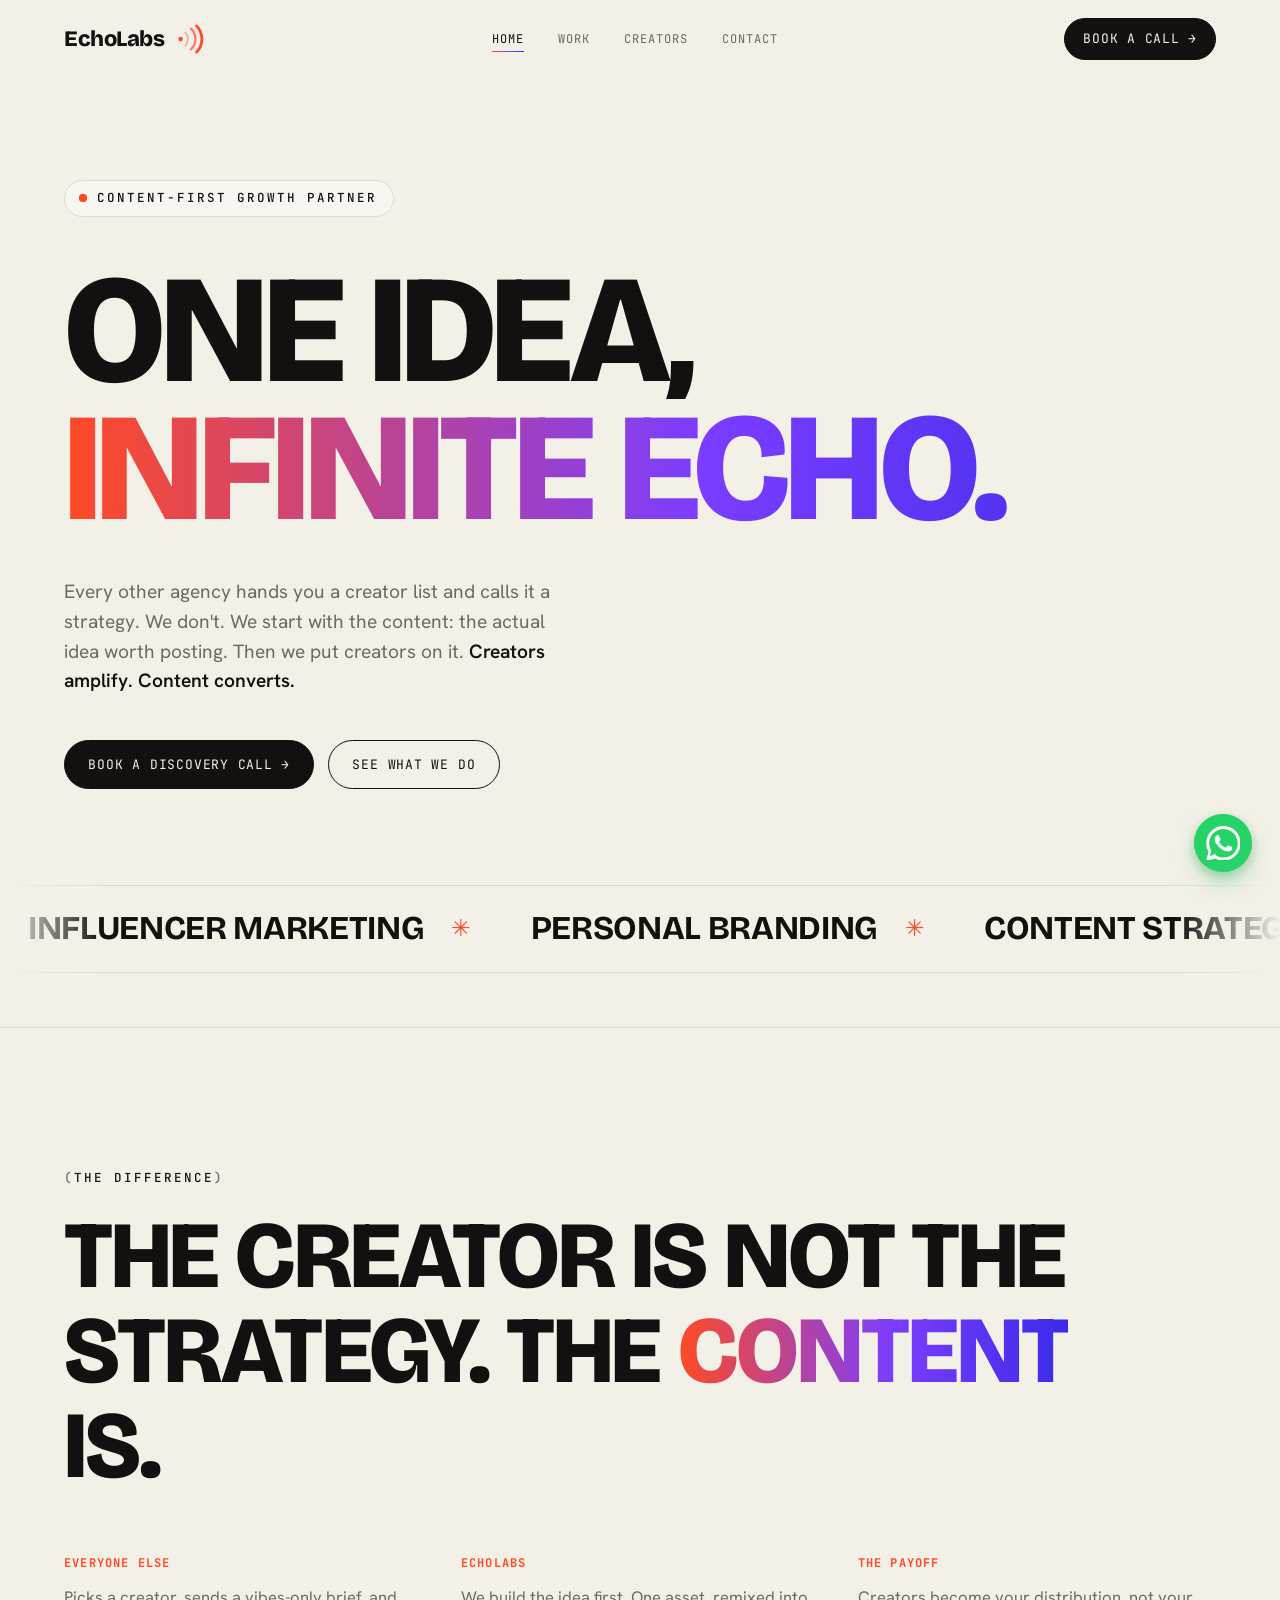
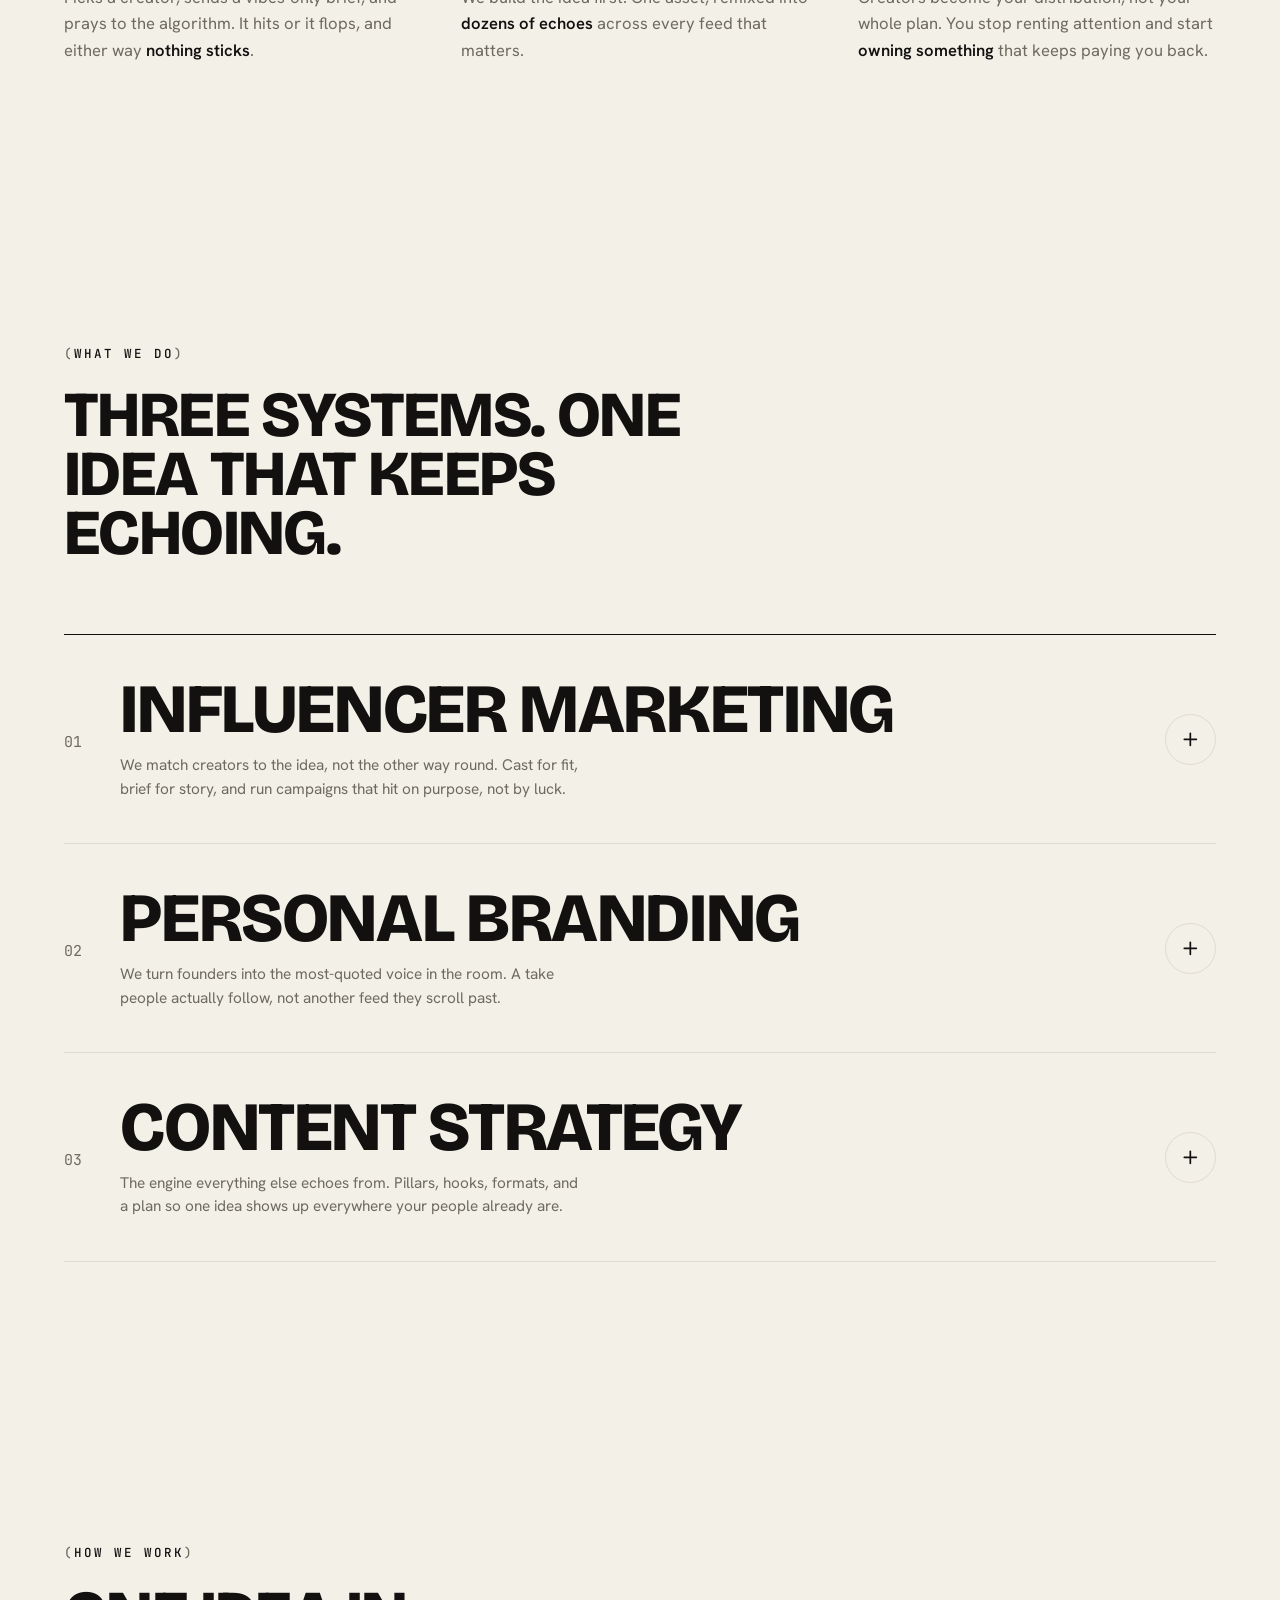
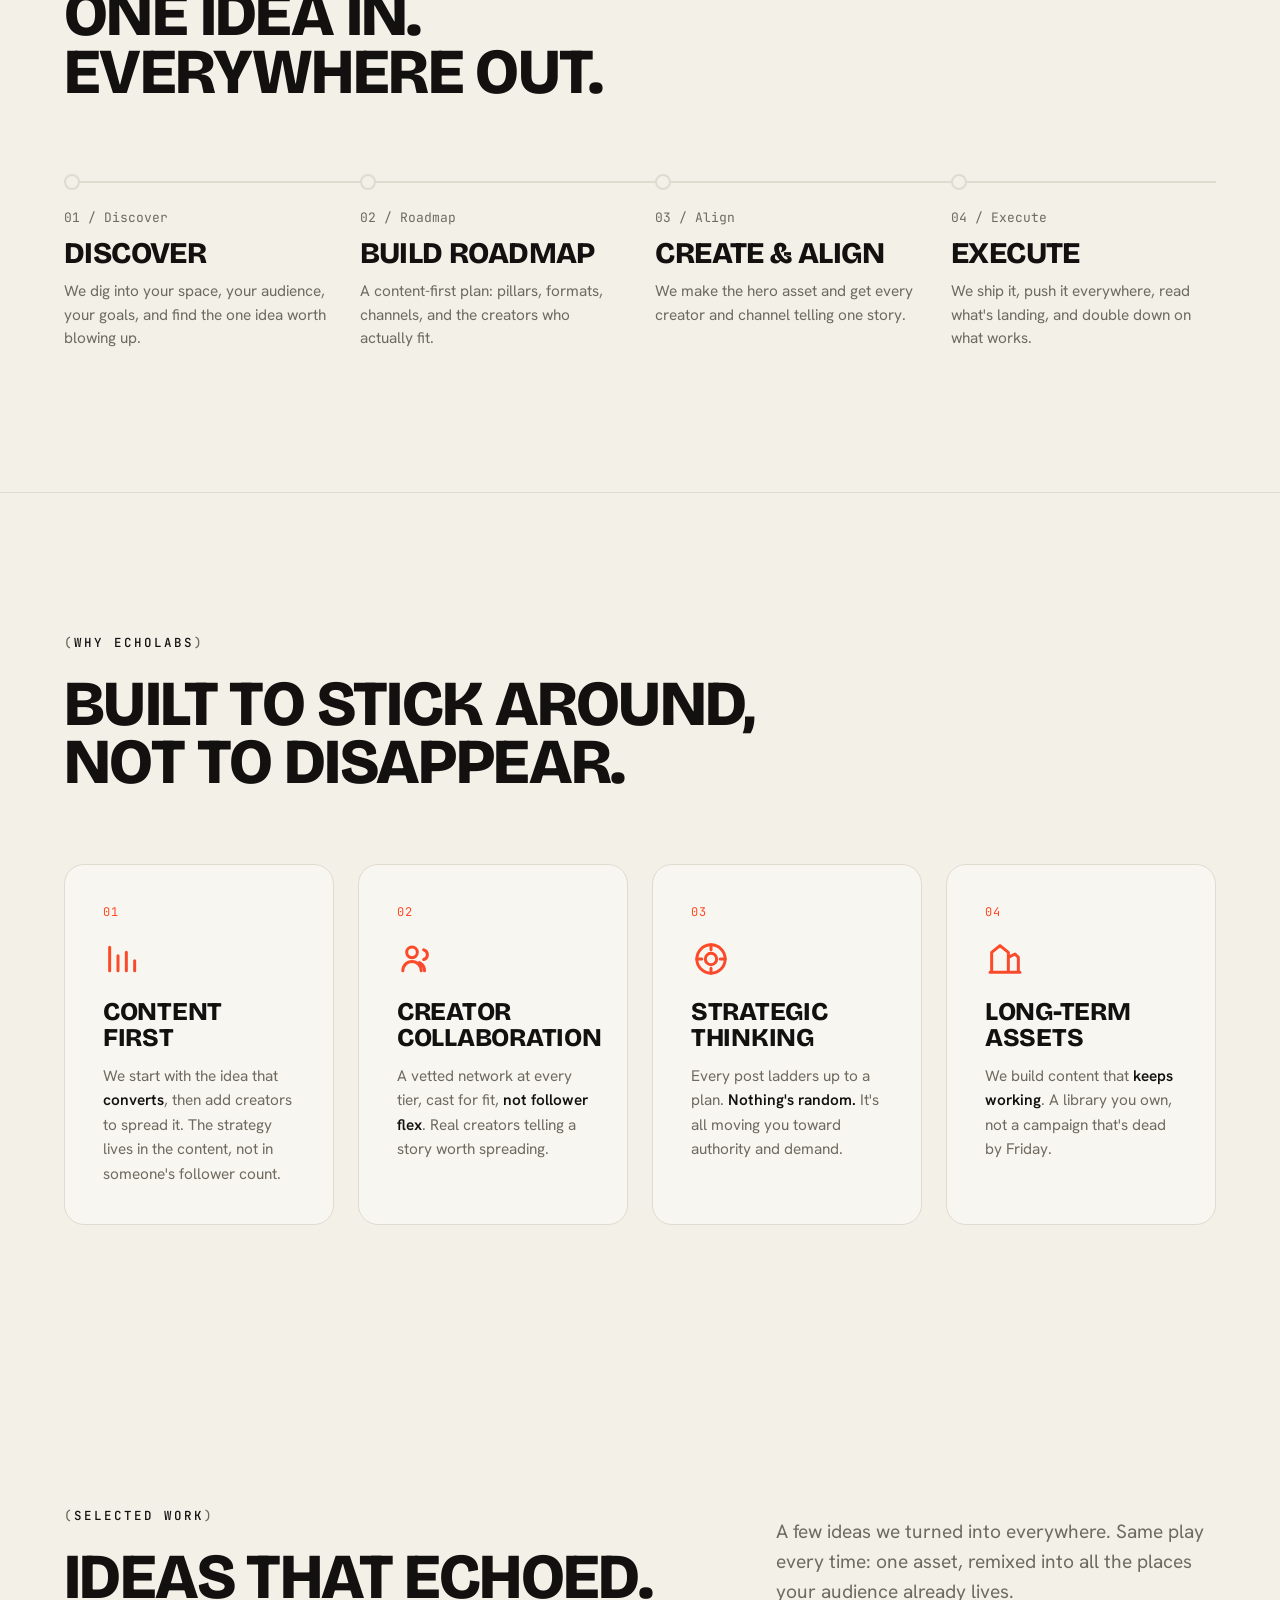
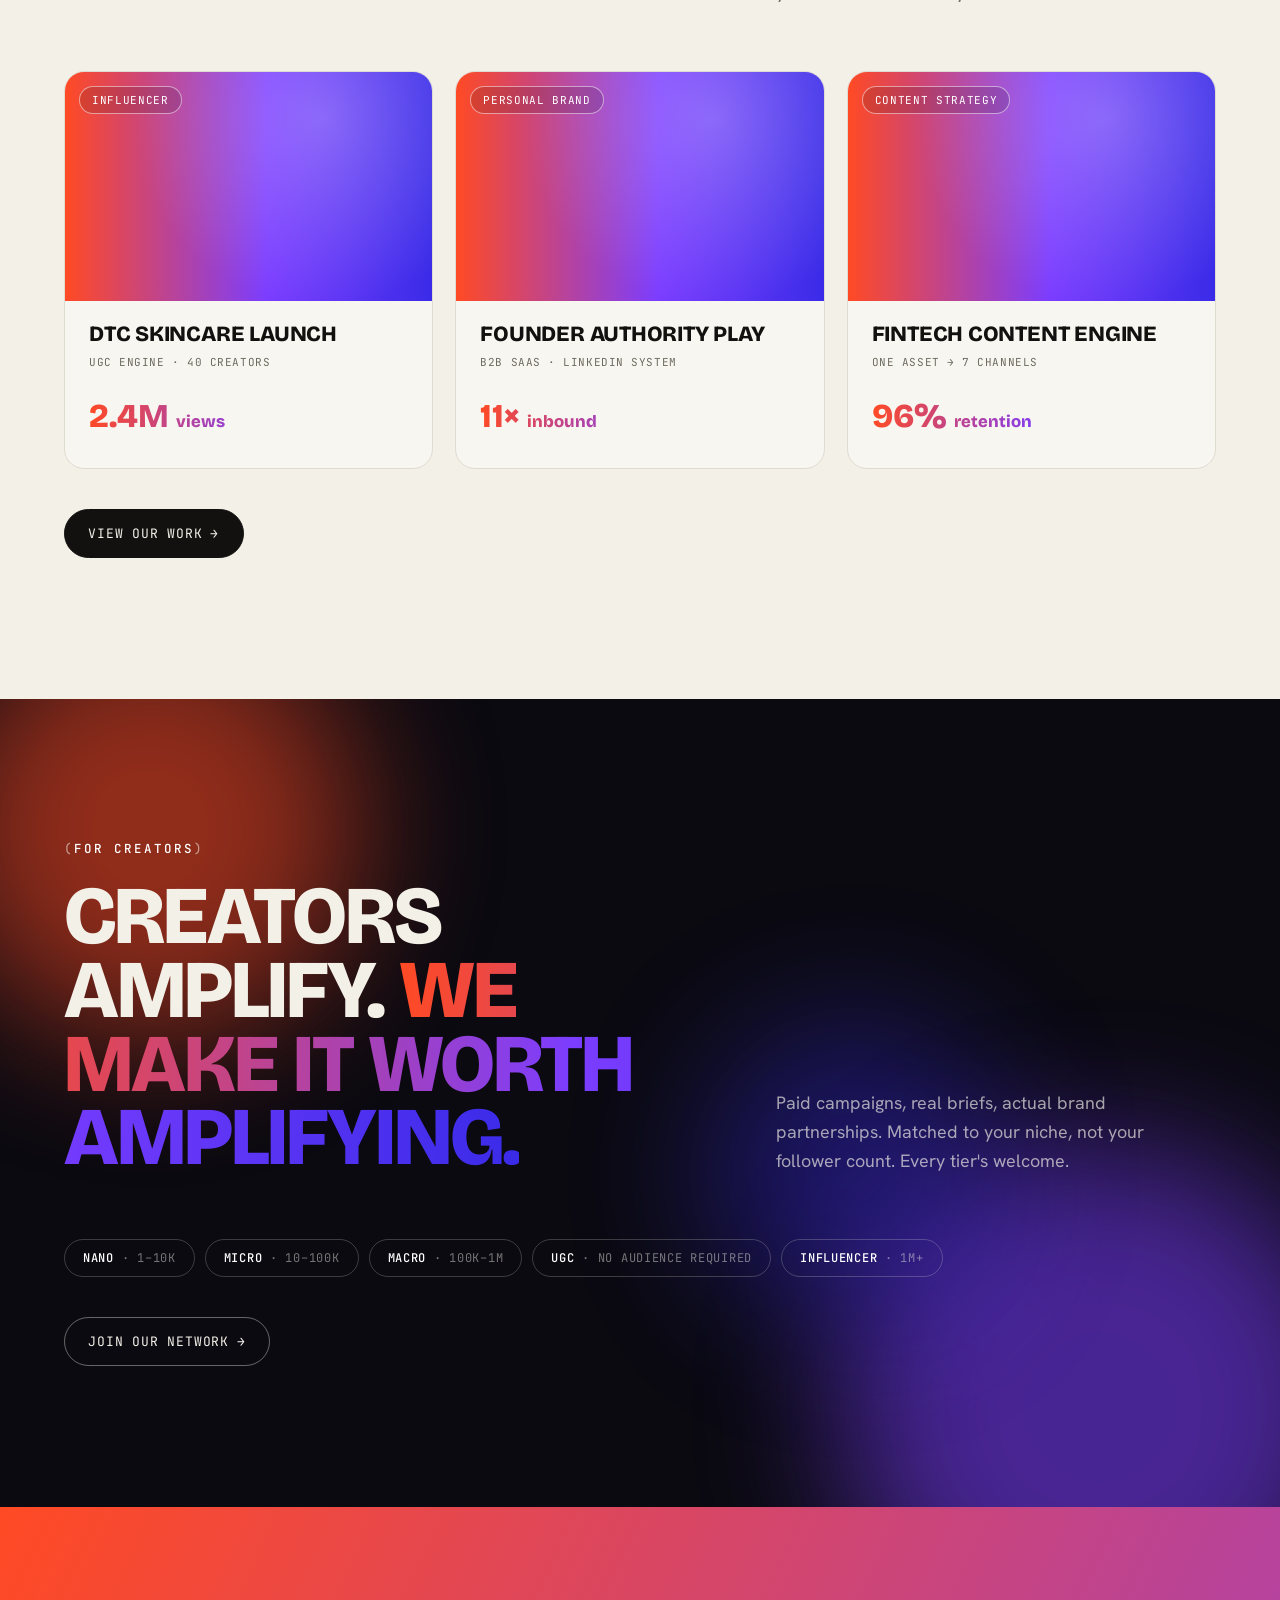
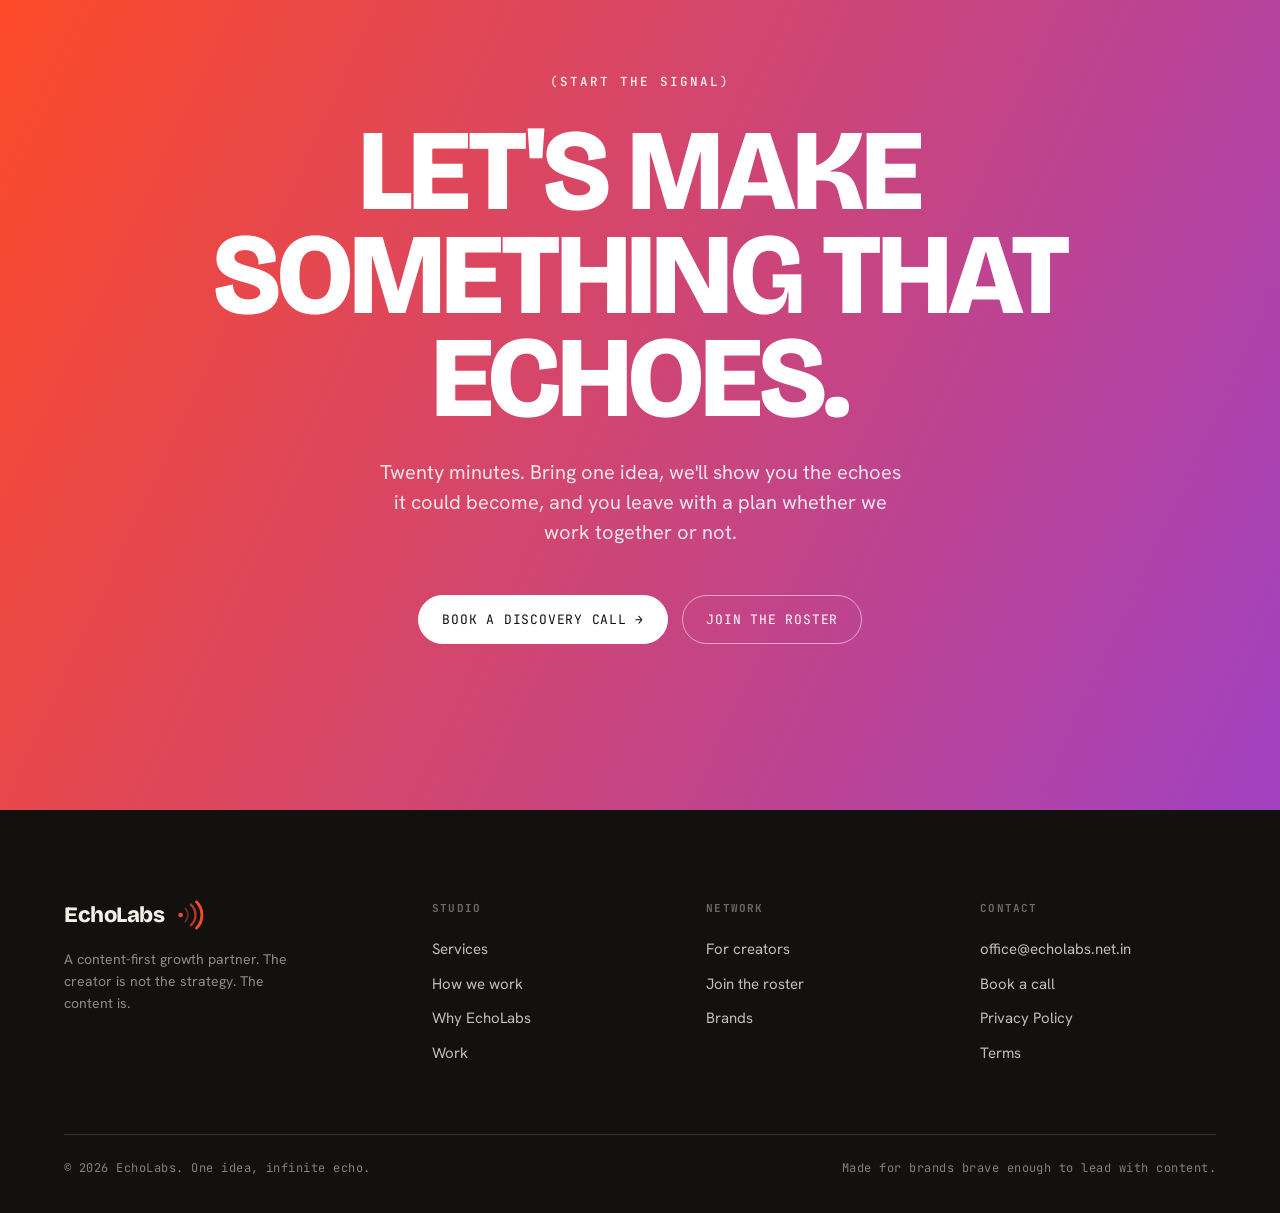
==== index.html @ 8ea0d342 "Add files via upload" ====
<!DOCTYPE html>
<html lang="en">
<head>
<meta charset="UTF-8" />
<meta name="viewport" content="width=device-width, initial-scale=1.0" />
<title>EchoLabs — Content-first growth partner</title>
<meta name="description" content="EchoLabs is a content-first growth partner. Every other agency starts with creators. We start with content. Creators amplify. Content converts." />
<meta name="theme-color" content="#F3F0E8" />
<meta property="og:type" content="website" />
<meta property="og:title" content="EchoLabs — One idea, infinite echo." />
<meta property="og:description" content="The creator is not the strategy. The content is. A content-first growth partner." />
<link rel="preconnect" href="https://fonts.googleapis.com" />
<link rel="preconnect" href="https://fonts.gstatic.com" crossorigin />
<link href="https://fonts.googleapis.com/css2?family=Bricolage+Grotesque:opsz,wght@12..96,700;12..96,800&family=Hanken+Grotesk:wght@400;500;600&family=JetBrains+Mono:wght@400;500&display=swap" rel="stylesheet" />
<link rel="stylesheet" href="styles.css" />
</head>
<body>
<a class="skip" href="#main">Skip to content</a>

<!-- ECHO CURSOR -->
<div class="cursor" aria-hidden="true">
  <div class="cursor__el cursor__r3"></div>
  <div class="cursor__el cursor__r2"></div>
  <div class="cursor__el cursor__r1"></div>
  <div class="cursor__el cursor__dot"></div>
</div>

<!-- NAV -->
<header class="nav" id="nav">
  <div class="wrap nav__inner">
    <a class="logo" href="index.html" aria-label="EchoLabs home">
      <span class="logo__word">EchoLabs</span>
      <svg class="logo__mark" viewBox="0 0 32 32" fill="none" aria-hidden="true">
        <defs><linearGradient id="logoGrad" x1="0" y1="0" x2="32" y2="32">
          <stop offset="0" stop-color="#FF4A24"/><stop offset="0.55" stop-color="#7B3DFF"/><stop offset="1" stop-color="#3A2BE8"/>
        </linearGradient></defs>
        <circle cx="6" cy="16" r="2.4" fill="url(#logoGrad)"/>
        <path d="M11 9 A 10 10 0 0 1 11 23" stroke="url(#logoGrad)" stroke-width="2" stroke-linecap="round" opacity="0.4"/>
        <path d="M17 5 A 15 15 0 0 1 17 27" stroke="url(#logoGrad)" stroke-width="2.5" stroke-linecap="round" opacity="0.7"/>
        <path d="M23 2 A 20 20 0 0 1 23 30" stroke="url(#logoGrad)" stroke-width="3" stroke-linecap="round" opacity="1"/>
      </svg>
    </a>
    <nav class="nav__links" aria-label="Primary">
      <a href="index.html" aria-current="page">Home</a>
      <a href="work.html">Work</a>
      <a href="creators.html">Creators</a>
      <a href="contact.html">Contact</a>
    </nav>
    <div class="nav__cta">
      <a class="btn btn--primary btn--sm" data-book href="contact.html"><span class="btn-label">Book a call</span><span class="btn-arrow" aria-hidden="true">→</span></a>
    </div>
    <button class="nav__toggle" aria-label="Open menu" aria-expanded="false" aria-controls="menu"><span></span></button>
  </div>
</header>

<!-- MOBILE MENU -->
<nav class="menu" id="menu" aria-hidden="true" aria-label="Mobile">
  <a href="index.html"><small>00 /</small> Home</a>
  <a href="work.html"><small>01 /</small> Work</a>
  <a href="creators.html"><small>02 /</small> Creators</a>
  <a href="contact.html"><small>03 /</small> Contact</a>
  <a class="btn btn--primary" data-book href="contact.html"><span class="btn-label">Book a discovery call</span><span class="btn-arrow" aria-hidden="true">→</span></a>
</nav>

<main id="main">

<!-- HERO -->
<section class="hero" aria-label="Introduction">
  <div class="wrap">
    <div class="hero__tag">
      <span class="hero__dot" aria-hidden="true"></span>
      <span class="eyebrow" data-scramble>Content-first growth partner</span>
    </div>
    <h1>
      <span class="line-mask"><span>One idea,</span></span>
      <span class="line-mask"><span class="gradient-text">infinite echo.</span></span>
    </h1>
    <p class="hero__sub">
      Every other agency hands you a creator list and calls it a strategy. We don't.
      We start with the content: the actual idea worth posting. Then we put creators on it.
      <strong>Creators amplify. Content converts.</strong>
    </p>
    <div class="hero__cta">
      <a class="btn btn--primary" data-magnetic data-book href="contact.html"><span class="btn-label">Book a discovery call</span><span class="btn-arrow" aria-hidden="true">→</span></a>
      <a class="btn btn--ghost" data-magnetic href="#services"><span class="btn-label">See what we do</span></a>
    </div>
  </div>
  <div class="marquee" aria-hidden="true">
    <div class="marquee__track" data-marquee>
      <div class="marquee__group">
        <span class="marquee__item">Influencer Marketing<span>✳</span></span>
        <span class="marquee__item">Personal Branding<span>✳</span></span>
        <span class="marquee__item">Content Strategy<span>✳</span></span>
        <span class="marquee__item">Creator Campaigns<span>✳</span></span>
        <span class="marquee__item">Founder Authority<span>✳</span></span>
        <span class="marquee__item">Distribution Systems<span>✳</span></span>
      </div>
    </div>
  </div>
</section>

<!-- BELIEF -->
<section class="section belief" id="belief" aria-labelledby="belief-h">
  <div class="wrap belief__grid">
    <div>
      <span class="eyebrow section__eyebrow">(<b>The difference</b>)</span>
      <h2 class="belief__statement" id="belief-h" data-words>
        The creator is not the strategy. The <span class="accent">content</span> is.
      </h2>
    </div>
    <div class="belief__cols">
      <div class="belief__col reveal"><h3>Everyone else</h3><p>Picks a creator, sends a vibes-only brief, and prays to the algorithm. It hits or it flops, and either way <strong>nothing sticks</strong>.</p></div>
      <div class="belief__col reveal" data-d="1"><h3>EchoLabs</h3><p>We build the idea first. One asset, remixed into <strong>dozens of echoes</strong> across every feed that matters.</p></div>
      <div class="belief__col reveal" data-d="2"><h3>The payoff</h3><p>Creators become your distribution, not your whole plan. You stop renting attention and start <strong>owning something</strong> that keeps paying you back.</p></div>
    </div>
  </div>
</section>

<!-- SERVICES -->
<section class="section services" id="services" aria-labelledby="services-h">
  <div class="wrap">
    <div class="section__head">
      <span class="eyebrow section__eyebrow">(<b>What we do</b>)</span>
      <h2 id="services-h" class="section__title">Three systems. One idea that keeps echoing.</h2>
    </div>
  </div>
  <div class="wrap">
    <div class="services__list">

      <div class="srow" tabindex="0" role="group" aria-label="Influencer Marketing">
        <span class="srow__flood" aria-hidden="true"></span>
        <div class="srow__inner">
          <span class="srow__no">01</span>
          <div class="srow__main">
            <h3 class="srow__title">Influencer Marketing</h3>
            <p class="srow__desc">We match creators to the idea, not the other way round. Cast for fit, brief for story, and run campaigns that hit on purpose, not by luck.</p>
            <div class="srow__tags"><span class="srow__tag">Talent matching</span><span class="srow__tag">Campaign management</span><span class="srow__tag">Whitelisting</span><span class="srow__tag">Performance tracking</span></div>
          </div>
          <span class="srow__plus" aria-hidden="true"><svg viewBox="0 0 24 24" fill="none" stroke="#121110" stroke-width="2" stroke-linecap="round"><path d="M12 5v14M5 12h14"/></svg></span>
        </div>
      </div>

      <div class="srow" tabindex="0" role="group" aria-label="Personal Branding">
        <span class="srow__flood" aria-hidden="true"></span>
        <div class="srow__inner">
          <span class="srow__no">02</span>
          <div class="srow__main">
            <h3 class="srow__title">Personal Branding</h3>
            <p class="srow__desc">We turn founders into the most-quoted voice in the room. A take people actually follow, not another feed they scroll past.</p>
            <div class="srow__tags"><span class="srow__tag">Ghostwriting</span><span class="srow__tag">LinkedIn systems</span><span class="srow__tag">Thought leadership</span><span class="srow__tag">POV development</span></div>
          </div>
          <span class="srow__plus" aria-hidden="true"><svg viewBox="0 0 24 24" fill="none" stroke="#121110" stroke-width="2" stroke-linecap="round"><path d="M12 5v14M5 12h14"/></svg></span>
        </div>
      </div>

      <div class="srow" tabindex="0" role="group" aria-label="Content Strategy">
        <span class="srow__flood" aria-hidden="true"></span>
        <div class="srow__inner">
          <span class="srow__no">03</span>
          <div class="srow__main">
            <h3 class="srow__title">Content Strategy</h3>
            <p class="srow__desc">The engine everything else echoes from. Pillars, hooks, formats, and a plan so one idea shows up everywhere your people already are.</p>
            <div class="srow__tags"><span class="srow__tag">Content pillars</span><span class="srow__tag">Hooks &amp; scripts</span><span class="srow__tag">Editorial systems</span><span class="srow__tag">Distribution</span></div>
          </div>
          <span class="srow__plus" aria-hidden="true"><svg viewBox="0 0 24 24" fill="none" stroke="#121110" stroke-width="2" stroke-linecap="round"><path d="M12 5v14M5 12h14"/></svg></span>
        </div>
      </div>

    </div>
  </div>
</section>

<!-- HOW WE WORK -->
<section class="section process" id="how" aria-labelledby="how-h">
  <div class="wrap">
    <div class="section__head">
      <span class="eyebrow section__eyebrow">(<b>How we work</b>)</span>
      <h2 id="how-h" class="section__title">One idea in. Everywhere out.</h2>
    </div>
    <div class="process__grid" data-process>
      <div class="process__track" aria-hidden="true"></div>
      <div class="process__fill" data-process-fill aria-hidden="true"></div>
      <div class="pstep" data-step><span class="pstep__node" aria-hidden="true"></span><div class="pstep__no">01 / Discover</div><h3 class="pstep__title">Discover</h3><p class="pstep__desc">We dig into your space, your audience, your goals, and find the one idea worth blowing up.</p></div>
      <div class="pstep" data-step><span class="pstep__node" aria-hidden="true"></span><div class="pstep__no">02 / Roadmap</div><h3 class="pstep__title">Build Roadmap</h3><p class="pstep__desc">A content-first plan: pillars, formats, channels, and the creators who actually fit.</p></div>
      <div class="pstep" data-step><span class="pstep__node" aria-hidden="true"></span><div class="pstep__no">03 / Align</div><h3 class="pstep__title">Create &amp; Align</h3><p class="pstep__desc">We make the hero asset and get every creator and channel telling one story.</p></div>
      <div class="pstep" data-step><span class="pstep__node" aria-hidden="true"></span><div class="pstep__no">04 / Execute</div><h3 class="pstep__title">Execute</h3><p class="pstep__desc">We ship it, push it everywhere, read what's landing, and double down on what works.</p></div>
    </div>
  </div>
</section>

<!-- WHY ECHOLABS -->
<section class="section belief" id="why" aria-labelledby="why-h">
  <div class="wrap">
    <div class="section__head">
      <span class="eyebrow section__eyebrow">(<b>Why EchoLabs</b>)</span>
      <h2 id="why-h" class="section__title">Built to stick around, not to disappear.</h2>
    </div>
    <div class="cards">
      <div class="card reveal">
        <span class="card__no">01</span>
        <svg class="card__icon" viewBox="0 0 24 24" fill="none" stroke="url(#logoGrad)" stroke-width="1.8" stroke-linecap="round" stroke-linejoin="round"><path d="M4 19V5M9 19v-9M14 19V8M19 19v-6"/></svg>
        <h3 class="card__title">Content First</h3>
        <p class="card__text">We start with the idea that <strong>converts</strong>, then add creators to spread it. The strategy lives in the content, not in someone's follower count.</p>
      </div>
      <div class="card reveal" data-d="1">
        <span class="card__no">02</span>
        <svg class="card__icon" viewBox="0 0 24 24" fill="none" stroke="url(#logoGrad)" stroke-width="1.8" stroke-linecap="round" stroke-linejoin="round"><circle cx="9" cy="8" r="3.2"/><path d="M3.5 19a5.5 5.5 0 0 1 11 0M16 6.5a3 3 0 0 1 0 5.8M16.5 19a5.5 5.5 0 0 0-3-4.9"/></svg>
        <h3 class="card__title">Creator Collaboration</h3>
        <p class="card__text">A vetted network at every tier, cast for fit, <strong>not follower flex</strong>. Real creators telling a story worth spreading.</p>
      </div>
      <div class="card reveal" data-d="2">
        <span class="card__no">03</span>
        <svg class="card__icon" viewBox="0 0 24 24" fill="none" stroke="url(#logoGrad)" stroke-width="1.8" stroke-linecap="round" stroke-linejoin="round"><circle cx="12" cy="12" r="8.5"/><circle cx="12" cy="12" r="3.4"/><path d="M12 3.5v3M12 17.5v3M3.5 12h3M17.5 12h3"/></svg>
        <h3 class="card__title">Strategic Thinking</h3>
        <p class="card__text">Every post ladders up to a plan. <strong>Nothing's random.</strong> It's all moving you toward authority and demand.</p>
      </div>
      <div class="card reveal" data-d="3">
        <span class="card__no">04</span>
        <svg class="card__icon" viewBox="0 0 24 24" fill="none" stroke="url(#logoGrad)" stroke-width="1.8" stroke-linecap="round" stroke-linejoin="round"><path d="M4 20V8l5-4 5 4v12M14 20V11l4-2 2 2v9M3 20h18"/></svg>
        <h3 class="card__title">Long-Term Assets</h3>
        <p class="card__text">We build content that <strong>keeps working</strong>. A library you own, not a campaign that's dead by Friday.</p>
      </div>
    </div>
  </div>
</section>

<!-- ECHOES PREVIEW -->
<section class="section" id="work-preview" aria-labelledby="wp-h">
  <div class="wrap">
    <div class="split-head" style="align-items:end">
      <div>
        <span class="eyebrow section__eyebrow">(<b>Selected work</b>)</span>
        <h2 id="wp-h" class="section__title" style="color:var(--ink)">Ideas that echoed.</h2>
      </div>
      <p class="lead">A few ideas we turned into everywhere. Same play every time: one asset, remixed into all the places your audience already lives.</p>
    </div>
    <div class="workgrid mt-s">
      <article class="wcard reveal">
        <div class="wcard__media"><span class="wcard__tag">Influencer</span></div>
        <div class="wcard__body"><h3 class="wcard__title">DTC skincare launch</h3><p class="wcard__meta">UGC engine · 40 creators</p><p class="wcard__stat gradient-text">2.4M <span>views</span></p></div>
      </article>
      <article class="wcard reveal" data-d="1">
        <div class="wcard__media"><span class="wcard__tag">Personal Brand</span></div>
        <div class="wcard__body"><h3 class="wcard__title">Founder authority play</h3><p class="wcard__meta">B2B SaaS · LinkedIn system</p><p class="wcard__stat gradient-text">11× <span>inbound</span></p></div>
      </article>
      <article class="wcard reveal" data-d="2">
        <div class="wcard__media"><span class="wcard__tag">Content Strategy</span></div>
        <div class="wcard__body"><h3 class="wcard__title">Fintech content engine</h3><p class="wcard__meta">One asset → 7 channels</p><p class="wcard__stat gradient-text">96% <span>retention</span></p></div>
      </article>
    </div>
    <div class="mt-m"><a class="btn btn--primary" data-magnetic href="work.html"><span class="btn-label">View our work</span><span class="btn-arrow" aria-hidden="true">→</span></a></div>
  </div>
</section>

<!-- FOR CREATORS -->
<section class="darkband on-dark" id="for-creators" aria-labelledby="fc-h">
  <div class="orb orb--1" aria-hidden="true"></div>
  <div class="orb orb--2" aria-hidden="true"></div>
  <div class="orb orb--3" aria-hidden="true"></div>
  <div class="wrap darkband__inner">
    <div class="split-head">
      <div>
        <span class="eyebrow section__eyebrow" style="color:rgba(243,240,232,.55)">(<b style="color:#fff">For creators</b>)</span>
        <h2 id="fc-h">Creators amplify. <span class="accent">We make it worth amplifying.</span></h2>
      </div>
      <p class="darkband__lead">Paid campaigns, real briefs, actual brand partnerships. Matched to your niche, not your follower count. Every tier's welcome.</p>
    </div>
    <div class="tiers mt-s">
      <span class="tier"><b>Nano</b> <span>· 1–10K</span></span>
      <span class="tier"><b>Micro</b> <span>· 10–100K</span></span>
      <span class="tier"><b>Macro</b> <span>· 100K–1M</span></span>
      <span class="tier"><b>UGC</b> <span>· no audience required</span></span>
      <span class="tier"><b>Influencer</b> <span>· 1M+</span></span>
    </div>
    <div class="mt-m"><a class="btn btn--ghost" data-magnetic href="creators.html"><span class="btn-label">Join our network</span><span class="btn-arrow" aria-hidden="true">→</span></a></div>
  </div>
</section>

<!-- FINAL CTA -->
<section class="final" aria-labelledby="final-h">
  <div class="wrap">
    <span class="eyebrow final__eyebrow">(<span style="color:#fff">Start the signal</span>)</span>
    <h2 id="final-h">Let's make something that echoes.</h2>
    <p class="final__sub">Twenty minutes. Bring one idea, we'll show you the echoes it could become, and you leave with a plan whether we work together or not.</p>
    <div class="final__cta">
      <a class="btn btn--primary" data-magnetic data-book href="contact.html"><span class="btn-label">Book a discovery call</span><span class="btn-arrow" aria-hidden="true">→</span></a>
      <a class="btn btn--ghost" data-magnetic href="creators.html"><span class="btn-label">Join the roster</span></a>
    </div>
  </div>
</section>

</main>

<!-- FOOTER -->
<footer class="footer">
  <div class="wrap">
    <div class="footer__top">
      <div class="footer__brand">
        <a class="logo" href="index.html" aria-label="EchoLabs home">
          <span class="logo__word">EchoLabs</span>
          <svg class="logo__mark" viewBox="0 0 32 32" fill="none" aria-hidden="true">
            <circle cx="6" cy="16" r="2.4" fill="url(#logoGrad)"/>
            <path d="M11 9 A 10 10 0 0 1 11 23" stroke="url(#logoGrad)" stroke-width="2" stroke-linecap="round" opacity="0.4"/>
            <path d="M17 5 A 15 15 0 0 1 17 27" stroke="url(#logoGrad)" stroke-width="2.5" stroke-linecap="round" opacity="0.7"/>
            <path d="M23 2 A 20 20 0 0 1 23 30" stroke="url(#logoGrad)" stroke-width="3" stroke-linecap="round" opacity="1"/>
          </svg>
        </a>
        <p class="footer__tag">A content-first growth partner. The creator is not the strategy. The content is.</p>
      </div>
      <div class="footer__col">
        <h4>Studio</h4>
        <a href="index.html#services">Services</a>
        <a href="index.html#how">How we work</a>
        <a href="index.html#why">Why EchoLabs</a>
        <a href="work.html">Work</a>
      </div>
      <div class="footer__col">
        <h4>Network</h4>
        <a href="creators.html">For creators</a>
        <a href="creators.html#join">Join the roster</a>
        <a href="contact.html">Brands</a>
      </div>
      <div class="footer__col">
        <h4>Contact</h4>
        <a data-email href="#"><span data-email-text>office@echolabs.net.in</span></a>
        <a data-book href="contact.html">Book a call</a>
        <a href="privacy.html">Privacy Policy</a>
        <a href="terms.html">Terms</a>
      </div>
    </div>
    <div class="footer__bottom">
      <span>© <span data-year>2026</span> EchoLabs. One idea, infinite echo.</span>
      <span>Made for brands brave enough to lead with content.</span>
    </div>
  </div>
</footer>

<script src="config.js"></script>
<script src="app.js"></script>
</body>
</html>
---- styles.css ----
/* ============================================================
   ECHOLABS — SHARED STYLES
   ============================================================ */

/* ---------- DESIGN TOKENS ---------- */
:root{
  --paper:#F3F0E8;
  --ink:#121110;
  --muted:#6E6A60;
  --border:#E0DBCF;
  --coral:#FF4A24;
  --violet:#7B3DFF;
  --indigo:#3A2BE8;
  --night:#0B0A11;

  --grad: linear-gradient(90deg,#FF4A24,#7B3DFF 55%,#3A2BE8);
  --grad-soft: linear-gradient(90deg, rgba(255,74,36,.14), rgba(123,61,255,.14) 55%, rgba(58,43,232,.14));

  --font-display:'Bricolage Grotesque', system-ui, sans-serif;
  --font-body:'Hanken Grotesk', system-ui, sans-serif;
  --font-mono:'JetBrains Mono', ui-monospace, monospace;

  --maxw: 1320px;
  --gutter: clamp(20px, 5vw, 80px);
  --radius: 100px;
  --ease: cubic-bezier(.22,1,.36,1);
}

/* ---------- RESET / BASE ---------- */
*,*::before,*::after{ box-sizing:border-box; margin:0; padding:0; }
html{ scroll-behavior:smooth; -webkit-text-size-adjust:100%; }
body{
  font-family:var(--font-body);
  background:var(--paper);
  color:var(--ink);
  line-height:1.5;
  font-size:clamp(16px,1.1vw,18px);
  overflow-x:hidden;
  -webkit-font-smoothing:antialiased;
  text-rendering:optimizeLegibility;
}
img,svg{ display:block; max-width:100%; }
a{ color:inherit; text-decoration:none; }
button{ font-family:inherit; cursor:pointer; border:none; background:none; color:inherit; }
ul{ list-style:none; }

:focus-visible{ outline:2px solid var(--indigo); outline-offset:3px; border-radius:4px; }

.skip{
  position:absolute; left:-9999px; top:0; z-index:200;
  background:var(--ink); color:var(--paper);
  padding:12px 20px; border-radius:0 0 12px 0;
  font-family:var(--font-mono); font-size:12px; letter-spacing:.05em;
}
.skip:focus{ left:0; }

.wrap{ max-width:var(--maxw); margin:0 auto; padding-inline:var(--gutter); }
.visually-hidden{
  position:absolute!important; width:1px; height:1px; padding:0; margin:-1px;
  overflow:hidden; clip:rect(0 0 0 0); white-space:nowrap; border:0;
}

/* ---------- TYPOGRAPHY HELPERS ---------- */
.eyebrow{
  font-family:var(--font-mono); text-transform:uppercase;
  font-size:clamp(11px,1vw,12.5px); letter-spacing:.16em;
  color:var(--muted); font-weight:500;
}
.display{
  font-family:var(--font-display); font-weight:800;
  text-transform:uppercase; letter-spacing:-.02em; line-height:.92;
}
.gradient-text, .accent{
  background:var(--grad); -webkit-background-clip:text; background-clip:text;
  -webkit-text-fill-color:transparent; color:transparent;
}

/* ---------- BUTTONS ---------- */
.btn{
  position:relative; display:inline-flex; align-items:center; gap:.6em;
  font-family:var(--font-mono); text-transform:uppercase;
  font-size:13px; letter-spacing:.06em;
  padding:1.05em 1.8em; border-radius:var(--radius);
  border:1.5px solid var(--ink);
  transition:color .4s var(--ease), border-color .4s var(--ease), transform .2s var(--ease);
  will-change:transform; overflow:hidden; isolation:isolate;
  text-align:center;
}
.btn .btn-label{ position:relative; z-index:2; }
.btn .btn-arrow{ position:relative; z-index:2; transition:transform .4s var(--ease); }
.btn:hover .btn-arrow{ transform:translateX(4px); }

.btn--primary{ background:var(--ink); color:var(--paper); border-color:var(--ink); }
.btn--primary::before{ content:""; position:absolute; inset:0; z-index:1; background:var(--grad); opacity:0; transition:opacity .45s var(--ease); }
.btn--primary:hover{ color:#fff; }
.btn--primary:hover::before{ opacity:1; }

.btn--ghost{ background:transparent; color:var(--ink); }
.btn--ghost::before{ content:""; position:absolute; inset:0; z-index:1; background:var(--grad); opacity:0; transition:opacity .45s var(--ease); }
.btn--ghost:hover{ color:#fff; border-color:transparent; }
.btn--ghost:hover::before{ opacity:1; }

.on-dark .btn--ghost{ color:var(--paper); border-color:rgba(243,240,232,.4); }
.on-dark .btn--ghost:hover{ color:#fff; border-color:transparent; }

.btn--sm{ padding:.8em 1.4em; }

/* ---------- NAV ---------- */
.nav{
  position:fixed; inset:0 0 auto 0; z-index:100; padding-block:18px;
  transition:background .4s var(--ease), border-color .4s var(--ease), padding .4s var(--ease);
  border-bottom:1px solid transparent;
}
.nav.scrolled{
  background:rgba(243,240,232,.78);
  backdrop-filter:blur(14px) saturate(1.2);
  -webkit-backdrop-filter:blur(14px) saturate(1.2);
  border-bottom:1px solid var(--border); padding-block:12px;
}
.nav__inner{ display:flex; align-items:center; justify-content:space-between; gap:24px; }
.logo{ display:inline-flex; align-items:center; gap:11px; }
.logo__mark{ width:30px; height:30px; flex:none; }
.logo__word{ font-family:var(--font-display); font-weight:800; letter-spacing:-.02em; font-size:22px; line-height:1; }
.nav__links{ display:flex; align-items:center; gap:34px; }
.nav__links a{
  font-family:var(--font-mono); text-transform:uppercase; font-size:12px;
  letter-spacing:.08em; color:var(--muted); position:relative; padding-block:4px;
  transition:color .3s var(--ease);
}
.nav__links a::after{ content:""; position:absolute; left:0; bottom:0; height:1.5px; width:0; background:var(--grad); transition:width .35s var(--ease); }
.nav__links a:hover, .nav__links a[aria-current="page"]{ color:var(--ink); }
.nav__links a:hover::after, .nav__links a[aria-current="page"]::after{ width:100%; }
.nav__cta{ display:inline-flex; }

/* Mobile menu toggle */
.nav__toggle{
  display:none; width:44px; height:44px; border:1px solid var(--border);
  border-radius:50%; place-items:center; background:rgba(255,255,255,.4);
}
.nav__toggle span{ display:block; width:18px; height:2px; background:var(--ink); position:relative; transition:transform .3s var(--ease), opacity .2s; }
.nav__toggle span::before, .nav__toggle span::after{ content:""; position:absolute; left:0; width:18px; height:2px; background:var(--ink); transition:transform .3s var(--ease); }
.nav__toggle span::before{ top:-6px; } .nav__toggle span::after{ top:6px; }
body.menu-open .nav__toggle span{ background:transparent; }
body.menu-open .nav__toggle span::before{ transform:translateY(6px) rotate(45deg); }
body.menu-open .nav__toggle span::after{ transform:translateY(-6px) rotate(-45deg); }

/* Mobile menu panel */
.menu{
  position:fixed; inset:0; z-index:90; background:var(--paper);
  display:flex; flex-direction:column; justify-content:center; gap:6px;
  padding:var(--gutter);
  transform:translateY(-100%); transition:transform .5s var(--ease);
  visibility:hidden;
}
body.menu-open .menu{ transform:translateY(0); visibility:visible; }
.menu a{
  font-family:var(--font-display); font-weight:800; text-transform:uppercase;
  letter-spacing:-.02em; font-size:clamp(40px,11vw,72px); line-height:1.02; color:var(--ink);
}
.menu a small{ font-family:var(--font-mono); font-size:13px; letter-spacing:.1em; color:var(--muted); -webkit-text-fill-color:initial; }
.menu .btn{ align-self:flex-start; margin-top:24px; font-size:13px; line-height:1; letter-spacing:.06em; color:var(--paper); }
.menu .btn:hover{ color:#fff; }
.menu .btn .btn-label{ font-size:13px; }

@media (max-width: 920px){
  .nav__links{ display:none; }
  .nav__cta{ display:none; }
  .nav__toggle{ display:grid; }
}
@media (max-width: 400px){
  .menu a{ font-size:clamp(32px, 10vw, 44px); }
}

/* ---------- ECHO CURSOR ---------- */
.cursor{ position:fixed; top:0; left:0; z-index:9999; pointer-events:none; mix-blend-mode:difference; opacity:0; transition:opacity .3s ease; }
body.cursor-on .cursor{ opacity:1; }
.cursor__el{ position:absolute; top:0; left:0; border-radius:50%; transform:translate(-50%,-50%); border:1.5px solid #fff; will-change:transform,width,height; }
.cursor__dot{ width:6px; height:6px; background:#fff; border:none; }
.cursor__r1{ width:16px; height:16px; border-width:1px; }
.cursor__r2{ width:24px; height:24px; opacity:.5; border-width:1px; }
.cursor__r3{ display:none; }
body.cursor-on, body.cursor-on *{ cursor:none !important; }

/* ---------- SECTION SCAFFOLD ---------- */
.section{ padding-block:clamp(80px,11vw,160px); position:relative; }
.section--tight{ padding-block:clamp(60px,8vw,110px); }
.section__head{ margin-bottom:clamp(40px,6vw,72px); }
.section__eyebrow{ display:block; margin-bottom:22px; }
.section__eyebrow b{ color:var(--ink); font-weight:500; }
.section__title{ font-family:var(--font-display); font-weight:800; text-transform:uppercase; letter-spacing:-.025em; line-height:.92; font-size:clamp(34px,5vw,68px); max-width:18ch; }
.lead{ color:var(--muted); font-size:clamp(17px,1.5vw,21px); line-height:1.55; max-width:54ch; }
.lead strong{ color:var(--ink); font-weight:600; }

/* Scroll reveal */
.reveal{ opacity:0; transform:translateY(28px); transition:opacity .9s var(--ease), transform .9s var(--ease); }
.reveal.in{ opacity:1; transform:none; }
.reveal[data-d="1"]{ transition-delay:.1s; }
.reveal[data-d="2"]{ transition-delay:.2s; }
.reveal[data-d="3"]{ transition-delay:.3s; }

/* ---------- HERO ---------- */
.hero{ position:relative; padding-top:clamp(140px,20vh,220px); padding-bottom:clamp(40px,6vh,80px); overflow:hidden; }
.hero__tag{ display:inline-flex; align-items:center; gap:10px; border:1px solid var(--border); background:rgba(255,255,255,.35); border-radius:var(--radius); padding:8px 16px 8px 14px; margin-bottom:clamp(28px,4vw,44px); }
.hero__dot{ width:8px; height:8px; border-radius:50%; background:var(--coral); flex:none; position:relative; }
.hero__dot::after{ content:""; position:absolute; inset:0; border-radius:50%; background:var(--coral); animation:pulse 2s ease-out infinite; }
@keyframes pulse{ 0%{ transform:scale(1); opacity:.7; } 100%{ transform:scale(3.4); opacity:0; } }
.hero__tag .eyebrow{ color:var(--ink); }
.hero h1{ font-family:var(--font-display); font-weight:800; text-transform:uppercase; letter-spacing:-.03em; line-height:.86; font-size:clamp(46px,12vw,188px); }
.line-mask{ overflow:hidden; display:block; padding-block:.02em; }
.line-mask > span{ display:block; transform:translateY(112%); transition:transform 1.05s var(--ease); }
body.loaded .line-mask > span{ transform:translateY(0); }
body.loaded .line-mask:nth-child(2) > span{ transition-delay:.12s; }
.hero__sub{ max-width:46ch; margin-top:clamp(26px,3.4vw,40px); font-size:clamp(17px,1.5vw,21px); color:var(--muted); line-height:1.55; opacity:0; transform:translateY(16px); transition:opacity .9s var(--ease) .5s, transform .9s var(--ease) .5s; }
.hero__sub strong{ color:var(--ink); font-weight:600; }
body.loaded .hero__sub{ opacity:1; transform:none; }
.hero__cta{ display:flex; flex-wrap:wrap; gap:14px; margin-top:clamp(30px,4vw,44px); opacity:0; transform:translateY(16px); transition:opacity .9s var(--ease) .66s, transform .9s var(--ease) .66s; }
body.loaded .hero__cta{ opacity:1; transform:none; }

/* ---------- MARQUEE ---------- */
.marquee{ margin-top:clamp(52px,8vw,96px); border-block:1px solid var(--border); padding-block:18px; overflow:hidden;
  -webkit-mask-image:linear-gradient(90deg,transparent,#000 8%,#000 92%,transparent);
  mask-image:linear-gradient(90deg,transparent,#000 8%,#000 92%,transparent); }
.marquee__track{ display:flex; width:max-content; animation:marquee 34s linear infinite; }
.marquee:hover .marquee__track{ animation-play-state:paused; }
.marquee__item{ display:inline-flex; align-items:center; font-family:var(--font-display); font-weight:700; text-transform:uppercase; letter-spacing:-.01em; font-size:clamp(20px,2.6vw,34px); padding-inline:28px; white-space:nowrap; color:var(--ink); }
.marquee__item span{ color:var(--coral); margin-inline:28px 0; font-size:.7em; }
@keyframes marquee{ to{ transform:translateX(-50%); } }

/* ---------- BELIEF BAND ---------- */
.belief{ border-top:1px solid var(--border); }
.belief__grid{ display:grid; grid-template-columns:1fr; gap:clamp(30px,5vw,60px); }
.belief__statement{ font-family:var(--font-display); font-weight:800; text-transform:uppercase; letter-spacing:-.02em; line-height:1; font-size:clamp(40px,7.4vw,108px); max-width:18ch; }
.belief__statement .kw{ display:inline-block; opacity:0; transform:translateY(.5em) rotate(2deg); transition:opacity .6s var(--ease), transform .6s var(--ease); }
.belief__statement.in .kw{ opacity:1; transform:none; }
.belief__cols{ display:grid; grid-template-columns:repeat(auto-fit,minmax(240px,1fr)); gap:clamp(26px,3vw,48px); }
.belief__col h3{ font-family:var(--font-mono); text-transform:uppercase; font-size:12px; letter-spacing:.1em; color:var(--coral); margin-bottom:12px; }
.belief__col p{ color:var(--muted); font-size:clamp(15px,1.3vw,17px); line-height:1.6; }
.belief__col p strong{ color:var(--ink); font-weight:600; }

/* ---------- KINETIC LINE ---------- */
.kinetic{ padding-block:clamp(90px,13vw,180px); border-top:1px solid var(--border); text-align:center; overflow:hidden; }
.kinetic__line{ font-family:var(--font-display); font-weight:800; text-transform:uppercase; line-height:1; font-size:clamp(26px,5.2vw,76px); letter-spacing:-.6em; transform:scaleX(.4); opacity:0; filter:blur(6px); transition:letter-spacing 1.3s var(--ease), transform 1.3s var(--ease), opacity 1s var(--ease), filter 1.1s var(--ease); display:inline-block; max-width:24ch; }
.kinetic__line.in{ letter-spacing:-.022em; transform:scaleX(1); opacity:1; filter:blur(0); }

/* ---------- SERVICES (flooding rows) ---------- */
.services__list{ border-top:1px solid var(--ink); }
.srow{ position:relative; border-bottom:1px solid var(--border); overflow:hidden; isolation:isolate; }
.srow__flood{ position:absolute; inset:0; z-index:0; background:var(--grad); transform:scaleY(0); transform-origin:bottom; transition:transform .55s var(--ease); }
.srow:hover .srow__flood, .srow:focus-within .srow__flood{ transform:scaleY(1); }
.srow__inner{ position:relative; z-index:1; display:grid; grid-template-columns:auto 1fr auto; align-items:center; gap:clamp(18px,3vw,46px); padding-block:clamp(26px,3.4vw,42px); transition:color .45s var(--ease); }
.srow:hover .srow__inner, .srow:focus-within .srow__inner{ color:#fff; }
.srow__no{ font-family:var(--font-mono); font-size:clamp(13px,1.2vw,15px); color:var(--muted); transition:color .45s var(--ease); padding-top:.4em; }
.srow:hover .srow__no, .srow:focus-within .srow__no{ color:rgba(255,255,255,.8); }
.srow__main{ min-width:0; }
.srow__title{ font-family:var(--font-display); font-weight:800; text-transform:uppercase; letter-spacing:-.02em; line-height:.96; font-size:clamp(30px,5.4vw,72px); transition:transform .55s var(--ease); }
.srow:hover .srow__title, .srow:focus-within .srow__title{ transform:translateX(clamp(8px,1.5vw,22px)); }
.srow__desc{ color:var(--muted); margin-top:10px; max-width:52ch; font-size:clamp(14px,1.2vw,16px); line-height:1.55; transition:color .45s var(--ease); }
.srow:hover .srow__desc, .srow:focus-within .srow__desc{ color:rgba(255,255,255,.85); }
.srow__tags{ display:flex; flex-wrap:wrap; gap:8px 10px; margin-top:0; max-height:0; opacity:0; overflow:hidden; transition:max-height .55s var(--ease), opacity .5s var(--ease), margin-top .55s var(--ease); }
.srow:hover .srow__tags, .srow:focus-within .srow__tags{ max-height:120px; opacity:1; margin-top:18px; }
.srow__tag{ font-family:var(--font-mono); font-size:11px; text-transform:uppercase; letter-spacing:.05em; color:#fff; border:1px solid rgba(255,255,255,.45); border-radius:var(--radius); padding:5px 12px; }
.srow__plus{ width:clamp(34px,4vw,52px); height:clamp(34px,4vw,52px); flex:none; display:grid; place-items:center; border:1.5px solid var(--border); border-radius:50%; transition:transform .55s var(--ease), border-color .45s var(--ease); }
.srow:hover .srow__plus, .srow:focus-within .srow__plus{ transform:rotate(135deg); border-color:rgba(255,255,255,.7); }
.srow__plus svg{ width:42%; transition:stroke .45s var(--ease); }
.srow:hover .srow__plus svg, .srow:focus-within .srow__plus svg{ stroke:#fff; }

/* ---------- PROCESS (filling line) ---------- */
.process__grid{ display:grid; grid-template-columns:repeat(4,1fr); gap:clamp(20px,2.4vw,36px); position:relative; margin-top:64px; }
.process__track{ position:absolute; left:0; right:0; top:7px; height:2px; background:var(--border); }
.process__fill{ position:absolute; left:0; top:7px; height:2px; width:0; background:var(--grad); box-shadow:0 0 14px rgba(123,61,255,.5); }
.pstep{ position:relative; padding-top:34px; }
.pstep__node{ position:absolute; top:0; left:0; width:16px; height:16px; border-radius:50%; background:var(--paper); border:2px solid var(--border); transition:border-color .4s var(--ease), background .4s var(--ease), transform .4s var(--ease); }
.pstep.active .pstep__node{ border-color:transparent; background:var(--grad); transform:scale(1.18); }
.pstep__no{ font-family:var(--font-mono); font-size:13px; color:var(--muted); margin-bottom:10px; }
.pstep__title{ font-family:var(--font-display); font-weight:800; text-transform:uppercase; letter-spacing:-.02em; font-size:clamp(20px,2.4vw,30px); line-height:1; margin-bottom:12px; }
.pstep__desc{ color:var(--muted); font-size:clamp(14px,1.2vw,16px); line-height:1.55; }
@media (max-width:760px){
  .process__grid{ grid-template-columns:1fr; gap:0; }
  .process__track{ left:7px; right:auto; top:0; bottom:0; width:2px; height:auto; }
  .process__fill{ left:7px; top:0; width:2px; height:0; }
  .pstep{ padding-top:0; padding-left:40px; padding-bottom:40px; }
  .pstep:last-child{ padding-bottom:0; }
  .pstep__node{ top:4px; }
}

/* ---------- FEATURE CARDS (Why EchoLabs / Why Join / etc) ---------- */
.cards{ display:grid; grid-template-columns:repeat(auto-fit,minmax(250px,1fr)); gap:clamp(16px,2vw,24px); }
.card{
  position:relative; border:1px solid var(--border); border-radius:20px;
  padding:clamp(26px,3vw,38px); background:rgba(255,255,255,.35);
  overflow:hidden; isolation:isolate;
  transition:transform .5s var(--ease), border-color .5s var(--ease);
}
.card::before{ content:""; position:absolute; inset:0; z-index:-1; background:var(--grad-soft); opacity:0; transition:opacity .5s var(--ease); }
.card:hover{ transform:translateY(-6px); border-color:transparent; }
.card:hover::before{ opacity:1; }
.card__no{ font-family:var(--font-mono); font-size:12px; letter-spacing:.08em; color:var(--coral); margin-bottom:18px; display:block; }
.card__icon{ width:40px; height:40px; margin-bottom:20px; }
.card__title{ font-family:var(--font-display); font-weight:800; text-transform:uppercase; letter-spacing:-.01em; font-size:clamp(20px,2vw,26px); line-height:1.02; margin-bottom:12px; }
.card__text{ color:var(--muted); font-size:clamp(14px,1.2vw,16px); line-height:1.6; }
.card__text strong{ color:var(--ink); font-weight:600; }
.on-dark .card{ background:rgba(255,255,255,.04); border-color:rgba(243,240,232,.14); }
.on-dark .card__text{ color:rgba(243,240,232,.66); }
.on-dark .card__text strong{ color:#fff; }
.on-dark .card:hover{ border-color:rgba(243,240,232,.3); }

/* ---------- WORK PREVIEW / CAMPAIGN CARDS ---------- */
.workgrid{ display:grid; grid-template-columns:repeat(auto-fill,minmax(300px,1fr)); gap:clamp(16px,2vw,22px); }
.wcard{
  position:relative; border:1px solid var(--border); border-radius:20px; overflow:hidden;
  background:rgba(255,255,255,.35); min-height:300px; display:flex; flex-direction:column;
  transition:transform .5s var(--ease), border-color .5s var(--ease);
}
.wcard:hover{ transform:translateY(-6px); border-color:var(--ink); }
.wcard__media{ aspect-ratio:16/10; background:var(--grad); position:relative; overflow:hidden; }
.wcard__media::after{ content:""; position:absolute; inset:0; background:radial-gradient(circle at 70% 20%, rgba(255,255,255,.25), transparent 60%); }
.wcard__tag{ position:absolute; top:14px; left:14px; z-index:2; font-family:var(--font-mono); font-size:11px; text-transform:uppercase; letter-spacing:.06em; color:#fff; border:1px solid rgba(255,255,255,.5); border-radius:var(--radius); padding:5px 12px; background:rgba(0,0,0,.12); }
.wcard__body{ padding:22px 24px 26px; display:flex; flex-direction:column; gap:8px; flex:1; }
.wcard__title{ font-family:var(--font-display); font-weight:800; text-transform:uppercase; letter-spacing:-.01em; font-size:clamp(18px,1.7vw,23px); line-height:1.04; }
.wcard__meta{ font-family:var(--font-mono); font-size:11px; text-transform:uppercase; letter-spacing:.05em; color:var(--muted); }
.wcard__stat{ margin-top:auto; padding-top:14px; font-family:var(--font-display); font-weight:800; font-size:clamp(24px,2.6vw,34px); }
.wcard__stat span{ font-size:.5em; }

/* ---------- DARK BANDS (creators / for-creators) ---------- */
.darkband{ position:relative; overflow:hidden; background:var(--night); color:var(--paper); padding-block:clamp(80px,11vw,160px); }
.darkband .section__eyebrow b{ color:#fff; }
.darkband__inner{ position:relative; z-index:1; }
.orb{ position:absolute; border-radius:50%; filter:blur(70px); opacity:.55; z-index:0; pointer-events:none; will-change:transform; }
.orb--1{ width:420px; height:420px; background:var(--coral); top:-80px; left:-60px; animation:float1 16s ease-in-out infinite; }
.orb--2{ width:520px; height:520px; background:var(--violet); bottom:-160px; right:-80px; animation:float2 19s ease-in-out infinite; }
.orb--3{ width:300px; height:300px; background:var(--indigo); top:40%; left:55%; animation:float3 22s ease-in-out infinite; opacity:.4; }
@keyframes float1{ 0%,100%{ transform:translate(0,0); } 50%{ transform:translate(40px,50px); } }
@keyframes float2{ 0%,100%{ transform:translate(0,0); } 50%{ transform:translate(-50px,-40px); } }
@keyframes float3{ 0%,100%{ transform:translate(0,0) scale(1); } 50%{ transform:translate(30px,-30px) scale(1.12); } }
.darkband h2{ font-family:var(--font-display); font-weight:800; text-transform:uppercase; letter-spacing:-.025em; line-height:.9; font-size:clamp(40px,6.4vw,92px); }
.darkband__lead{ color:rgba(243,240,232,.66); font-size:clamp(15px,1.4vw,18px); line-height:1.6; max-width:42ch; }
.split-head{ display:grid; grid-template-columns:1.2fr .8fr; gap:clamp(28px,4vw,60px); align-items:end; margin-bottom:clamp(40px,5vw,70px); }
@media (max-width:760px){ .split-head{ grid-template-columns:1fr; } }

/* tiers */
.tiers{ display:flex; flex-wrap:wrap; gap:10px; }
.tier{ font-family:var(--font-mono); text-transform:uppercase; font-size:12px; letter-spacing:.06em; padding:9px 18px; border-radius:var(--radius); border:1px solid rgba(243,240,232,.22); color:rgba(243,240,232,.85); transition:border-color .35s var(--ease), color .35s var(--ease), background .35s var(--ease); }
.tier:hover{ border-color:transparent; color:#fff; background:var(--grad); }
.tier b{ color:#fff; font-weight:500; } .tier span{ opacity:.55; }

/* roster */
.roster{ display:grid; grid-template-columns:repeat(auto-fill,minmax(200px,1fr)); gap:1px; background:rgba(243,240,232,.12); border:1px solid rgba(243,240,232,.12); }
.roster__cell{ background:var(--night); padding:24px 22px; display:flex; flex-direction:column; gap:6px; min-height:128px; transition:background .4s var(--ease); }
.roster__cell:hover{ background:#15131d; }
.roster__handle{ font-family:var(--font-display); font-weight:700; text-transform:uppercase; letter-spacing:-.01em; font-size:18px; }
.roster__niche{ font-family:var(--font-mono); font-size:11px; text-transform:uppercase; letter-spacing:.05em; color:rgba(243,240,232,.5); }
.roster__reach{ margin-top:auto; font-family:var(--font-mono); font-size:12px; }

/* ---------- STATS ---------- */
.stat__num{ font-family:var(--font-display); font-weight:800; font-size:clamp(46px,7vw,104px); line-height:.9; letter-spacing:-.03em; }
.stat__label{ margin-top:14px; color:var(--muted); font-size:clamp(13px,1.1vw,15px); line-height:1.45; max-width:22ch; }

/* ---------- PAGE HERO (sub-pages) ---------- */
.phero{ padding-top:clamp(140px,18vh,200px); padding-bottom:clamp(40px,6vw,72px); border-bottom:1px solid var(--border); }
.phero__eyebrow{ display:block; margin-bottom:24px; }
.phero h1{ font-family:var(--font-display); font-weight:800; text-transform:uppercase; letter-spacing:-.03em; line-height:.88; font-size:clamp(44px,9vw,128px); max-width:16ch; }
.phero h1 .accent{ display:inline; }
.phero__sub{ margin-top:clamp(22px,3vw,34px); }

/* ---------- FINAL CTA ---------- */
.final{ position:relative; overflow:hidden; color:#fff; background:linear-gradient(115deg,#FF4A24,#7B3DFF 50%,#3A2BE8,#7B3DFF 80%,#FF4A24); background-size:280% 280%; animation:shift 14s ease infinite; text-align:center; padding-block:clamp(90px,13vw,180px); }
@keyframes shift{ 0%{ background-position:0% 50%; } 50%{ background-position:100% 50%; } 100%{ background-position:0% 50%; } }
.final__eyebrow{ color:rgba(255,255,255,.8); margin-bottom:28px; display:block; }
.final h2{ font-family:var(--font-display); font-weight:800; text-transform:uppercase; letter-spacing:-.025em; line-height:.9; font-size:clamp(44px,9vw,140px); max-width:16ch; margin-inline:auto; }
.final__sub{ margin-top:26px; font-size:clamp(16px,1.6vw,20px); color:rgba(255,255,255,.85); max-width:48ch; margin-inline:auto; }
.final__cta{ margin-top:clamp(34px,4vw,48px); display:flex; justify-content:center; flex-wrap:wrap; gap:14px; }
.final .btn--primary{ background:#fff; color:var(--ink); border-color:#fff; }
.final .btn--primary::before{ background:var(--ink); }
.final .btn--primary:hover{ color:#fff; }
.final .btn--ghost{ color:#fff; border-color:rgba(255,255,255,.55); }
.final .btn--ghost::before{ background:#fff; }
.final .btn--ghost:hover{ color:var(--ink); border-color:#fff; }

/* ---------- FORMS ---------- */
.formwrap{ display:grid; grid-template-columns:.85fr 1.15fr; gap:clamp(36px,5vw,80px); align-items:start; }
@media (max-width:860px){ .formwrap{ grid-template-columns:1fr; } }
.form{ display:grid; gap:18px; }
.form__row{ display:grid; gap:18px; grid-template-columns:1fr 1fr; }
@media (max-width:560px){ .form__row{ grid-template-columns:1fr; } }
.field{ display:flex; flex-direction:column; gap:8px; }
.field label{ font-family:var(--font-mono); text-transform:uppercase; font-size:11px; letter-spacing:.08em; color:var(--muted); }
.field label .req{ color:var(--coral); }
.field input, .field select, .field textarea{
  font-family:var(--font-body); font-size:16px; color:var(--ink);
  background:rgba(255,255,255,.5); border:1px solid var(--border); border-radius:12px;
  padding:14px 16px; transition:border-color .3s var(--ease), background .3s var(--ease);
  width:100%;
}
.field textarea{ resize:vertical; min-height:120px; }
.field input:focus, .field select:focus, .field textarea:focus{ outline:none; border-color:var(--indigo); background:#fff; }
.field select{ appearance:none; -webkit-appearance:none; background-image:url("data:image/svg+xml,%3Csvg xmlns='http://www.w3.org/2000/svg' width='14' height='14' viewBox='0 0 24 24' fill='none' stroke='%236E6A60' stroke-width='2.5'%3E%3Cpath d='M6 9l6 6 6-6'/%3E%3C/svg%3E"); background-repeat:no-repeat; background-position:right 16px center; padding-right:42px; }
.honeypot{ position:absolute; left:-9999px; width:1px; height:1px; overflow:hidden; }
.form__submit{ display:flex; align-items:center; gap:18px; flex-wrap:wrap; margin-top:6px; }
.form__status{ font-family:var(--font-mono); font-size:12px; letter-spacing:.03em; }
.form__status[data-state="success"]{ color:var(--indigo); }
.form__status[data-state="error"]{ color:var(--coral); }
.form__status[data-state="loading"]{ color:var(--muted); }
.btn[aria-busy="true"]{ opacity:.7; pointer-events:none; }
.field--invalid input, .field--invalid select, .field--invalid textarea{ border-color:var(--coral); }
.field__err{ font-family:var(--font-mono); font-size:10.5px; letter-spacing:.04em; color:var(--coral); display:none; }
.field--invalid .field__err{ display:block; }

.form-aside h3{ font-family:var(--font-display); font-weight:800; text-transform:uppercase; letter-spacing:-.01em; font-size:clamp(24px,2.6vw,34px); line-height:1; margin-bottom:16px; }
.form-aside p{ color:var(--muted); line-height:1.6; margin-bottom:14px; }
.form-aside .accent{ display:inline; }
.aside-list{ display:grid; gap:14px; margin-top:24px; }
.aside-list li{ display:flex; gap:12px; align-items:flex-start; font-size:15px; color:var(--ink); }
.aside-list li b{ color:var(--coral); font-family:var(--font-mono); font-size:12px; padding-top:2px; }

/* ---------- FAQ ---------- */
.faq{ border-top:1px solid var(--border); }
.faq details{ border-bottom:1px solid var(--border); }
.faq summary{ list-style:none; cursor:pointer; display:flex; justify-content:space-between; align-items:center; gap:20px; padding-block:clamp(20px,2.4vw,28px); font-family:var(--font-display); font-weight:700; text-transform:uppercase; letter-spacing:-.01em; font-size:clamp(18px,2vw,26px); transition:color .3s var(--ease); }
.faq summary::-webkit-details-marker{ display:none; }
.faq summary:hover{ color:var(--violet); }
.faq summary .q-plus{ flex:none; width:34px; height:34px; border:1.5px solid var(--border); border-radius:50%; display:grid; place-items:center; transition:transform .4s var(--ease), border-color .3s; }
.faq details[open] summary .q-plus{ transform:rotate(135deg); border-color:var(--violet); }
.faq summary .q-plus svg{ width:42%; }
.faq__a{ overflow:hidden; color:var(--muted); line-height:1.65; padding-bottom:clamp(20px,2.4vw,28px); max-width:70ch; font-size:clamp(15px,1.3vw,17px); }

/* ---------- DECK / VIDEO EMBEDS ---------- */
.embed{ border:1px solid var(--border); border-radius:20px; overflow:hidden; background:var(--ink); }
.embed--deck{ aspect-ratio:16/9; }
.embed iframe, .embed video{ width:100%; height:100%; border:0; display:block; }
.embed--placeholder{ aspect-ratio:16/9; display:grid; place-items:center; background:var(--night); color:rgba(243,240,232,.5); position:relative; }
.embed--placeholder .ph-grad{ position:absolute; inset:0; background:var(--grad); opacity:.12; }
.embed--placeholder span{ position:relative; font-family:var(--font-mono); font-size:12px; letter-spacing:.08em; text-transform:uppercase; text-align:center; padding:0 24px; }
.videogrid{ display:grid; grid-template-columns:repeat(auto-fill,minmax(320px,1fr)); gap:clamp(16px,2vw,22px); }
.vcard__embed{ aspect-ratio:16/9; border:1px solid var(--border); border-radius:16px; overflow:hidden; background:var(--ink); }
.vcard__title{ margin-top:14px; font-family:var(--font-mono); font-size:12px; text-transform:uppercase; letter-spacing:.05em; color:var(--muted); }

/* ---------- CONTACT ---------- */
.contact-options{ display:grid; gap:14px; }
.contact-opt{ display:flex; align-items:center; gap:16px; padding:20px 22px; border:1px solid var(--border); border-radius:16px; background:rgba(255,255,255,.35); transition:border-color .4s var(--ease), transform .4s var(--ease); }
.contact-opt:hover{ border-color:var(--ink); transform:translateX(4px); }
.contact-opt__ico{ width:42px; height:42px; flex:none; border-radius:12px; display:grid; place-items:center; background:var(--grad); }
.contact-opt__ico svg{ width:20px; stroke:#fff; }
.contact-opt__main{ display:flex; flex-direction:column; }
.contact-opt__label{ font-family:var(--font-mono); font-size:11px; text-transform:uppercase; letter-spacing:.06em; color:var(--muted); }
.contact-opt__val{ font-family:var(--font-display); font-weight:700; font-size:clamp(17px,1.7vw,21px); }
.socials{ display:flex; gap:12px; flex-wrap:wrap; margin-top:6px; }
.social{ width:46px; height:46px; border:1px solid var(--border); border-radius:50%; display:grid; place-items:center; transition:border-color .3s var(--ease), background .3s var(--ease), transform .3s var(--ease); }
.social svg{ width:18px; transition:stroke .3s; }
.social:hover{ border-color:transparent; background:var(--grad); transform:translateY(-3px); }
.social:hover svg{ stroke:#fff; }
.social[aria-disabled="true"]{ opacity:.4; pointer-events:none; }

/* ---------- LEGAL PROSE ---------- */
.legal{ padding-top:clamp(140px,16vh,190px); padding-bottom:clamp(70px,9vw,120px); }
.legal__doc{ max-width:760px; }
.legal__meta{ font-family:var(--font-mono); font-size:12px; letter-spacing:.05em; color:var(--muted); margin-bottom:40px; }
.legal__doc h2{ font-family:var(--font-display); font-weight:800; text-transform:uppercase; letter-spacing:-.01em; font-size:clamp(20px,2.2vw,28px); margin-top:44px; margin-bottom:14px; }
.legal__doc h3{ font-weight:600; font-size:18px; margin-top:24px; margin-bottom:8px; }
.legal__doc p, .legal__doc li{ color:var(--muted); line-height:1.7; margin-bottom:14px; }
.legal__doc ul{ list-style:disc; padding-left:22px; margin-bottom:14px; }
.legal__doc a{ color:var(--indigo); text-decoration:underline; text-underline-offset:3px; }
.legal__note{ margin-top:40px; padding:20px 24px; border:1px dashed var(--border); border-radius:14px; font-size:14px; color:var(--muted); }

/* ---------- FOOTER ---------- */
.footer{ background:var(--ink); color:var(--paper); padding-block:clamp(56px,7vw,90px) 36px; }
.footer__top{ display:grid; grid-template-columns:1.4fr 1fr 1fr 1fr; gap:clamp(28px,3vw,48px); }
.footer__brand .logo__word{ color:var(--paper); }
.footer__tag{ margin-top:18px; color:rgba(243,240,232,.55); max-width:30ch; font-size:14px; line-height:1.6; }
.footer__col h4{ font-family:var(--font-mono); text-transform:uppercase; font-size:11px; letter-spacing:.1em; color:rgba(243,240,232,.4); margin-bottom:16px; }
.footer__col a{ display:block; color:rgba(243,240,232,.78); padding-block:6px; font-size:15px; transition:color .3s var(--ease); }
.footer__col a:hover{ color:#fff; }
.footer__bottom{ margin-top:clamp(44px,5vw,64px); padding-top:24px; border-top:1px solid rgba(243,240,232,.15); display:flex; justify-content:space-between; gap:16px; flex-wrap:wrap; font-family:var(--font-mono); font-size:12px; letter-spacing:.04em; color:rgba(243,240,232,.5); }
.footer__bottom a{ color:rgba(243,240,232,.5); } .footer__bottom a:hover{ color:#fff; }
@media (max-width:760px){ .footer__top{ grid-template-columns:1fr 1fr; gap:32px; } .footer__brand{ grid-column:1/-1; } }

/* ---------- UTILITIES ---------- */
.mt-s{ margin-top:24px; } .mt-m{ margin-top:40px; } .mt-l{ margin-top:64px; }
.center{ text-align:center; }
.grid-2{ display:grid; grid-template-columns:1fr 1fr; gap:clamp(30px,4vw,60px); align-items:start; }
@media (max-width:860px){ .grid-2{ grid-template-columns:1fr; } }

/* ---------- "OUR WORK" DECK MOCKUP ---------- */
.deck{ position:relative; }
.deck__frame{
  position:relative; border:1px solid var(--border); border-radius:24px; overflow:hidden;
  background:var(--night); color:var(--paper); aspect-ratio:16/9;
  box-shadow:0 30px 80px -40px rgba(11,10,17,.5);
}
.deck__chrome{
  position:absolute; top:0; left:0; right:0; z-index:3;
  display:flex; align-items:center; justify-content:space-between; gap:12px;
  padding:clamp(14px,2vw,22px) clamp(18px,3vw,32px);
  font-family:var(--font-mono); font-size:11px; letter-spacing:.08em; text-transform:uppercase;
  color:rgba(243,240,232,.6); pointer-events:none;
}
.deck__chrome b{ color:#fff; font-weight:500; }
.deck__viewport{ position:absolute; inset:0; overflow:hidden; }
.deck__track{ display:flex; height:100%; transition:transform .6s var(--ease); }
.deck__slide{
  flex:0 0 100%; min-width:100%; height:100%;
  display:flex; flex-direction:column; justify-content:flex-end;
  padding:clamp(22px,4.2vw,60px); position:relative; overflow:hidden;
}
.deck__slide .ds-eyebrow{ font-family:var(--font-mono); font-size:clamp(10px,1.1vw,13px); letter-spacing:.14em; text-transform:uppercase; color:rgba(243,240,232,.6); margin-bottom:auto; }
.deck__slide .ds-eyebrow b{ color:#fff; font-weight:500; }
.deck__title{ font-family:var(--font-display); font-weight:800; text-transform:uppercase; letter-spacing:-.02em; line-height:.94; font-size:clamp(26px,4.6vw,62px); }
.deck__title .accent{ display:inline; }
.deck__sub{ margin-top:14px; color:rgba(243,240,232,.7); font-size:clamp(13px,1.4vw,18px); line-height:1.5; max-width:40ch; }
.deck__metric{ font-family:var(--font-display); font-weight:800; letter-spacing:-.03em; line-height:.85; font-size:clamp(40px,8vw,108px); }
.deck__metric span{ font-size:.45em; }
.deck__points{ display:flex; flex-wrap:wrap; gap:8px 10px; margin-top:18px; }
.deck__points span{ font-family:var(--font-mono); font-size:11px; text-transform:uppercase; letter-spacing:.05em; color:#fff; border:1px solid rgba(255,255,255,.4); border-radius:var(--radius); padding:5px 12px; }
.deck__row{ display:flex; justify-content:space-between; align-items:flex-end; gap:18px; flex-wrap:wrap; }
.deck__statset{ display:grid; grid-template-columns:repeat(3,1fr); gap:clamp(14px,3vw,40px); width:100%; align-items:end; }
.deck__statset .ds-num{ font-family:var(--font-display); font-weight:800; letter-spacing:-.03em; line-height:.85; font-size:clamp(30px,5.5vw,76px); }
.deck__statset .ds-num span{ font-size:.45em; }
.deck__statset .ds-cap{ margin-top:8px; font-family:var(--font-mono); font-size:10.5px; text-transform:uppercase; letter-spacing:.05em; color:rgba(243,240,232,.55); }
/* gradient slides */
.deck__slide--grad{ background:linear-gradient(120deg,#FF4A24,#7B3DFF 52%,#3A2BE8); justify-content:center; }
.deck__slide--grad .ds-eyebrow{ color:rgba(255,255,255,.85); margin-bottom:20px; }
.deck__slide--grad .ds-eyebrow b{ color:#fff; }
.deck__slide--grad .deck__sub{ color:rgba(255,255,255,.9); }
.deck__slide--grad .deck__cta{ margin-top:26px; }
/* a faint number watermark per slide */
.deck__wm{ position:absolute; top:clamp(40px,7vw,90px); right:clamp(18px,3vw,40px); font-family:var(--font-display); font-weight:800; font-size:clamp(60px,12vw,150px); line-height:1; color:rgba(255,255,255,.05); pointer-events:none; z-index:0; }
.deck__slide > *{ position:relative; z-index:1; }
.deck__glow{ position:absolute; width:60%; height:60%; border-radius:50%; filter:blur(80px); opacity:.5; z-index:0; pointer-events:none; }
.deck__glow--a{ background:var(--coral); top:-15%; left:-10%; }
.deck__glow--b{ background:var(--indigo); bottom:-20%; right:-5%; }

.deck__controls{ display:flex; align-items:center; gap:18px; margin-top:22px; }
.deck__nav{ width:48px; height:48px; flex:none; border:1.5px solid var(--ink); border-radius:50%; display:grid; place-items:center; background:var(--paper); transition:background .35s var(--ease), color .35s var(--ease), transform .2s var(--ease); }
.deck__nav:hover{ background:var(--ink); color:var(--paper); }
.deck__nav:active{ transform:scale(.94); }
.deck__nav svg{ width:38%; }
.deck__dots{ display:flex; gap:8px; flex:1; flex-wrap:wrap; }
.deck__dot{ width:9px; height:9px; border-radius:50%; background:var(--border); transition:background .3s var(--ease), transform .3s var(--ease); }
.deck__dot[aria-current="true"]{ background:var(--ink); transform:scale(1.25); }
.deck__note{ font-family:var(--font-mono); font-size:11px; letter-spacing:.04em; color:var(--muted); margin-top:16px; }
@media (max-width:680px){
  .deck__frame{ aspect-ratio:3/4; }
  .deck__title{ font-size:clamp(24px,8vw,40px); }
  .deck__statset{ grid-template-columns:1fr; gap:10px; }
  .deck__statset .ds-num{ font-size:clamp(30px,12vw,52px); }
  .deck__nav{ width:44px; height:44px; }
}

/* ---------- BOOK CTA PANEL (contact, replaces embed) ---------- */
.book-panel{
  position:relative; overflow:hidden; border-radius:24px; color:#fff;
  background:linear-gradient(120deg,#FF4A24,#7B3DFF 52%,#3A2BE8);
  padding:clamp(36px,6vw,72px);
}
.book-panel__glow{ position:absolute; width:50%; height:120%; border-radius:50%; filter:blur(80px); background:rgba(255,255,255,.25); top:-20%; right:-5%; pointer-events:none; }
.book-panel__inner{ position:relative; z-index:1; max-width:46ch; }
.book-panel h3{ font-family:var(--font-display); font-weight:800; text-transform:uppercase; letter-spacing:-.02em; line-height:.92; font-size:clamp(30px,4.4vw,58px); }
.book-panel p{ margin-top:18px; color:rgba(255,255,255,.9); font-size:clamp(15px,1.5vw,19px); line-height:1.55; }
.book-panel .btn{ margin-top:30px; background:#fff; color:var(--ink); border-color:#fff; }
.book-panel .btn::before{ background:var(--ink); }
.book-panel .btn:hover{ color:#fff; }

/* ---------- WHATSAPP FLOATING BUTTON ---------- */
.wa-fab{
  position:fixed; right:clamp(16px,3vw,28px); bottom:clamp(16px,3vw,28px); z-index:95;
  width:58px; height:58px; border-radius:50%; display:grid; place-items:center;
  background:#25D366; color:#fff;
  box-shadow:0 12px 28px -8px rgba(37,211,102,.6), 0 4px 12px rgba(0,0,0,.18);
  transition:transform .3s var(--ease), box-shadow .3s var(--ease);
}
.wa-fab svg{ width:60%; height:60%; }
.wa-fab:hover{ transform:translateY(-3px) scale(1.05); box-shadow:0 18px 34px -8px rgba(37,211,102,.7); }
.wa-fab::after{ content:""; position:absolute; inset:0; border-radius:50%; background:#25D366; opacity:.55; z-index:-1; animation:waPulse 2.6s ease-out infinite; }
@keyframes waPulse{ 0%{ transform:scale(1); opacity:.5; } 100%{ transform:scale(1.9); opacity:0; } }
@media (max-width:560px){
  .wa-fab{ width:54px; height:54px;
    right:max(16px, env(safe-area-inset-right));
    bottom:max(16px, env(safe-area-inset-bottom)); }
}
body.menu-open .wa-fab{ opacity:0; pointer-events:none; }

/* ---------- REDUCED MOTION ---------- */
@media (prefers-reduced-motion: reduce){
  *,*::before,*::after{ animation-duration:.001ms !important; animation-iteration-count:1 !important; transition-duration:.001ms !important; scroll-behavior:auto !important; }
  .line-mask > span{ transform:none !important; }
  .hero__sub,.hero__cta{ opacity:1 !important; transform:none !important; }
  .reveal{ opacity:1 !important; transform:none !important; }
  .belief__statement .kw{ opacity:1 !important; transform:none !important; }
  .kinetic__line{ opacity:1 !important; transform:none !important; letter-spacing:-.022em !important; filter:none !important; }
  .cursor{ display:none !important; }
  body.cursor-on, body.cursor-on *{ cursor:auto !important; }
}

/* ---------- TOUCH / COARSE — kill custom cursor ---------- */
@media (hover:none), (pointer:coarse){
  .cursor{ display:none !important; }
  body.cursor-on, body.cursor-on *{ cursor:auto !important; }
}
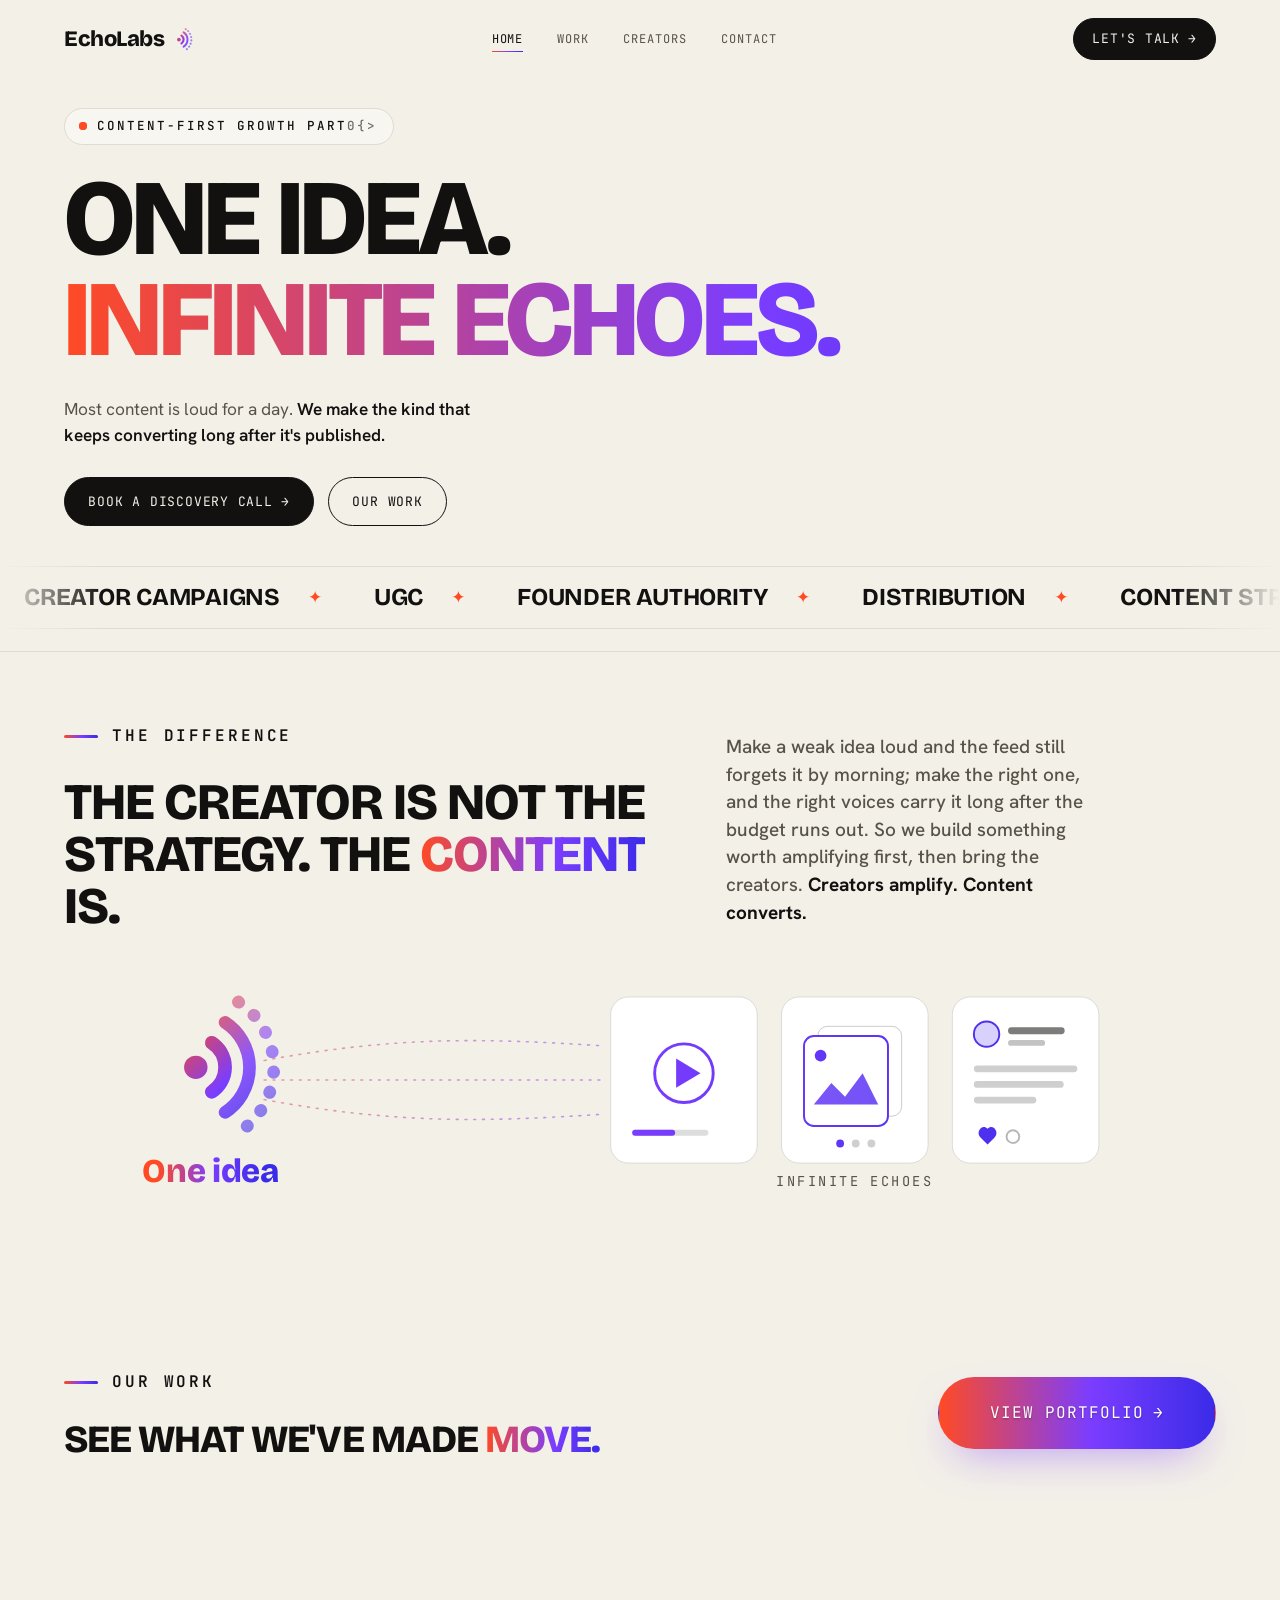
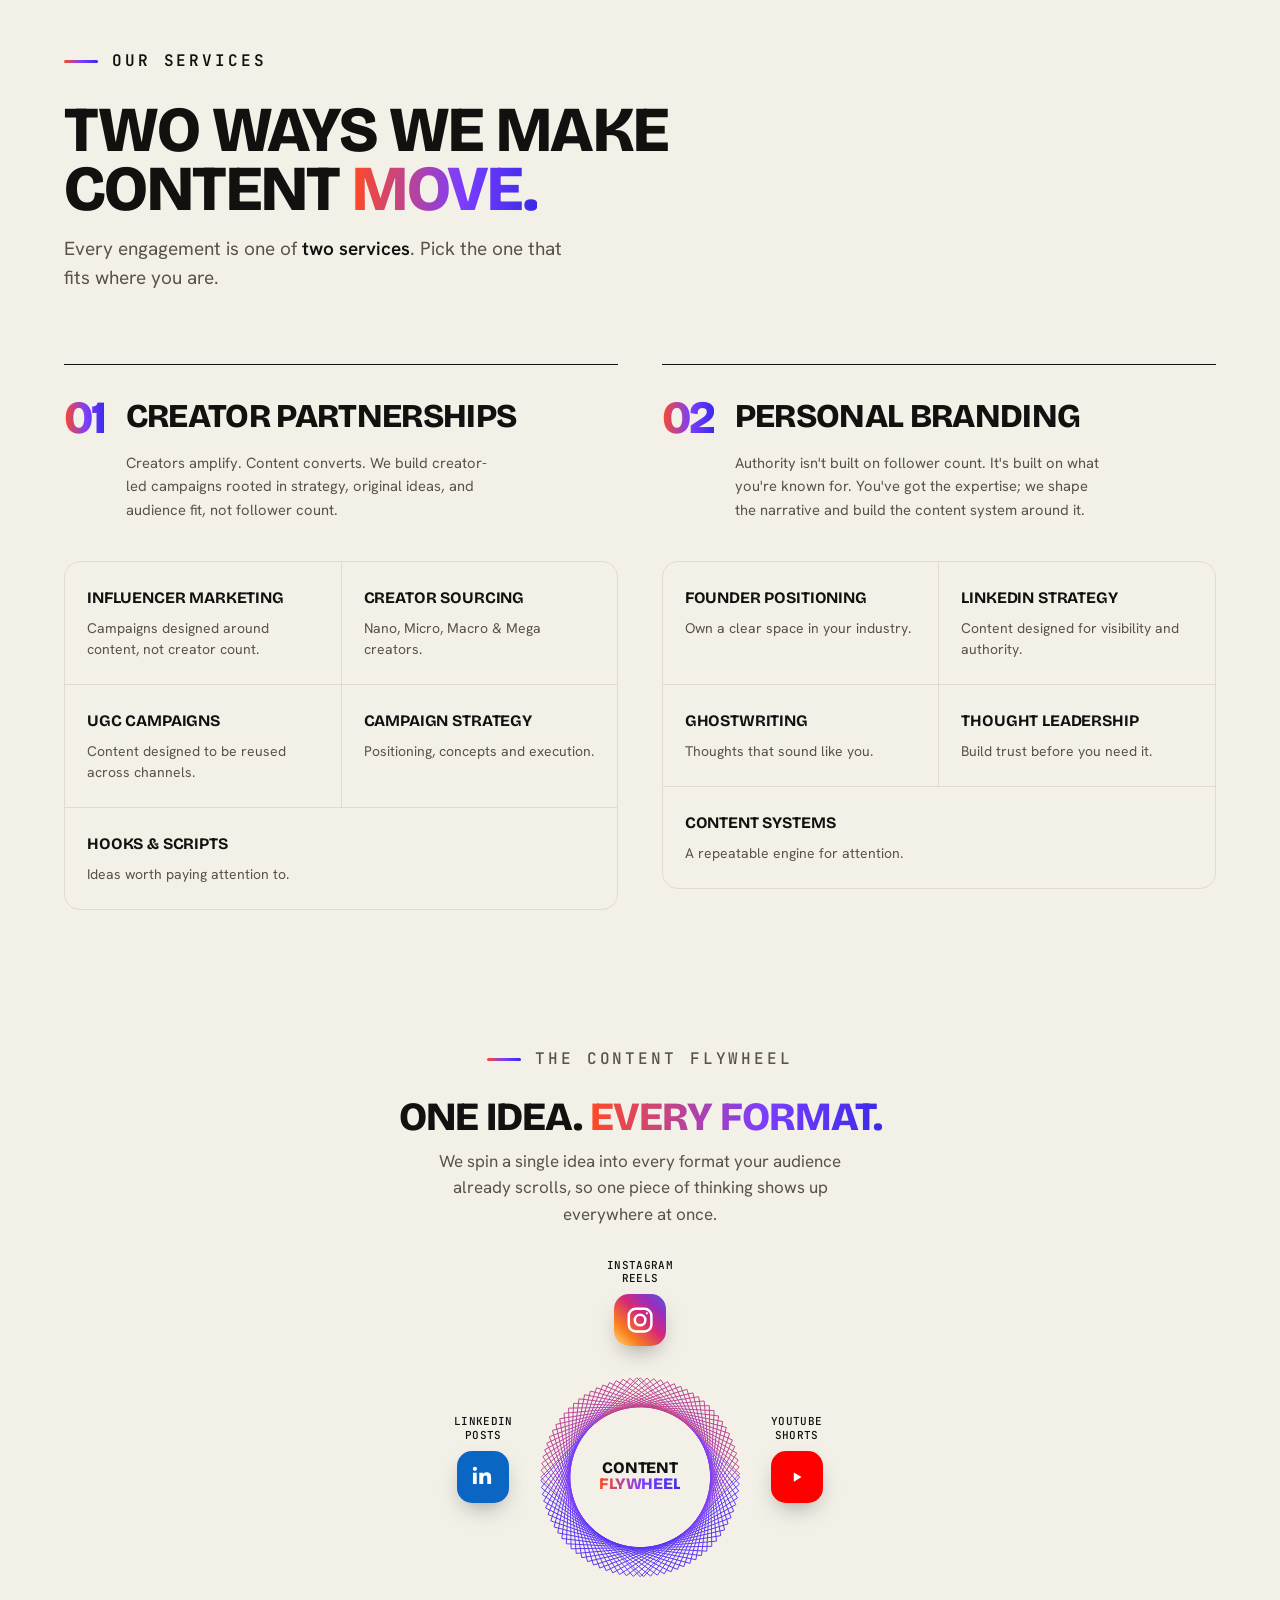
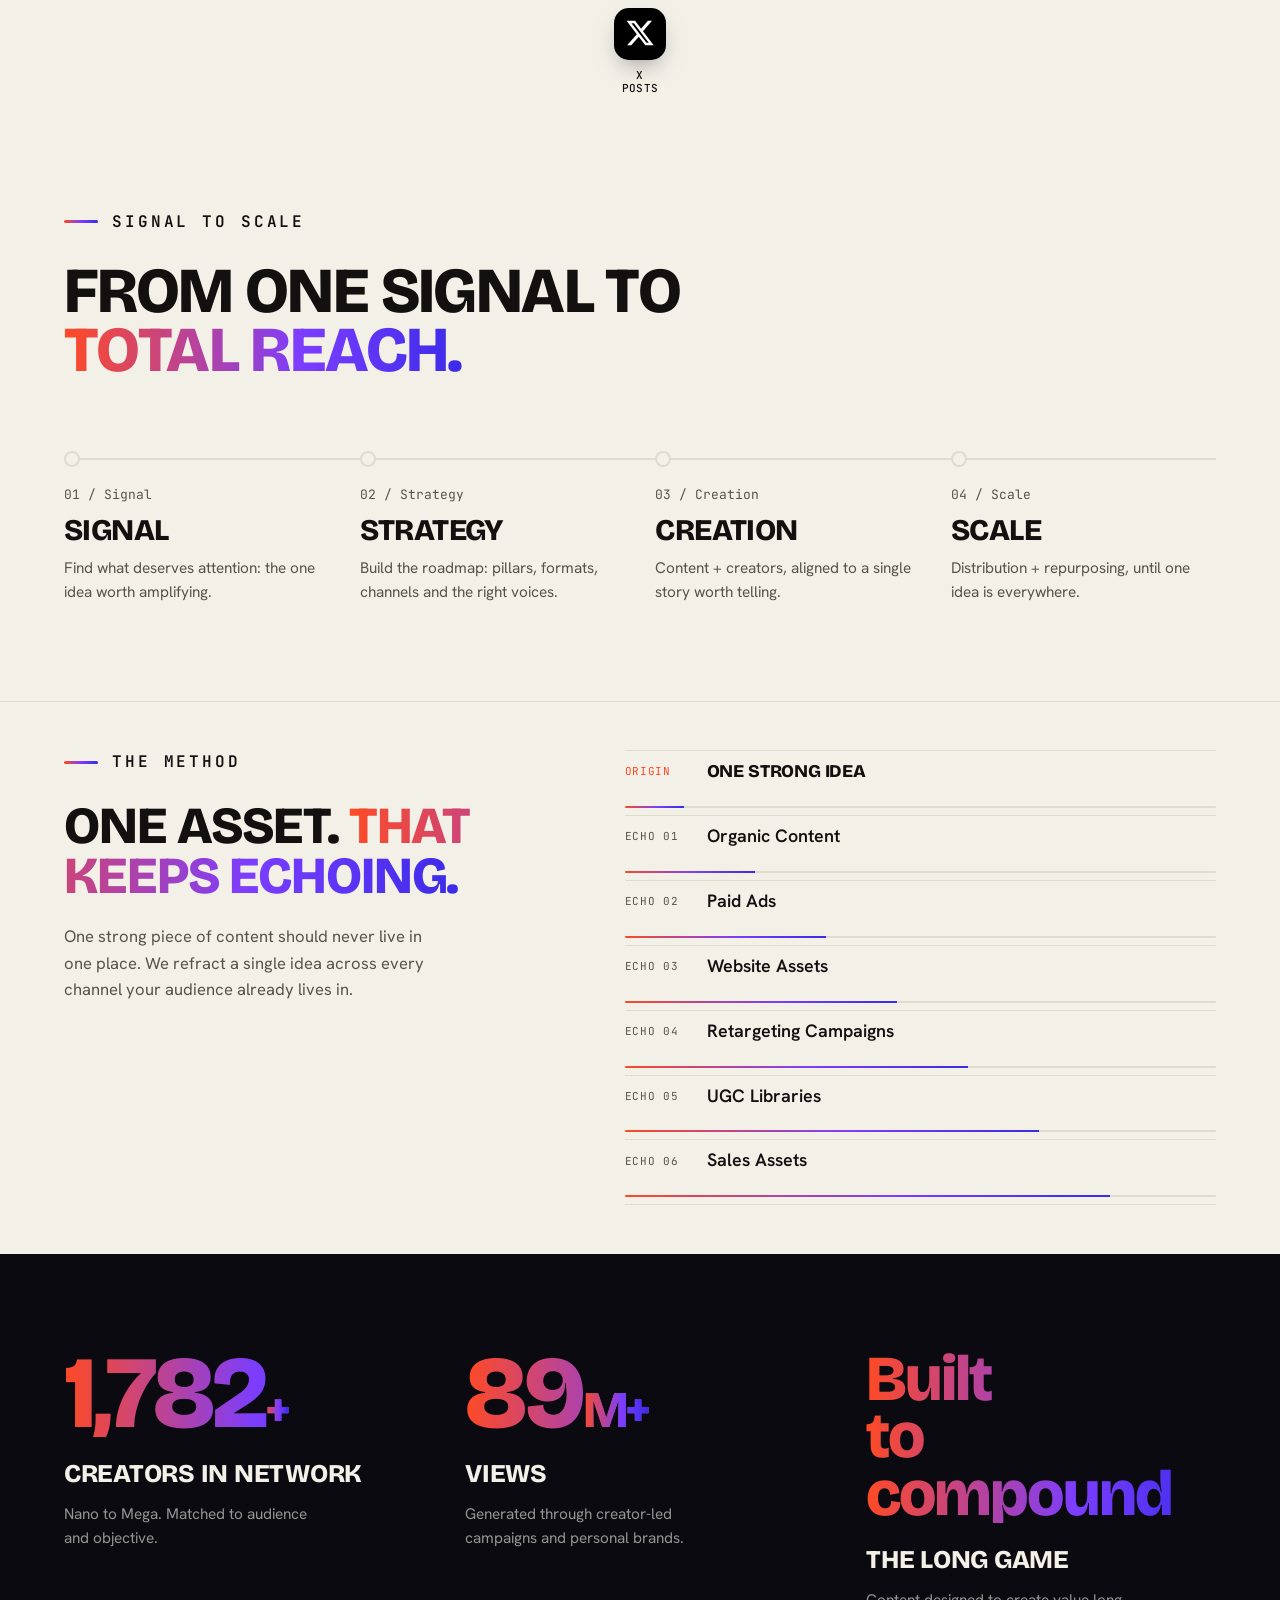
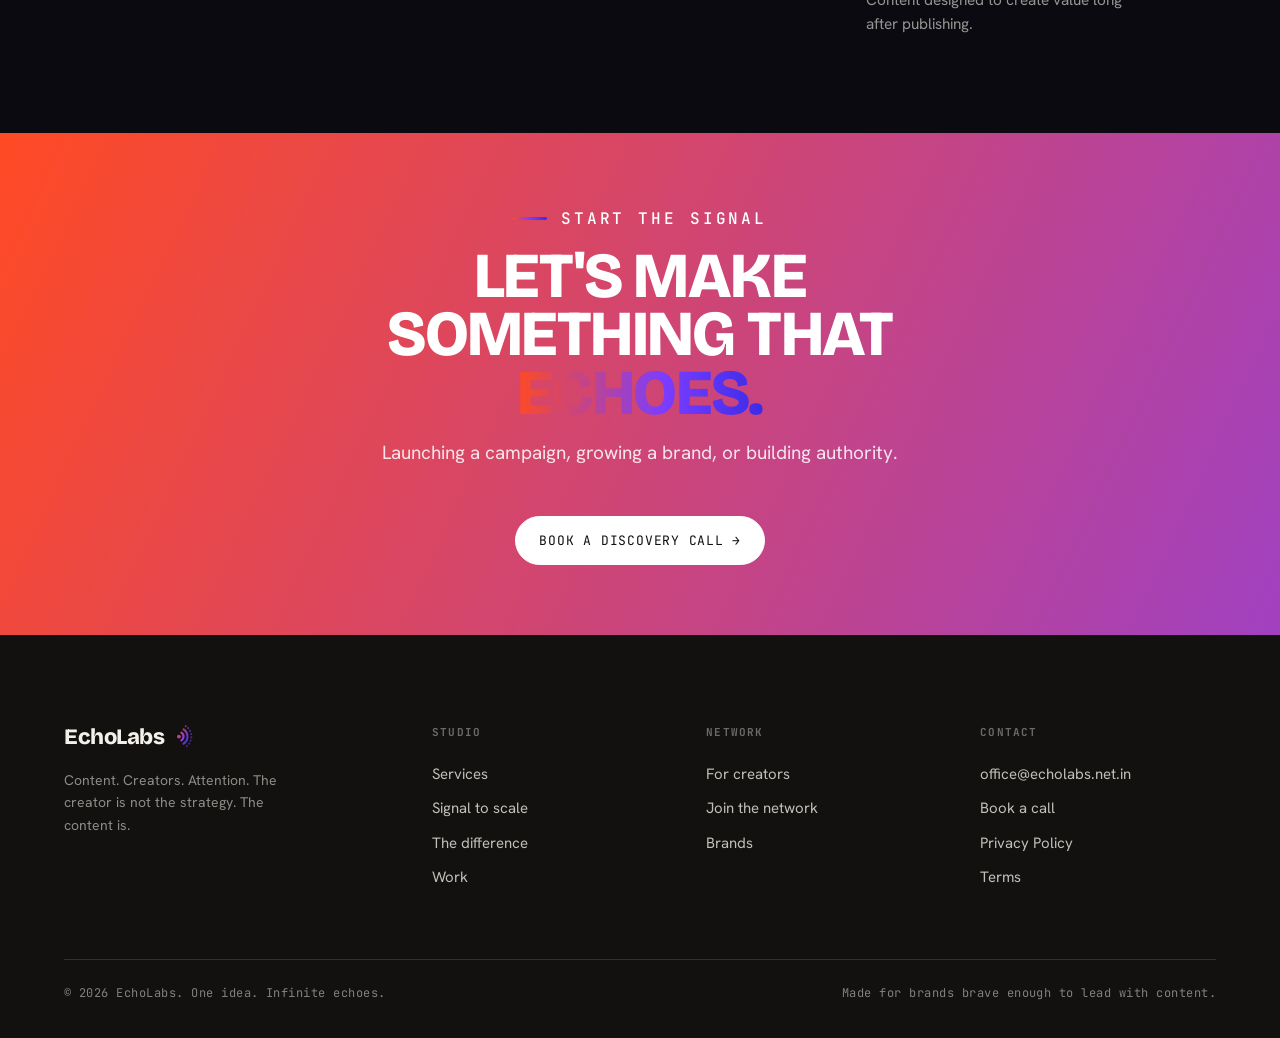
==== commit 7715148d: "Add files via upload" ====
--- a/index.html
+++ b/index.html
@@ -3,18 +3,22 @@
 <head>
 <meta charset="UTF-8" />
 <meta name="viewport" content="width=device-width, initial-scale=1.0" />
-<title>EchoLabs — Content-first growth partner</title>
-<meta name="description" content="EchoLabs is a content-first growth partner. Every other agency starts with creators. We start with content. Creators amplify. Content converts." />
+<title>EchoLabs · Content-first growth partner</title>
+<meta name="description" content="One idea. Infinite echoes. EchoLabs is a content-first growth partner. Most content is loud for a day. The right content keeps converting long after it's published." />
 <meta name="theme-color" content="#F3F0E8" />
+<link rel="icon" type="image/svg+xml" href="echolabs-mark.svg" />
+<link rel="icon" type="image/png" href="echolabs-mark.png" />
+<link rel="apple-touch-icon" href="echolabs-mark.png" />
 <meta property="og:type" content="website" />
-<meta property="og:title" content="EchoLabs — One idea, infinite echo." />
+<meta property="og:title" content="EchoLabs · One idea. Infinite echoes." />
 <meta property="og:description" content="The creator is not the strategy. The content is. A content-first growth partner." />
 <link rel="preconnect" href="https://fonts.googleapis.com" />
 <link rel="preconnect" href="https://fonts.gstatic.com" crossorigin />
 <link href="https://fonts.googleapis.com/css2?family=Bricolage+Grotesque:opsz,wght@12..96,700;12..96,800&family=Hanken+Grotesk:wght@400;500;600&family=JetBrains+Mono:wght@400;500&display=swap" rel="stylesheet" />
-<link rel="stylesheet" href="styles.css" />
+<link rel="stylesheet" href="styles.css?v=20260629" />
 </head>
 <body>
+<svg width="0" height="0" aria-hidden="true" style="position:absolute"><defs><linearGradient id="logoGrad" gradientUnits="userSpaceOnUse" x1="1" y1="8" x2="25" y2="24"><stop offset="0" stop-color="#FF4A24"/><stop offset="0.55" stop-color="#7B3DFF"/><stop offset="1" stop-color="#3A2BE8"/></linearGradient></defs></svg>
 <a class="skip" href="#main">Skip to content</a>
 
 <!-- ECHO CURSOR -->
@@ -30,15 +34,7 @@
   <div class="wrap nav__inner">
     <a class="logo" href="index.html" aria-label="EchoLabs home">
       <span class="logo__word">EchoLabs</span>
-      <svg class="logo__mark" viewBox="0 0 32 32" fill="none" aria-hidden="true">
-        <defs><linearGradient id="logoGrad" x1="0" y1="0" x2="32" y2="32">
-          <stop offset="0" stop-color="#FF4A24"/><stop offset="0.55" stop-color="#7B3DFF"/><stop offset="1" stop-color="#3A2BE8"/>
-        </linearGradient></defs>
-        <circle cx="6" cy="16" r="2.4" fill="url(#logoGrad)"/>
-        <path d="M11 9 A 10 10 0 0 1 11 23" stroke="url(#logoGrad)" stroke-width="2" stroke-linecap="round" opacity="0.4"/>
-        <path d="M17 5 A 15 15 0 0 1 17 27" stroke="url(#logoGrad)" stroke-width="2.5" stroke-linecap="round" opacity="0.7"/>
-        <path d="M23 2 A 20 20 0 0 1 23 30" stroke="url(#logoGrad)" stroke-width="3" stroke-linecap="round" opacity="1"/>
-      </svg>
+      <svg class="logo__mark" viewBox="0 0 25 32" fill="none" aria-hidden="true"><circle cx="5" cy="16" r="2.4" fill="url(#logoGrad)"/><path d="M8.27 10.97 A 6 6 0 0 1 8.27 21.03" stroke="url(#logoGrad)" stroke-width="2.8" stroke-linecap="round"/><path d="M11 6.78 A 11 11 0 0 1 11 25.22" stroke="url(#logoGrad)" stroke-width="2.6" stroke-linecap="round" opacity="0.85"/><path d="M13.72 2.6 A 16 16 0 0 1 13.72 29.4" stroke="url(#logoGrad)" stroke-width="2.6" stroke-linecap="round" stroke-dasharray="0.1 4.1" opacity="0.6"/></svg>
     </a>
     <nav class="nav__links" aria-label="Primary">
       <a href="index.html" aria-current="page">Home</a>
@@ -47,7 +43,7 @@
       <a href="contact.html">Contact</a>
     </nav>
     <div class="nav__cta">
-      <a class="btn btn--primary btn--sm" data-book href="contact.html"><span class="btn-label">Book a call</span><span class="btn-arrow" aria-hidden="true">→</span></a>
+      <a class="btn btn--primary btn--sm" data-book href="contact.html"><span class="btn-label">Let's Talk</span><span class="btn-arrow" aria-hidden="true">→</span></a>
     </div>
     <button class="nav__toggle" aria-label="Open menu" aria-expanded="false" aria-controls="menu"><span></span></button>
   </div>
@@ -72,219 +68,270 @@
       <span class="eyebrow" data-scramble>Content-first growth partner</span>
     </div>
     <h1>
-      <span class="line-mask"><span>One idea,</span></span>
-      <span class="line-mask"><span class="gradient-text">infinite echo.</span></span>
+      <span class="line-mask"><span>One idea.</span></span>
+      <span class="line-mask"><span class="gradient-text">Infinite echoes.</span></span>
     </h1>
     <p class="hero__sub">
-      Every other agency hands you a creator list and calls it a strategy. We don't.
-      We start with the content: the actual idea worth posting. Then we put creators on it.
-      <strong>Creators amplify. Content converts.</strong>
+      Most content is loud for a day. <strong>We make the kind that keeps
+      converting long after it's published.</strong>
     </p>
     <div class="hero__cta">
       <a class="btn btn--primary" data-magnetic data-book href="contact.html"><span class="btn-label">Book a discovery call</span><span class="btn-arrow" aria-hidden="true">→</span></a>
-      <a class="btn btn--ghost" data-magnetic href="#services"><span class="btn-label">See what we do</span></a>
+      <a class="btn btn--ghost" data-magnetic href="work.html"><span class="btn-label">Our work</span></a>
     </div>
   </div>
   <div class="marquee" aria-hidden="true">
     <div class="marquee__track" data-marquee>
       <div class="marquee__group">
-        <span class="marquee__item">Influencer Marketing<span>✳</span></span>
-        <span class="marquee__item">Personal Branding<span>✳</span></span>
-        <span class="marquee__item">Content Strategy<span>✳</span></span>
-        <span class="marquee__item">Creator Campaigns<span>✳</span></span>
-        <span class="marquee__item">Founder Authority<span>✳</span></span>
-        <span class="marquee__item">Distribution Systems<span>✳</span></span>
-      </div>
-    </div>
-  </div>
-</section>
-
-<!-- BELIEF -->
-<section class="section belief" id="belief" aria-labelledby="belief-h">
+        <span class="marquee__item">Creator Campaigns<span>✦</span></span>
+        <span class="marquee__item">UGC<span>✦</span></span>
+        <span class="marquee__item">Founder Authority<span>✦</span></span>
+        <span class="marquee__item">Distribution<span>✦</span></span>
+        <span class="marquee__item">Content Strategy<span>✦</span></span>
+        <span class="marquee__item">Personal Branding<span>✦</span></span>
+      </div>
+    </div>
+  </div>
+</section>
+
+<!-- THE DIFFERENCE -->
+<section class="section belief" id="difference" aria-labelledby="diff-h">
   <div class="wrap belief__grid">
     <div>
-      <span class="eyebrow section__eyebrow">(<b>The difference</b>)</span>
-      <h2 class="belief__statement" id="belief-h" data-words>
+      <span class="eyebrow section__eyebrow"><b>The difference</b></span>
+      <h2 class="belief__statement" id="diff-h" data-words>
         The creator is not the strategy. The <span class="accent">content</span> is.
       </h2>
     </div>
     <div class="belief__cols">
-      <div class="belief__col reveal"><h3>Everyone else</h3><p>Picks a creator, sends a vibes-only brief, and prays to the algorithm. It hits or it flops, and either way <strong>nothing sticks</strong>.</p></div>
-      <div class="belief__col reveal" data-d="1"><h3>EchoLabs</h3><p>We build the idea first. One asset, remixed into <strong>dozens of echoes</strong> across every feed that matters.</p></div>
-      <div class="belief__col reveal" data-d="2"><h3>The payoff</h3><p>Creators become your distribution, not your whole plan. You stop renting attention and start <strong>owning something</strong> that keeps paying you back.</p></div>
-    </div>
+      <p class="belief__lede reveal">Make a weak idea loud and the feed still forgets it by morning; make the right one, and the right voices carry it long after the budget runs out. So we build something worth amplifying first, then bring the creators. <strong>Creators amplify. Content converts.</strong></p>
+    </div>
+  </div>
+  <div class="wrap belief__viz reveal">
+    <svg viewBox="0 0 1180 250" class="diffviz" role="img" aria-label="The EchoLabs idea echoing out into a reel, a carousel and a post" preserveAspectRatio="xMidYMid meet">
+      <defs>
+        <linearGradient id="dvg" x1="60" y1="0" x2="1100" y2="0" gradientUnits="userSpaceOnUse">
+          <stop offset="0" stop-color="#FF4A24"/><stop offset="0.5" stop-color="#7B3DFF"/><stop offset="1" stop-color="#3A2BE8"/>
+        </linearGradient>
+        <!-- exact EchoLabs logo gradient, scoped to the mark's own box (matches the brand mark) -->
+        <linearGradient id="dvgMark" x1="2" y1="6" x2="22" y2="26" gradientUnits="userSpaceOnUse">
+          <stop offset="0" stop-color="#FF4A24"/><stop offset="0.55" stop-color="#7B3DFF"/><stop offset="1" stop-color="#3A2BE8"/>
+        </linearGradient>
+        <linearGradient id="dvgText" x1="96" y1="0" x2="204" y2="0" gradientUnits="userSpaceOnUse">
+          <stop offset="0" stop-color="#FF4A24"/><stop offset="0.5" stop-color="#7B3DFF"/><stop offset="1" stop-color="#3A2BE8"/>
+        </linearGradient>
+      </defs>
+      <!-- ONE IDEA: the EchoLabs echo mark (exact logo gradient) as the source of every echo -->
+      <g transform="translate(110 32) scale(5)">
+        <circle cx="5" cy="16" r="2.4" fill="url(#dvgMark)"/>
+        <path d="M8.27 10.97 A 6 6 0 0 1 8.27 21.03" fill="none" stroke="url(#dvgMark)" stroke-width="2.8" stroke-linecap="round"/>
+        <path d="M11 6.78 A 11 11 0 0 1 11 25.22" fill="none" stroke="url(#dvgMark)" stroke-width="2.6" stroke-linecap="round" opacity="0.85"/>
+        <path d="M13.72 2.6 A 16 16 0 0 1 13.72 29.4" fill="none" stroke="url(#dvgMark)" stroke-width="2.6" stroke-linecap="round" stroke-dasharray="0.1 4.1" opacity="0.6"/>
+      </g>
+      <text x="150" y="229" text-anchor="middle" class="dv-hero" fill="url(#dvgText)">One idea</text>
+      <!-- flow lines: the echoes travelling out -->
+      <g fill="none" stroke="url(#dvg)" stroke-width="1.6" stroke-linecap="round" stroke-dasharray="2 7" opacity="0.5">
+        <path d="M205 105 C 340 80, 430 82, 552 90"/>
+        <path d="M205 125 C 350 125, 430 125, 552 125"/>
+        <path d="M205 145 C 340 170, 430 168, 552 160"/>
+      </g>
+      <!-- REEL -->
+      <rect x="560" y="40" width="150" height="170" rx="18" fill="#fff" stroke="#121110" stroke-opacity="0.12"/>
+      <circle cx="635" cy="118" r="30" fill="none" stroke="url(#dvg)" stroke-width="3"/>
+      <path d="M627 103 L 627 133 L 652 118 Z" fill="url(#dvg)"/>
+      <rect x="582" y="176" width="78" height="6" rx="3" fill="#121110" opacity="0.14"/>
+      <rect x="582" y="176" width="44" height="6" rx="3" fill="url(#dvg)"/>
+      <!-- CAROUSEL -->
+      <rect x="735" y="40" width="150" height="170" rx="18" fill="#fff" stroke="#121110" stroke-opacity="0.12"/>
+      <rect x="772" y="70" width="86" height="92" rx="10" fill="none" stroke="#121110" stroke-opacity="0.22"/>
+      <rect x="758" y="80" width="86" height="92" rx="10" fill="#fff" stroke="url(#dvg)" stroke-width="2"/>
+      <path d="M768 150 L 786 128 L 800 142 L 818 118 L 834 150 Z" fill="url(#dvg)" opacity="0.85"/>
+      <circle cx="775" cy="100" r="6" fill="url(#dvg)"/>
+      <circle cx="795" cy="190" r="4" fill="url(#dvg)"/>
+      <circle cx="811" cy="190" r="4" fill="#121110" opacity="0.2"/>
+      <circle cx="827" cy="190" r="4" fill="#121110" opacity="0.2"/>
+      <!-- POST -->
+      <rect x="910" y="40" width="150" height="170" rx="18" fill="#fff" stroke="#121110" stroke-opacity="0.12"/>
+      <circle cx="945" cy="78" r="13" fill="url(#dvg)" opacity="0.22"/>
+      <circle cx="945" cy="78" r="13" fill="none" stroke="url(#dvg)" stroke-width="2"/>
+      <rect x="967" y="71" width="58" height="7" rx="3.5" fill="#121110" opacity="0.55"/>
+      <rect x="967" y="84" width="38" height="6" rx="3" fill="#121110" opacity="0.25"/>
+      <rect x="932" y="110" width="106" height="7" rx="3.5" fill="#121110" opacity="0.2"/>
+      <rect x="932" y="126" width="92" height="7" rx="3.5" fill="#121110" opacity="0.2"/>
+      <rect x="932" y="142" width="64" height="7" rx="3.5" fill="#121110" opacity="0.2"/>
+      <path d="M939 184 c -6 -6 2 -15 7 -9 c 5 -6 13 3 7 9 l -7 7 z" fill="url(#dvg)"/>
+      <circle cx="972" cy="183" r="6.5" fill="none" stroke="#121110" stroke-opacity="0.3" stroke-width="2"/>
+      <text x="810" y="234" text-anchor="middle" class="dv-tag">INFINITE ECHOES</text>
+    </svg>
+  </div>
+</section>
+
+<!-- OUR WORK -->
+<section class="section workcta" aria-labelledby="wc-h">
+  <div class="wrap workcta__inner">
+    <div>
+      <span class="eyebrow section__eyebrow"><b>Our work</b></span>
+      <h2 id="wc-h" class="section__title">See what we've made <span class="accent">move.</span></h2>
+    </div>
+    <a class="btn btn--primary" data-magnetic href="work.html"><span class="btn-label">View portfolio</span><span class="btn-arrow" aria-hidden="true">→</span></a>
   </div>
 </section>
 
 <!-- SERVICES -->
-<section class="section services" id="services" aria-labelledby="services-h">
+<section class="section services-groups" id="services" aria-labelledby="svc-h">
   <div class="wrap">
     <div class="section__head">
-      <span class="eyebrow section__eyebrow">(<b>What we do</b>)</span>
-      <h2 id="services-h" class="section__title">Three systems. One idea that keeps echoing.</h2>
-    </div>
-  </div>
-  <div class="wrap">
-    <div class="services__list">
-
-      <div class="srow" tabindex="0" role="group" aria-label="Influencer Marketing">
-        <span class="srow__flood" aria-hidden="true"></span>
-        <div class="srow__inner">
-          <span class="srow__no">01</span>
-          <div class="srow__main">
-            <h3 class="srow__title">Influencer Marketing</h3>
-            <p class="srow__desc">We match creators to the idea, not the other way round. Cast for fit, brief for story, and run campaigns that hit on purpose, not by luck.</p>
-            <div class="srow__tags"><span class="srow__tag">Talent matching</span><span class="srow__tag">Campaign management</span><span class="srow__tag">Whitelisting</span><span class="srow__tag">Performance tracking</span></div>
-          </div>
-          <span class="srow__plus" aria-hidden="true"><svg viewBox="0 0 24 24" fill="none" stroke="#121110" stroke-width="2" stroke-linecap="round"><path d="M12 5v14M5 12h14"/></svg></span>
+      <span class="eyebrow section__eyebrow"><b>Our services</b></span>
+      <h2 id="svc-h" class="section__title">Two ways we make content <span class="accent">move.</span></h2>
+      <p class="services-groups__note">Every engagement is one of <strong>two services</strong>. Pick the one that fits where you are.</p>
+    </div>
+
+    <div class="svcgroups">
+    <div class="svcgroup reveal">
+      <div class="svcgroup__head">
+        <div class="svcgroup__index" aria-hidden="true">
+          <span class="svcgroup__no">01</span>
         </div>
-      </div>
-
-      <div class="srow" tabindex="0" role="group" aria-label="Personal Branding">
-        <span class="srow__flood" aria-hidden="true"></span>
-        <div class="srow__inner">
-          <span class="srow__no">02</span>
-          <div class="srow__main">
-            <h3 class="srow__title">Personal Branding</h3>
-            <p class="srow__desc">We turn founders into the most-quoted voice in the room. A take people actually follow, not another feed they scroll past.</p>
-            <div class="srow__tags"><span class="srow__tag">Ghostwriting</span><span class="srow__tag">LinkedIn systems</span><span class="srow__tag">Thought leadership</span><span class="srow__tag">POV development</span></div>
-          </div>
-          <span class="srow__plus" aria-hidden="true"><svg viewBox="0 0 24 24" fill="none" stroke="#121110" stroke-width="2" stroke-linecap="round"><path d="M12 5v14M5 12h14"/></svg></span>
+        <div class="svcgroup__intro">
+          <h3 class="svcgroup__title">Creator Partnerships</h3>
+          <p class="svcgroup__lead">Creators amplify. Content converts. We build creator-led campaigns rooted in strategy, original ideas, and audience fit, not follower count.</p>
         </div>
       </div>
-
-      <div class="srow" tabindex="0" role="group" aria-label="Content Strategy">
-        <span class="srow__flood" aria-hidden="true"></span>
-        <div class="srow__inner">
-          <span class="srow__no">03</span>
-          <div class="srow__main">
-            <h3 class="srow__title">Content Strategy</h3>
-            <p class="srow__desc">The engine everything else echoes from. Pillars, hooks, formats, and a plan so one idea shows up everywhere your people already are.</p>
-            <div class="srow__tags"><span class="srow__tag">Content pillars</span><span class="srow__tag">Hooks &amp; scripts</span><span class="srow__tag">Editorial systems</span><span class="srow__tag">Distribution</span></div>
-          </div>
-          <span class="srow__plus" aria-hidden="true"><svg viewBox="0 0 24 24" fill="none" stroke="#121110" stroke-width="2" stroke-linecap="round"><path d="M12 5v14M5 12h14"/></svg></span>
+      <div class="svcsub">
+        <div class="svcsub__item"><h4>Influencer Marketing</h4><p>Campaigns designed around content, not creator count.</p></div>
+        <div class="svcsub__item"><h4>Creator Sourcing</h4><p>Nano, Micro, Macro &amp; Mega creators.</p></div>
+        <div class="svcsub__item"><h4>UGC Campaigns</h4><p>Content designed to be reused across channels.</p></div>
+        <div class="svcsub__item"><h4>Campaign Strategy</h4><p>Positioning, concepts and execution.</p></div>
+        <div class="svcsub__item"><h4>Hooks &amp; Scripts</h4><p>Ideas worth paying attention to.</p></div>
+      </div>
+    </div>
+
+    <div class="svcgroup reveal">
+      <div class="svcgroup__head">
+        <div class="svcgroup__index" aria-hidden="true">
+          <span class="svcgroup__no">02</span>
         </div>
-      </div>
-
-    </div>
-  </div>
-</section>
-
-<!-- HOW WE WORK -->
+        <div class="svcgroup__intro">
+          <h3 class="svcgroup__title">Personal Branding</h3>
+          <p class="svcgroup__lead">Authority isn't built on follower count. It's built on what you're known for. You've got the expertise; we shape the narrative and build the content system around it.</p>
+        </div>
+      </div>
+      <div class="svcsub">
+        <div class="svcsub__item"><h4>Founder Positioning</h4><p>Own a clear space in your industry.</p></div>
+        <div class="svcsub__item"><h4>LinkedIn Strategy</h4><p>Content designed for visibility and authority.</p></div>
+        <div class="svcsub__item"><h4>Ghostwriting</h4><p>Thoughts that sound like you.</p></div>
+        <div class="svcsub__item"><h4>Thought Leadership</h4><p>Build trust before you need it.</p></div>
+        <div class="svcsub__item"><h4>Content Systems</h4><p>A repeatable engine for attention.</p></div>
+      </div>
+    </div>
+    </div>
+  </div>
+</section>
+
+<!-- CONTENT FLYWHEEL -->
+<section class="section flywheel-sec" id="flywheel" aria-labelledby="fw-h">
+  <div class="wrap">
+    <div class="section__head center">
+      <span class="eyebrow section__eyebrow">The content flywheel</span>
+      <h2 id="fw-h" class="section__title">One idea. <span class="accent">Every format.</span></h2>
+      <p class="flywheel__lead">We spin a single idea into every format your audience already scrolls, so one piece of thinking shows up everywhere at once.</p>
+    </div>
+    <div class="flywheel" role="img" aria-label="Content flywheel across Instagram Reels, YouTube Shorts, X posts and LinkedIn Posts">
+      <svg class="fw-svg" viewBox="0 0 400 400" aria-hidden="true">
+        <defs><linearGradient id="fwg" gradientUnits="userSpaceOnUse" x1="60" y1="60" x2="340" y2="340">
+          <stop offset="0" stop-color="#FF4A24"/><stop offset="0.5" stop-color="#7B3DFF"/><stop offset="1" stop-color="#3A2BE8"/>
+        </linearGradient></defs>
+        <g class="fw-spin" fill="none" stroke="url(#fwg)" stroke-width="1.3" stroke-linejoin="round"></g>
+      </svg>
+      <div class="flywheel__center" aria-hidden="true"><span>Content</span><span>Flywheel</span></div>
+
+      <div class="fw-node fw-node--top">
+        <span class="fw-ico fw-ico--ig"><svg viewBox="0 0 24 24" fill="none" stroke="#fff" stroke-width="2" stroke-linecap="round"><rect x="3" y="3" width="18" height="18" rx="5.5"/><circle cx="12" cy="12" r="4.2"/><circle cx="17.4" cy="6.6" r=".9" fill="#fff" stroke="none"/></svg></span>
+        <span class="fw-node__label">Instagram<br>Reels</span>
+      </div>
+      <div class="fw-node fw-node--right">
+        <span class="fw-ico" style="background:#FF0000"><svg viewBox="0 0 24 24" fill="#fff"><path d="M9.4 8.3v7.4l6.2-3.7z"/></svg></span>
+        <span class="fw-node__label">YouTube<br>Shorts</span>
+      </div>
+      <div class="fw-node fw-node--bottom">
+        <span class="fw-ico" style="background:#000"><svg viewBox="0 0 24 24" fill="#fff"><path d="M18.244 2.25h3.308l-7.227 8.26 8.502 11.24H16.17l-5.214-6.817L4.99 21.75H1.68l7.73-8.835L1.254 2.25H8.08l4.713 6.231zm-1.161 17.52h1.833L7.084 4.126H5.117z"/></svg></span>
+        <span class="fw-node__label">X<br>Posts</span>
+      </div>
+      <div class="fw-node fw-node--left">
+        <span class="fw-ico" style="background:#0A66C2"><svg viewBox="0 0 24 24" fill="#fff"><path d="M6.94 8.5v9h-3v-9h3Zm.25-3.06a1.69 1.69 0 1 1-3.38 0 1.69 1.69 0 0 1 3.38 0ZM9 8.5h2.88v1.23h.04c.4-.72 1.38-1.48 2.84-1.48 3.04 0 3.6 1.86 3.6 4.28V17.5h-3v-4.4c0-1.05-.02-2.4-1.5-2.4-1.5 0-1.73 1.14-1.73 2.32V17.5H9v-9Z"/></svg></span>
+        <span class="fw-node__label">LinkedIn<br>Posts</span>
+      </div>
+    </div>
+  </div>
+</section>
+
+<!-- SIGNAL TO SCALE -->
 <section class="section process" id="how" aria-labelledby="how-h">
   <div class="wrap">
     <div class="section__head">
-      <span class="eyebrow section__eyebrow">(<b>How we work</b>)</span>
-      <h2 id="how-h" class="section__title">One idea in. Everywhere out.</h2>
+      <span class="eyebrow section__eyebrow"><b>Signal to scale</b></span>
+      <h2 id="how-h" class="section__title">From one signal to <span class="accent">total reach.</span></h2>
     </div>
     <div class="process__grid" data-process>
       <div class="process__track" aria-hidden="true"></div>
       <div class="process__fill" data-process-fill aria-hidden="true"></div>
-      <div class="pstep" data-step><span class="pstep__node" aria-hidden="true"></span><div class="pstep__no">01 / Discover</div><h3 class="pstep__title">Discover</h3><p class="pstep__desc">We dig into your space, your audience, your goals, and find the one idea worth blowing up.</p></div>
-      <div class="pstep" data-step><span class="pstep__node" aria-hidden="true"></span><div class="pstep__no">02 / Roadmap</div><h3 class="pstep__title">Build Roadmap</h3><p class="pstep__desc">A content-first plan: pillars, formats, channels, and the creators who actually fit.</p></div>
-      <div class="pstep" data-step><span class="pstep__node" aria-hidden="true"></span><div class="pstep__no">03 / Align</div><h3 class="pstep__title">Create &amp; Align</h3><p class="pstep__desc">We make the hero asset and get every creator and channel telling one story.</p></div>
-      <div class="pstep" data-step><span class="pstep__node" aria-hidden="true"></span><div class="pstep__no">04 / Execute</div><h3 class="pstep__title">Execute</h3><p class="pstep__desc">We ship it, push it everywhere, read what's landing, and double down on what works.</p></div>
-    </div>
-  </div>
-</section>
-
-<!-- WHY ECHOLABS -->
-<section class="section belief" id="why" aria-labelledby="why-h">
-  <div class="wrap">
-    <div class="section__head">
-      <span class="eyebrow section__eyebrow">(<b>Why EchoLabs</b>)</span>
-      <h2 id="why-h" class="section__title">Built to stick around, not to disappear.</h2>
-    </div>
-    <div class="cards">
-      <div class="card reveal">
-        <span class="card__no">01</span>
-        <svg class="card__icon" viewBox="0 0 24 24" fill="none" stroke="url(#logoGrad)" stroke-width="1.8" stroke-linecap="round" stroke-linejoin="round"><path d="M4 19V5M9 19v-9M14 19V8M19 19v-6"/></svg>
-        <h3 class="card__title">Content First</h3>
-        <p class="card__text">We start with the idea that <strong>converts</strong>, then add creators to spread it. The strategy lives in the content, not in someone's follower count.</p>
-      </div>
-      <div class="card reveal" data-d="1">
-        <span class="card__no">02</span>
-        <svg class="card__icon" viewBox="0 0 24 24" fill="none" stroke="url(#logoGrad)" stroke-width="1.8" stroke-linecap="round" stroke-linejoin="round"><circle cx="9" cy="8" r="3.2"/><path d="M3.5 19a5.5 5.5 0 0 1 11 0M16 6.5a3 3 0 0 1 0 5.8M16.5 19a5.5 5.5 0 0 0-3-4.9"/></svg>
-        <h3 class="card__title">Creator Collaboration</h3>
-        <p class="card__text">A vetted network at every tier, cast for fit, <strong>not follower flex</strong>. Real creators telling a story worth spreading.</p>
-      </div>
-      <div class="card reveal" data-d="2">
-        <span class="card__no">03</span>
-        <svg class="card__icon" viewBox="0 0 24 24" fill="none" stroke="url(#logoGrad)" stroke-width="1.8" stroke-linecap="round" stroke-linejoin="round"><circle cx="12" cy="12" r="8.5"/><circle cx="12" cy="12" r="3.4"/><path d="M12 3.5v3M12 17.5v3M3.5 12h3M17.5 12h3"/></svg>
-        <h3 class="card__title">Strategic Thinking</h3>
-        <p class="card__text">Every post ladders up to a plan. <strong>Nothing's random.</strong> It's all moving you toward authority and demand.</p>
-      </div>
-      <div class="card reveal" data-d="3">
-        <span class="card__no">04</span>
-        <svg class="card__icon" viewBox="0 0 24 24" fill="none" stroke="url(#logoGrad)" stroke-width="1.8" stroke-linecap="round" stroke-linejoin="round"><path d="M4 20V8l5-4 5 4v12M14 20V11l4-2 2 2v9M3 20h18"/></svg>
-        <h3 class="card__title">Long-Term Assets</h3>
-        <p class="card__text">We build content that <strong>keeps working</strong>. A library you own, not a campaign that's dead by Friday.</p>
-      </div>
-    </div>
-  </div>
-</section>
-
-<!-- ECHOES PREVIEW -->
-<section class="section" id="work-preview" aria-labelledby="wp-h">
-  <div class="wrap">
-    <div class="split-head" style="align-items:end">
-      <div>
-        <span class="eyebrow section__eyebrow">(<b>Selected work</b>)</span>
-        <h2 id="wp-h" class="section__title" style="color:var(--ink)">Ideas that echoed.</h2>
-      </div>
-      <p class="lead">A few ideas we turned into everywhere. Same play every time: one asset, remixed into all the places your audience already lives.</p>
-    </div>
-    <div class="workgrid mt-s">
-      <article class="wcard reveal">
-        <div class="wcard__media"><span class="wcard__tag">Influencer</span></div>
-        <div class="wcard__body"><h3 class="wcard__title">DTC skincare launch</h3><p class="wcard__meta">UGC engine · 40 creators</p><p class="wcard__stat gradient-text">2.4M <span>views</span></p></div>
-      </article>
-      <article class="wcard reveal" data-d="1">
-        <div class="wcard__media"><span class="wcard__tag">Personal Brand</span></div>
-        <div class="wcard__body"><h3 class="wcard__title">Founder authority play</h3><p class="wcard__meta">B2B SaaS · LinkedIn system</p><p class="wcard__stat gradient-text">11× <span>inbound</span></p></div>
-      </article>
-      <article class="wcard reveal" data-d="2">
-        <div class="wcard__media"><span class="wcard__tag">Content Strategy</span></div>
-        <div class="wcard__body"><h3 class="wcard__title">Fintech content engine</h3><p class="wcard__meta">One asset → 7 channels</p><p class="wcard__stat gradient-text">96% <span>retention</span></p></div>
-      </article>
-    </div>
-    <div class="mt-m"><a class="btn btn--primary" data-magnetic href="work.html"><span class="btn-label">View our work</span><span class="btn-arrow" aria-hidden="true">→</span></a></div>
-  </div>
-</section>
-
-<!-- FOR CREATORS -->
-<section class="darkband on-dark" id="for-creators" aria-labelledby="fc-h">
-  <div class="orb orb--1" aria-hidden="true"></div>
-  <div class="orb orb--2" aria-hidden="true"></div>
-  <div class="orb orb--3" aria-hidden="true"></div>
-  <div class="wrap darkband__inner">
-    <div class="split-head">
-      <div>
-        <span class="eyebrow section__eyebrow" style="color:rgba(243,240,232,.55)">(<b style="color:#fff">For creators</b>)</span>
-        <h2 id="fc-h">Creators amplify. <span class="accent">We make it worth amplifying.</span></h2>
-      </div>
-      <p class="darkband__lead">Paid campaigns, real briefs, actual brand partnerships. Matched to your niche, not your follower count. Every tier's welcome.</p>
-    </div>
-    <div class="tiers mt-s">
-      <span class="tier"><b>Nano</b> <span>· 1–10K</span></span>
-      <span class="tier"><b>Micro</b> <span>· 10–100K</span></span>
-      <span class="tier"><b>Macro</b> <span>· 100K–1M</span></span>
-      <span class="tier"><b>UGC</b> <span>· no audience required</span></span>
-      <span class="tier"><b>Influencer</b> <span>· 1M+</span></span>
-    </div>
-    <div class="mt-m"><a class="btn btn--ghost" data-magnetic href="creators.html"><span class="btn-label">Join our network</span><span class="btn-arrow" aria-hidden="true">→</span></a></div>
+      <div class="pstep" data-step><span class="pstep__node" aria-hidden="true"></span><div class="pstep__no">01 / Signal</div><h3 class="pstep__title">Signal</h3><p class="pstep__desc">Find what deserves attention: the one idea worth amplifying.</p></div>
+      <div class="pstep" data-step><span class="pstep__node" aria-hidden="true"></span><div class="pstep__no">02 / Strategy</div><h3 class="pstep__title">Strategy</h3><p class="pstep__desc">Build the roadmap: pillars, formats, channels and the right voices.</p></div>
+      <div class="pstep" data-step><span class="pstep__node" aria-hidden="true"></span><div class="pstep__no">03 / Creation</div><h3 class="pstep__title">Creation</h3><p class="pstep__desc">Content + creators, aligned to a single story worth telling.</p></div>
+      <div class="pstep" data-step><span class="pstep__node" aria-hidden="true"></span><div class="pstep__no">04 / Scale</div><h3 class="pstep__title">Scale</h3><p class="pstep__desc">Distribution + repurposing, until one idea is everywhere.</p></div>
+    </div>
+  </div>
+</section>
+
+<!-- ONE ASSET, INFINITE ECHOES -->
+<section class="echoband" id="echoes" aria-labelledby="echo-h">
+  <div class="wrap echoband__inner">
+    <div class="echoband__lede">
+      <span class="eyebrow section__eyebrow"><b>The method</b></span>
+      <h2 id="echo-h">One asset. <span class="accent">That keeps echoing.</span></h2>
+      <p class="echoband__note">One strong piece of content should never live in one place. We refract a single idea across every channel your audience already lives in.</p>
+    </div>
+    <ol class="echolist" data-echoes>
+      <li class="echo-item"><span class="echo-item__id">Origin</span><span class="echo-item__name">One strong idea</span><span class="echo-item__bar"></span></li>
+      <li class="echo-item"><span class="echo-item__id">Echo 01</span><span class="echo-item__name">Organic Content</span><span class="echo-item__bar"></span></li>
+      <li class="echo-item"><span class="echo-item__id">Echo 02</span><span class="echo-item__name">Paid Ads</span><span class="echo-item__bar"></span></li>
+      <li class="echo-item"><span class="echo-item__id">Echo 03</span><span class="echo-item__name">Website Assets</span><span class="echo-item__bar"></span></li>
+      <li class="echo-item"><span class="echo-item__id">Echo 04</span><span class="echo-item__name">Retargeting Campaigns</span><span class="echo-item__bar"></span></li>
+      <li class="echo-item"><span class="echo-item__id">Echo 05</span><span class="echo-item__name">UGC Libraries</span><span class="echo-item__bar"></span></li>
+      <li class="echo-item"><span class="echo-item__id">Echo 06</span><span class="echo-item__name">Sales Assets</span><span class="echo-item__bar"></span></li>
+    </ol>
+  </div>
+</section>
+
+<!-- BIG STATS -->
+<section class="section bigstats-sec" aria-label="Proof">
+  <div class="wrap bigstats" data-stats>
+    <div class="bigstat reveal">
+      <div class="bigstat__num"><span data-count="2000" data-dec="0">0</span><span class="suffix gradient-text">+</span></div>
+      <h3 class="bigstat__title">Creators in network</h3>
+      <p class="bigstat__text">Nano to Mega. Matched to audience and objective.</p>
+    </div>
+    <div class="bigstat reveal" data-d="1">
+      <div class="bigstat__num"><span data-count="100" data-dec="0">0</span><span class="suffix gradient-text">M+</span></div>
+      <h3 class="bigstat__title">Views</h3>
+      <p class="bigstat__text">Generated through creator-led campaigns and personal brands.</p>
+    </div>
+    <div class="bigstat reveal" data-d="2">
+      <div class="bigstat__num gradient-text" style="font-size:clamp(40px,5vw,64px);line-height:.9">Built<br>to compound</div>
+      <h3 class="bigstat__title">The long game</h3>
+      <p class="bigstat__text">Content designed to create value long after publishing.</p>
+    </div>
   </div>
 </section>
 
 <!-- FINAL CTA -->
 <section class="final" aria-labelledby="final-h">
   <div class="wrap">
-    <span class="eyebrow final__eyebrow">(<span style="color:#fff">Start the signal</span>)</span>
-    <h2 id="final-h">Let's make something that echoes.</h2>
-    <p class="final__sub">Twenty minutes. Bring one idea, we'll show you the echoes it could become, and you leave with a plan whether we work together or not.</p>
+    <span class="eyebrow final__eyebrow"><span style="color:#fff">Start the signal</span></span>
+    <h2 id="final-h">Let's make something that <span class="accent">echoes.</span></h2>
+    <p class="final__sub">Launching a campaign, growing a brand, or building authority.</p>
     <div class="final__cta">
       <a class="btn btn--primary" data-magnetic data-book href="contact.html"><span class="btn-label">Book a discovery call</span><span class="btn-arrow" aria-hidden="true">→</span></a>
-      <a class="btn btn--ghost" data-magnetic href="creators.html"><span class="btn-label">Join the roster</span></a>
     </div>
   </div>
 </section>
@@ -298,26 +345,21 @@
       <div class="footer__brand">
         <a class="logo" href="index.html" aria-label="EchoLabs home">
           <span class="logo__word">EchoLabs</span>
-          <svg class="logo__mark" viewBox="0 0 32 32" fill="none" aria-hidden="true">
-            <circle cx="6" cy="16" r="2.4" fill="url(#logoGrad)"/>
-            <path d="M11 9 A 10 10 0 0 1 11 23" stroke="url(#logoGrad)" stroke-width="2" stroke-linecap="round" opacity="0.4"/>
-            <path d="M17 5 A 15 15 0 0 1 17 27" stroke="url(#logoGrad)" stroke-width="2.5" stroke-linecap="round" opacity="0.7"/>
-            <path d="M23 2 A 20 20 0 0 1 23 30" stroke="url(#logoGrad)" stroke-width="3" stroke-linecap="round" opacity="1"/>
-          </svg>
+          <svg class="logo__mark" viewBox="0 0 25 32" fill="none" aria-hidden="true"><circle cx="5" cy="16" r="2.4" fill="url(#logoGrad)"/><path d="M8.27 10.97 A 6 6 0 0 1 8.27 21.03" stroke="url(#logoGrad)" stroke-width="2.8" stroke-linecap="round"/><path d="M11 6.78 A 11 11 0 0 1 11 25.22" stroke="url(#logoGrad)" stroke-width="2.6" stroke-linecap="round" opacity="0.85"/><path d="M13.72 2.6 A 16 16 0 0 1 13.72 29.4" stroke="url(#logoGrad)" stroke-width="2.6" stroke-linecap="round" stroke-dasharray="0.1 4.1" opacity="0.6"/></svg>
         </a>
-        <p class="footer__tag">A content-first growth partner. The creator is not the strategy. The content is.</p>
+        <p class="footer__tag">Content. Creators. Attention. The creator is not the strategy. The content is.</p>
       </div>
       <div class="footer__col">
         <h4>Studio</h4>
         <a href="index.html#services">Services</a>
-        <a href="index.html#how">How we work</a>
-        <a href="index.html#why">Why EchoLabs</a>
+        <a href="index.html#how">Signal to scale</a>
+        <a href="index.html#difference">The difference</a>
         <a href="work.html">Work</a>
       </div>
       <div class="footer__col">
         <h4>Network</h4>
         <a href="creators.html">For creators</a>
-        <a href="creators.html#join">Join the roster</a>
+        <a href="creators.html#join">Join the network</a>
         <a href="contact.html">Brands</a>
       </div>
       <div class="footer__col">
@@ -329,13 +371,13 @@
       </div>
     </div>
     <div class="footer__bottom">
-      <span>© <span data-year>2026</span> EchoLabs. One idea, infinite echo.</span>
+      <span>© <span data-year>2026</span> EchoLabs. One idea. Infinite echoes.</span>
       <span>Made for brands brave enough to lead with content.</span>
     </div>
   </div>
 </footer>
 
 <script src="config.js"></script>
-<script src="app.js"></script>
+<script src="app.js?v=20260629"></script>
 </body>
 </html>
--- a/styles.css
+++ b/styles.css
@@ -6,7 +6,7 @@
 :root{
   --paper:#F3F0E8;
   --ink:#121110;
-  --muted:#6E6A60;
+  --muted:#585349;
   --border:#E0DBCF;
   --coral:#FF4A24;
   --violet:#7B3DFF;
@@ -28,7 +28,7 @@
 
 /* ---------- RESET / BASE ---------- */
 *,*::before,*::after{ box-sizing:border-box; margin:0; padding:0; }
-html{ scroll-behavior:smooth; -webkit-text-size-adjust:100%; }
+html{ scroll-behavior:smooth; -webkit-text-size-adjust:100%; background:var(--paper); overscroll-behavior-y:none; }
 body{
   font-family:var(--font-body);
   background:var(--paper);
@@ -36,6 +36,7 @@
   line-height:1.5;
   font-size:clamp(16px,1.1vw,18px);
   overflow-x:hidden;
+  overscroll-behavior-y:none;
   -webkit-font-smoothing:antialiased;
   text-rendering:optimizeLegibility;
 }
@@ -91,7 +92,7 @@
 .btn:hover .btn-arrow{ transform:translateX(4px); }
 
 .btn--primary{ background:var(--ink); color:var(--paper); border-color:var(--ink); }
-.btn--primary::before{ content:""; position:absolute; inset:0; z-index:1; background:var(--grad); opacity:0; transition:opacity .45s var(--ease); }
+.btn--primary::before{ content:""; position:absolute; inset:0; z-index:1; background:linear-gradient(120deg,#7B3DFF,#3A2BE8); opacity:0; transition:opacity .45s var(--ease); }
 .btn--primary:hover{ color:#fff; }
 .btn--primary:hover::before{ opacity:1; }
 
@@ -104,6 +105,9 @@
 .on-dark .btn--ghost:hover{ color:#fff; border-color:transparent; }
 
 .btn--sm{ padding:.8em 1.4em; }
+/* Touch feedback: branded tap highlight + press-scale (mobile has no :hover) */
+a, button, summary, [role="button"]{ -webkit-tap-highlight-color:rgba(123,61,255,.18); }
+.btn:active, .reelbtn:active, .reeldot:active, .contact-opt:active, .tier:active, .build-item:active, .social:active, .li-card:active, .reelcard__cta:active, .li-card__cta:active{ transform:scale(.96); }
 
 /* ---------- NAV ---------- */
 .nav{
@@ -119,7 +123,7 @@
 }
 .nav__inner{ display:flex; align-items:center; justify-content:space-between; gap:24px; }
 .logo{ display:inline-flex; align-items:center; gap:11px; }
-.logo__mark{ width:30px; height:30px; flex:none; }
+.logo__mark{ height:25px; width:auto; flex:none; }
 .logo__word{ font-family:var(--font-display); font-weight:800; letter-spacing:-.02em; font-size:22px; line-height:1; }
 .nav__links{ display:flex; align-items:center; gap:34px; }
 .nav__links a{
@@ -146,12 +150,13 @@
 
 /* Mobile menu panel */
 .menu{
-  position:fixed; inset:0; z-index:90; background:var(--paper);
+  position:fixed; inset:0; z-index:90; background:var(--paper); height:100dvh;
   display:flex; flex-direction:column; justify-content:center; gap:6px;
-  padding:var(--gutter);
+  padding:max(var(--gutter),env(safe-area-inset-top)) var(--gutter) max(var(--gutter),env(safe-area-inset-bottom));
   transform:translateY(-100%); transition:transform .5s var(--ease);
   visibility:hidden;
 }
+body.menu-open{ overflow:hidden; }
 body.menu-open .menu{ transform:translateY(0); visibility:visible; }
 .menu a{
   font-family:var(--font-display); font-weight:800; text-transform:uppercase;
@@ -182,8 +187,8 @@
 body.cursor-on, body.cursor-on *{ cursor:none !important; }
 
 /* ---------- SECTION SCAFFOLD ---------- */
-.section{ padding-block:clamp(80px,11vw,160px); position:relative; }
-.section--tight{ padding-block:clamp(60px,8vw,110px); }
+.section{ padding-block:clamp(64px,7.5vw,104px); position:relative; }
+.section--tight{ padding-block:clamp(52px,6vw,84px); }
 .section__head{ margin-bottom:clamp(40px,6vw,72px); }
 .section__eyebrow{ display:block; margin-bottom:22px; }
 .section__eyebrow b{ color:var(--ink); font-weight:500; }
@@ -199,37 +204,37 @@
 .reveal[data-d="3"]{ transition-delay:.3s; }
 
 /* ---------- HERO ---------- */
-.hero{ position:relative; padding-top:clamp(140px,20vh,220px); padding-bottom:clamp(40px,6vh,80px); overflow:hidden; }
-.hero__tag{ display:inline-flex; align-items:center; gap:10px; border:1px solid var(--border); background:rgba(255,255,255,.35); border-radius:var(--radius); padding:8px 16px 8px 14px; margin-bottom:clamp(28px,4vw,44px); }
+.hero{ position:relative; padding-top:clamp(92px,12vh,126px); padding-bottom:clamp(16px,2.5vh,30px); overflow:hidden; }
+.hero__tag{ display:inline-flex; align-items:center; gap:10px; border:1px solid var(--border); background:rgba(255,255,255,.35); border-radius:var(--radius); padding:8px 16px 8px 14px; margin-bottom:clamp(14px,2vw,24px); }
 .hero__dot{ width:8px; height:8px; border-radius:50%; background:var(--coral); flex:none; position:relative; }
 .hero__dot::after{ content:""; position:absolute; inset:0; border-radius:50%; background:var(--coral); animation:pulse 2s ease-out infinite; }
 @keyframes pulse{ 0%{ transform:scale(1); opacity:.7; } 100%{ transform:scale(3.4); opacity:0; } }
 .hero__tag .eyebrow{ color:var(--ink); }
-.hero h1{ font-family:var(--font-display); font-weight:800; text-transform:uppercase; letter-spacing:-.03em; line-height:.86; font-size:clamp(46px,12vw,188px); }
+.hero h1{ font-family:var(--font-display); font-weight:800; text-transform:uppercase; letter-spacing:-.03em; line-height:.9; font-size:clamp(40px,8.4vw,116px); }
 .line-mask{ overflow:hidden; display:block; padding-block:.02em; }
 .line-mask > span{ display:block; transform:translateY(112%); transition:transform 1.05s var(--ease); }
 body.loaded .line-mask > span{ transform:translateY(0); }
 body.loaded .line-mask:nth-child(2) > span{ transition-delay:.12s; }
-.hero__sub{ max-width:46ch; margin-top:clamp(26px,3.4vw,40px); font-size:clamp(17px,1.5vw,21px); color:var(--muted); line-height:1.55; opacity:0; transform:translateY(16px); transition:opacity .9s var(--ease) .5s, transform .9s var(--ease) .5s; }
+.hero__sub{ max-width:44ch; margin-top:clamp(16px,2.2vw,26px); font-size:clamp(16px,1.35vw,19px); color:var(--muted); line-height:1.5; opacity:0; transform:translateY(16px); transition:opacity .9s var(--ease) .5s, transform .9s var(--ease) .5s; }
 .hero__sub strong{ color:var(--ink); font-weight:600; }
 body.loaded .hero__sub{ opacity:1; transform:none; }
-.hero__cta{ display:flex; flex-wrap:wrap; gap:14px; margin-top:clamp(30px,4vw,44px); opacity:0; transform:translateY(16px); transition:opacity .9s var(--ease) .66s, transform .9s var(--ease) .66s; }
+.hero__cta{ display:flex; flex-wrap:wrap; gap:14px; margin-top:clamp(18px,2.4vw,28px); opacity:0; transform:translateY(16px); transition:opacity .9s var(--ease) .66s, transform .9s var(--ease) .66s; }
 body.loaded .hero__cta{ opacity:1; transform:none; }
 
 /* ---------- MARQUEE ---------- */
-.marquee{ margin-top:clamp(52px,8vw,96px); border-block:1px solid var(--border); padding-block:18px; overflow:hidden;
+.marquee{ margin-top:clamp(22px,3.2vw,44px); border-block:1px solid var(--border); padding-block:12px; overflow:hidden;
   -webkit-mask-image:linear-gradient(90deg,transparent,#000 8%,#000 92%,transparent);
   mask-image:linear-gradient(90deg,transparent,#000 8%,#000 92%,transparent); }
 .marquee__track{ display:flex; width:max-content; animation:marquee 34s linear infinite; }
 .marquee:hover .marquee__track{ animation-play-state:paused; }
-.marquee__item{ display:inline-flex; align-items:center; font-family:var(--font-display); font-weight:700; text-transform:uppercase; letter-spacing:-.01em; font-size:clamp(20px,2.6vw,34px); padding-inline:28px; white-space:nowrap; color:var(--ink); }
+.marquee__item{ display:inline-flex; align-items:center; font-family:var(--font-display); font-weight:700; text-transform:uppercase; letter-spacing:-.01em; font-size:clamp(16px,1.9vw,26px); padding-inline:24px; white-space:nowrap; color:var(--ink); }
 .marquee__item span{ color:var(--coral); margin-inline:28px 0; font-size:.7em; }
 @keyframes marquee{ to{ transform:translateX(-50%); } }
 
 /* ---------- BELIEF BAND ---------- */
-.belief{ border-top:1px solid var(--border); }
+.belief{ border-top:1px solid var(--border); padding-block:clamp(44px,5.6vw,84px); }
 .belief__grid{ display:grid; grid-template-columns:1fr; gap:clamp(30px,5vw,60px); }
-.belief__statement{ font-family:var(--font-display); font-weight:800; text-transform:uppercase; letter-spacing:-.02em; line-height:1; font-size:clamp(40px,7.4vw,108px); max-width:18ch; }
+.belief__statement{ font-family:var(--font-display); font-weight:800; text-transform:uppercase; letter-spacing:-.02em; line-height:1.02; font-size:clamp(28px,4vw,52px); max-width:18ch; }
 .belief__statement .kw{ display:inline-block; opacity:0; transform:translateY(.5em) rotate(2deg); transition:opacity .6s var(--ease), transform .6s var(--ease); }
 .belief__statement.in .kw{ opacity:1; transform:none; }
 .belief__cols{ display:grid; grid-template-columns:repeat(auto-fit,minmax(240px,1fr)); gap:clamp(26px,3vw,48px); }
@@ -322,7 +327,7 @@
 .wcard__stat span{ font-size:.5em; }
 
 /* ---------- DARK BANDS (creators / for-creators) ---------- */
-.darkband{ position:relative; overflow:hidden; background:var(--night); color:var(--paper); padding-block:clamp(80px,11vw,160px); }
+.darkband{ position:relative; overflow:hidden; background:var(--night); color:var(--paper); padding-block:clamp(46px,5.8vw,86px); }
 .darkband .section__eyebrow b{ color:#fff; }
 .darkband__inner{ position:relative; z-index:1; }
 .orb{ position:absolute; border-radius:50%; filter:blur(70px); opacity:.55; z-index:0; pointer-events:none; will-change:transform; }
@@ -332,9 +337,9 @@
 @keyframes float1{ 0%,100%{ transform:translate(0,0); } 50%{ transform:translate(40px,50px); } }
 @keyframes float2{ 0%,100%{ transform:translate(0,0); } 50%{ transform:translate(-50px,-40px); } }
 @keyframes float3{ 0%,100%{ transform:translate(0,0) scale(1); } 50%{ transform:translate(30px,-30px) scale(1.12); } }
-.darkband h2{ font-family:var(--font-display); font-weight:800; text-transform:uppercase; letter-spacing:-.025em; line-height:.9; font-size:clamp(40px,6.4vw,92px); }
-.darkband__lead{ color:rgba(243,240,232,.66); font-size:clamp(15px,1.4vw,18px); line-height:1.6; max-width:42ch; }
-.split-head{ display:grid; grid-template-columns:1.2fr .8fr; gap:clamp(28px,4vw,60px); align-items:end; margin-bottom:clamp(40px,5vw,70px); }
+.darkband h2{ font-family:var(--font-display); font-weight:800; text-transform:uppercase; letter-spacing:-.025em; line-height:.92; font-size:clamp(34px,4.6vw,58px); }
+.darkband__lead{ color:rgba(243,240,232,.66); font-size:clamp(15px,1.4vw,18px); line-height:1.55; max-width:42ch; }
+.split-head{ display:grid; grid-template-columns:1.2fr .8fr; gap:clamp(24px,3.4vw,48px); align-items:end; margin-bottom:clamp(24px,3.4vw,44px); }
 @media (max-width:760px){ .split-head{ grid-template-columns:1fr; } }
 
 /* tiers */
@@ -356,18 +361,26 @@
 .stat__label{ margin-top:14px; color:var(--muted); font-size:clamp(13px,1.1vw,15px); line-height:1.45; max-width:22ch; }
 
 /* ---------- PAGE HERO (sub-pages) ---------- */
-.phero{ padding-top:clamp(140px,18vh,200px); padding-bottom:clamp(40px,6vw,72px); border-bottom:1px solid var(--border); }
+.phero{ padding-top:clamp(104px,13vh,140px); padding-bottom:clamp(26px,3.4vw,46px); border-bottom:1px solid var(--border); }
 .phero__eyebrow{ display:block; margin-bottom:24px; }
-.phero h1{ font-family:var(--font-display); font-weight:800; text-transform:uppercase; letter-spacing:-.03em; line-height:.88; font-size:clamp(44px,9vw,128px); max-width:16ch; }
+.phero h1{ font-family:var(--font-display); font-weight:800; text-transform:uppercase; letter-spacing:-.03em; line-height:.92; font-size:clamp(40px,7.2vw,96px); max-width:none; }
 .phero h1 .accent{ display:inline; }
-.phero__sub{ margin-top:clamp(22px,3vw,34px); }
+/* foot row fills the negative space: description left, proof stats right */
+.phero__foot{ display:flex; flex-wrap:wrap; align-items:flex-end; justify-content:space-between; gap:clamp(22px,3vw,56px); margin-top:clamp(22px,3vw,40px); }
+.phero__sub{ margin:0; color:var(--muted); font-size:clamp(16px,1.4vw,19px); line-height:1.55; max-width:52ch; flex:1 1 340px; }
+.phero__sub strong{ color:var(--ink); font-weight:600; }
+.phero__meta{ display:flex; gap:clamp(26px,3.4vw,56px); flex:0 0 auto; }
+.phero__meta li{ display:flex; flex-direction:column; gap:6px; }
+.phero__meta b{ font-family:var(--font-display); font-weight:800; font-size:clamp(38px,5vw,64px); line-height:.85; letter-spacing:-.03em; background:var(--grad); -webkit-background-clip:text; background-clip:text; -webkit-text-fill-color:transparent; }
+.phero__meta span{ font-family:var(--font-mono); text-transform:uppercase; font-size:clamp(10.5px,1vw,12px); letter-spacing:.06em; color:var(--muted); }
+@media (max-width:600px){ .phero__meta{ gap:30px; } .phero__foot{ gap:24px; } }
 
 /* ---------- FINAL CTA ---------- */
-.final{ position:relative; overflow:hidden; color:#fff; background:linear-gradient(115deg,#FF4A24,#7B3DFF 50%,#3A2BE8,#7B3DFF 80%,#FF4A24); background-size:280% 280%; animation:shift 14s ease infinite; text-align:center; padding-block:clamp(90px,13vw,180px); }
+.final{ position:relative; overflow:hidden; color:#fff; background:linear-gradient(115deg,#FF4A24,#7B3DFF 50%,#3A2BE8,#7B3DFF 80%,#FF4A24); background-size:280% 280%; animation:shift 14s ease infinite; text-align:center; padding-block:clamp(44px,5.5vw,82px); }
 @keyframes shift{ 0%{ background-position:0% 50%; } 50%{ background-position:100% 50%; } 100%{ background-position:0% 50%; } }
-.final__eyebrow{ color:rgba(255,255,255,.8); margin-bottom:28px; display:block; }
-.final h2{ font-family:var(--font-display); font-weight:800; text-transform:uppercase; letter-spacing:-.025em; line-height:.9; font-size:clamp(44px,9vw,140px); max-width:16ch; margin-inline:auto; }
-.final__sub{ margin-top:26px; font-size:clamp(16px,1.6vw,20px); color:rgba(255,255,255,.85); max-width:48ch; margin-inline:auto; }
+.final__eyebrow{ color:rgba(255,255,255,.8); margin-bottom:16px; display:block; }
+.final h2{ font-family:var(--font-display); font-weight:800; text-transform:uppercase; letter-spacing:-.025em; line-height:.92; font-size:clamp(34px,5vw,76px); max-width:15ch; margin-inline:auto; }
+.final__sub{ margin-top:16px; font-size:clamp(15px,1.5vw,19px); color:rgba(255,255,255,.85); max-width:48ch; margin-inline:auto; }
 .final__cta{ margin-top:clamp(34px,4vw,48px); display:flex; justify-content:center; flex-wrap:wrap; gap:14px; }
 .final .btn--primary{ background:#fff; color:var(--ink); border-color:#fff; }
 .final .btn--primary::before{ background:var(--ink); }
@@ -392,8 +405,8 @@
   width:100%;
 }
 .field textarea{ resize:vertical; min-height:120px; }
-.field input:focus, .field select:focus, .field textarea:focus{ outline:none; border-color:var(--indigo); background:#fff; }
-.field select{ appearance:none; -webkit-appearance:none; background-image:url("data:image/svg+xml,%3Csvg xmlns='http://www.w3.org/2000/svg' width='14' height='14' viewBox='0 0 24 24' fill='none' stroke='%236E6A60' stroke-width='2.5'%3E%3Cpath d='M6 9l6 6 6-6'/%3E%3C/svg%3E"); background-repeat:no-repeat; background-position:right 16px center; padding-right:42px; }
+.field input:focus, .field select:focus, .field textarea:focus{ outline:none; border-color:var(--indigo); background:#fff; box-shadow:0 0 0 3px rgba(58,43,232,.25); }
+.field select{ appearance:none; -webkit-appearance:none; background-image:url("data:image/svg+xml,%3Csvg xmlns='http://www.w3.org/2000/svg' width='14' height='14' viewBox='0 0 24 24' fill='none' stroke='%23585349' stroke-width='2.5'%3E%3Cpath d='M6 9l6 6 6-6'/%3E%3C/svg%3E"); background-repeat:no-repeat; background-position:right 16px center; padding-right:42px; }
 .honeypot{ position:absolute; left:-9999px; width:1px; height:1px; overflow:hidden; }
 .form__submit{ display:flex; align-items:center; gap:18px; flex-wrap:wrap; margin-top:6px; }
 .form__status{ font-family:var(--font-mono); font-size:12px; letter-spacing:.03em; }
@@ -578,6 +591,91 @@
 }
 body.menu-open .wa-fab{ opacity:0; pointer-events:none; }
 
+/* ---------- HERO "FOR CREATORS" CTA ---------- */
+.hero__creators{
+  display:inline-flex; align-items:center; gap:10px; margin-top:clamp(24px,3.5vw,38px);
+  font-family:var(--font-mono); font-size:12px; letter-spacing:.04em; text-transform:uppercase;
+  color:var(--muted); border:1px solid var(--border); border-radius:var(--radius); padding:9px 16px;
+  opacity:0; transform:translateY(16px);
+  transition:opacity .9s var(--ease) .8s, transform .9s var(--ease) .8s, border-color .3s var(--ease), color .3s var(--ease);
+}
+body.loaded .hero__creators{ opacity:1; transform:none; }
+.hero__creators span{ color:var(--ink); }
+.hero__creators:hover{ border-color:var(--ink); }
+.hero__creators-dot{ width:7px; height:7px; border-radius:50%; background:var(--violet); flex:none; }
+
+/* ---------- STATS STRIP ---------- */
+.statstrip{ border-block:1px solid var(--border); padding-block:clamp(28px,4vw,46px); }
+.statstrip__inner{ display:flex; align-items:center; justify-content:center; gap:clamp(18px,4vw,60px); flex-wrap:wrap; text-align:center; }
+.statstrip__item{ display:flex; flex-direction:column; gap:6px; }
+.statstrip__num{ font-family:var(--font-display); font-weight:800; font-size:clamp(34px,5vw,62px); letter-spacing:-.02em; line-height:1; background:var(--grad); -webkit-background-clip:text; background-clip:text; color:transparent; }
+.statstrip__label{ font-family:var(--font-mono); font-size:11px; text-transform:uppercase; letter-spacing:.08em; color:var(--muted); }
+.statstrip__dot{ color:var(--coral); font-size:16px; }
+@media (max-width:600px){ .statstrip__dot{ display:none; } .statstrip__inner{ gap:28px; } }
+
+/* ---------- WHAT WE BUILD ---------- */
+.buildgrid{ display:grid; grid-template-columns:repeat(3,1fr); gap:1px; background:var(--border); border:1px solid var(--border); border-radius:18px; overflow:hidden; }
+.build-item{ background:var(--paper); padding:clamp(22px,3vw,34px); display:flex; align-items:baseline; gap:16px; transition:background .4s var(--ease); }
+.build-item:hover{ background:#fff; }
+.build-item__no{ font-family:var(--font-mono); font-size:12px; color:var(--coral); flex:none; }
+.build-item__name{ font-family:var(--font-display); font-weight:800; text-transform:uppercase; letter-spacing:-.01em; font-size:clamp(17px,1.9vw,25px); line-height:1.05; }
+@media (max-width:760px){ .buildgrid{ grid-template-columns:1fr 1fr; } }
+@media (max-width:440px){ .buildgrid{ grid-template-columns:1fr; } }
+
+/* ---------- SERVICES GROUPS ---------- */
+/* Two services shown side by side, no scrolling */
+.svcgroups{ display:grid; grid-template-columns:1fr 1fr; gap:clamp(28px,3.4vw,52px); margin-top:clamp(30px,4vw,52px); align-items:start; }
+.services-groups .svcgroup{ border-top:1px solid var(--ink); padding-top:clamp(24px,2.8vw,36px); margin-top:0; display:flex; flex-direction:column; }
+.services-groups .svcgroup:first-of-type{ margin-top:0; }
+.svcgroups .svcsub{ margin-top:auto; }
+@media (max-width:820px){ .svcgroups{ grid-template-columns:1fr; gap:clamp(38px,7vw,52px); } }
+.svcgroup__head{ margin-bottom:clamp(26px,3.6vw,40px); }
+.svcgroup__title{ font-family:var(--font-display); font-weight:800; text-transform:uppercase; letter-spacing:-.02em; line-height:.95; font-size:clamp(32px,5.2vw,66px); margin-bottom:18px; }
+.svcgroup__lead{ color:var(--muted); font-size:clamp(15px,1.5vw,19px); line-height:1.6; max-width:62ch; }
+.svcgroup__lead strong{ color:var(--ink); font-weight:600; }
+.svcgroup__arrow{ display:block; margin-top:18px; font-size:24px; color:var(--coral); }
+.svcsub{ display:grid; grid-template-columns:repeat(auto-fit,minmax(210px,1fr)); gap:1px; background:var(--border); border:1px solid var(--border); border-radius:16px; overflow:hidden; }
+.svcsub__item{ background:var(--paper); padding:24px 22px; transition:background .4s var(--ease); }
+.svcsub__item:hover{ background:#fff; }
+.svcsub__item h4{ font-family:var(--font-display); font-weight:700; text-transform:uppercase; letter-spacing:-.01em; font-size:16px; margin-bottom:8px; }
+.svcsub__item p{ color:var(--muted); font-size:14px; line-height:1.5; }
+
+/* ---------- ONE ASSET / ECHOES ---------- */
+.echoband{ border-top:1px solid var(--border); padding-block:clamp(30px,3.8vw,54px); }
+.echoband__inner{ display:grid; grid-template-columns:.9fr 1.1fr; gap:clamp(40px,6vw,90px); align-items:start; }
+.echoband__lede h2{ font-family:var(--font-display); font-weight:800; text-transform:uppercase; letter-spacing:-.02em; line-height:.95; font-size:clamp(30px,4.2vw,52px); }
+.echoband__note{ margin-top:22px; color:var(--muted); max-width:40ch; font-size:clamp(15px,1.3vw,17px); line-height:1.6; }
+.echolist{ border-top:1px solid var(--border); }
+.echo-item{ display:grid; grid-template-columns:auto 1fr; align-items:center; gap:16px; padding-block:7px; border-bottom:1px solid var(--border); transition:padding-left .4s var(--ease); }
+.echo-item:hover{ padding-left:8px; }
+.echo-item__id{ font-family:var(--font-mono); font-size:11px; letter-spacing:.06em; text-transform:uppercase; color:var(--muted); width:66px; }
+.echo-item:first-child .echo-item__id{ color:var(--coral); }
+.echo-item__name{ font-family:var(--font-body); font-weight:600; font-size:clamp(15px,1.4vw,18px); }
+.echo-item:first-child .echo-item__name{ font-family:var(--font-display); font-weight:800; text-transform:uppercase; letter-spacing:-.01em; }
+.echo-item__bar{ grid-column:1/-1; height:2px; background:var(--border); margin-top:5px; position:relative; overflow:hidden; border-radius:2px; }
+.echo-item__bar::after{ content:""; position:absolute; inset:0 100% 0 0; background:var(--grad); transition:right 1s var(--ease); }
+.echolist.in .echo-item:nth-child(1) .echo-item__bar::after{ right:90%; }
+.echolist.in .echo-item:nth-child(2) .echo-item__bar::after{ right:78%; }
+.echolist.in .echo-item:nth-child(3) .echo-item__bar::after{ right:66%; }
+.echolist.in .echo-item:nth-child(4) .echo-item__bar::after{ right:54%; }
+.echolist.in .echo-item:nth-child(5) .echo-item__bar::after{ right:42%; }
+.echolist.in .echo-item:nth-child(6) .echo-item__bar::after{ right:30%; }
+.echolist.in .echo-item:nth-child(7) .echo-item__bar::after{ right:18%; }
+.echolist.in .echo-item:nth-child(8) .echo-item__bar::after{ right:6%; }
+@media (max-width:860px){ .echoband__inner{ grid-template-columns:1fr; gap:clamp(20px,4vw,32px); } .echoband{ padding-block:clamp(30px,7vw,48px); } .echo-item{ padding-block:9px; } .echoband__note{ margin-top:14px; } }
+
+/* ---------- BIG STATS (dark) ---------- */
+.bigstats-sec{ background:var(--night); color:var(--paper); }
+.bigstats{ display:grid; grid-template-columns:repeat(3,1fr); gap:clamp(28px,4vw,56px); }
+.bigstat__num{ font-family:var(--font-display); font-weight:800; font-size:clamp(52px,8vw,108px); line-height:.85; letter-spacing:-.03em; background:var(--grad); -webkit-background-clip:text; background-clip:text; color:transparent; }
+.bigstat__num .suffix{ font-size:.5em; -webkit-text-fill-color:transparent; }
+.bigstat__title{ margin-top:18px; font-family:var(--font-display); font-weight:800; text-transform:uppercase; letter-spacing:-.01em; font-size:clamp(20px,2vw,26px); }
+.bigstat__text{ margin-top:10px; color:rgba(243,240,232,.6); font-size:clamp(14px,1.2vw,16px); line-height:1.55; max-width:30ch; }
+@media (max-width:760px){ .bigstats{ grid-template-columns:1fr; gap:42px; } }
+
+/* ---------- WORK CTA ---------- */
+.workcta__inner{ display:flex; align-items:center; justify-content:space-between; gap:28px; flex-wrap:wrap; }
+
 /* ---------- REDUCED MOTION ---------- */
 @media (prefers-reduced-motion: reduce){
   *,*::before,*::after{ animation-duration:.001ms !important; animation-iteration-count:1 !important; transition-duration:.001ms !important; scroll-behavior:auto !important; }
@@ -590,8 +688,315 @@
   body.cursor-on, body.cursor-on *{ cursor:auto !important; }
 }
 
-/* ---------- TOUCH / COARSE — kill custom cursor ---------- */
+/* ---------- TOUCH / COARSE ---------- */
+/* The echo (signal) cursor is a desktop-pointer affordance only. On touch /
+   coarse-pointer devices it is fully removed — hidden here and never
+   initialised in app.js — so there is no animation or battery cost on mobile. */
 @media (hover:none), (pointer:coarse){
   .cursor{ display:none !important; }
   body.cursor-on, body.cursor-on *{ cursor:auto !important; }
 }
+
+/* ============================================================
+   REDESIGN PASS — eyebrows, motion, interactivity, mobile
+   ============================================================ */
+
+/* --- Eyebrows: bigger, clearer section labels with a gradient signal tick --- */
+.section__eyebrow, .phero__eyebrow{ display:flex; align-items:center; gap:14px; font-size:clamp(13px,1.5vw,16px); letter-spacing:.18em; margin-bottom:clamp(20px,2.4vw,28px); }
+.final__eyebrow{ display:inline-flex; align-items:center; gap:14px; font-size:clamp(13px,1.5vw,16px); letter-spacing:.18em; }
+.section__eyebrow b, .phero__eyebrow b, .final__eyebrow b{ font-weight:600; }
+.section__eyebrow::before, .phero__eyebrow::before, .final__eyebrow::before{
+  content:""; width:34px; height:3px; border-radius:3px; flex:none;
+  background:linear-gradient(90deg,#FF4A24,#7B3DFF,#3A2BE8,#7B3DFF,#FF4A24);
+  background-size:200% 100%; animation:gradFlow 6s linear infinite;
+}
+
+/* --- Flowing gradient: gentle shimmer on highlight words/numbers --- */
+@keyframes gradFlow{ from{ background-position:0% 0; } to{ background-position:-200% 0; } }
+.gradient-text, .accent, .statstrip__num{
+  background-image:linear-gradient(90deg,#FF4A24,#7B3DFF 30%,#3A2BE8 50%,#7B3DFF 70%,#FF4A24);
+  background-size:200% 100%; animation:gradFlow 10s linear infinite;
+}
+.hero h1 .gradient-text{ animation-duration:7s; }
+
+/* --- Brand spark marks (✦) replaced the green emoji ✳ --- */
+.marquee__item span{ color:var(--coral); }
+.statstrip__dot{ color:var(--coral); }
+
+/* --- Logo: gentle "emit" on hover --- */
+.logo__mark{ transition:transform .55s var(--ease); transform-origin:7px 16px; }
+.logo:hover .logo__mark{ transform:scale(1.07); }
+
+/* --- Services sub-grid: interactive reveal (item 9) --- */
+.svcsub__item{ position:relative; isolation:isolate; overflow:hidden; cursor:pointer;
+  transition:background .4s var(--ease), transform .35s var(--ease); }
+.svcsub__item::before{ content:""; position:absolute; inset:0; z-index:-1;
+  background:var(--grad-soft); opacity:0; transition:opacity .4s var(--ease); }
+.svcsub__item:hover, .svcsub__item:focus-within{ background:transparent; transform:translateY(-3px); }
+.svcsub__item:hover::before, .svcsub__item:focus-within::before{ opacity:1; }
+.svcsub__item:hover h4, .svcsub__item:focus-within h4{
+  background:var(--grad); -webkit-background-clip:text; background-clip:text;
+  -webkit-text-fill-color:transparent; color:transparent; }
+.svcsub__item:active{ transform:translateY(-1px) scale(.992); }
+
+/* --- Six engines: interactive lift --- */
+.build-item{ transition:background .4s var(--ease), transform .35s var(--ease); }
+.build-item:hover{ background:#fff; transform:translateY(-3px); }
+.build-item:hover .build-item__no{ color:var(--violet); }
+
+/* --- Hero "for creators" pill --- */
+.hero__creators{ flex-wrap:wrap; transition:border-color .3s var(--ease), transform .3s var(--ease); }
+.hero__creators:hover{ border-color:var(--ink); transform:translateY(-1px); }
+
+/* --- Services: two clearly-numbered services + precise number reveal --- */
+.services-groups__note{ margin-top:16px; color:var(--muted); font-size:clamp(15px,1.5vw,19px); line-height:1.5; max-width:48ch; }
+.services-groups__note strong{ color:var(--ink); font-weight:600; }
+.svcgroup__head{ display:grid; grid-template-columns:auto 1fr; gap:clamp(22px,4vw,64px); align-items:start; }
+.svcgroup__index{ display:flex; flex-direction:column; line-height:1; }
+.svcgroup__kicker{ font-family:var(--font-mono); text-transform:uppercase; font-size:12px; letter-spacing:.18em; color:var(--muted); margin-bottom:12px; }
+.svcgroup__no{ font-family:var(--font-display); font-weight:800; font-size:clamp(56px,8.5vw,116px); line-height:.74; letter-spacing:-.04em; background:var(--grad); -webkit-background-clip:text; background-clip:text; color:transparent; clip-path:inset(0 0 110% 0); transition:clip-path 1s var(--ease) .15s; }
+.svcgroup.in .svcgroup__no{ clip-path:inset(-12% 0 -12% 0); }
+.svcgroup__of{ font-family:var(--font-mono); text-transform:uppercase; font-size:12px; letter-spacing:.14em; color:var(--muted); margin-top:14px; }
+/* In the side-by-side layout the cells are narrower, so scale the display type down to fit */
+.svcgroups .svcgroup__head{ gap:clamp(16px,1.6vw,28px); }
+.svcgroups .svcgroup__no{ font-size:clamp(40px,3.6vw,60px); }
+.svcgroups .svcgroup__title{ font-size:clamp(26px,2.6vw,40px); }
+.svcgroups .svcgroup__lead{ font-size:clamp(14px,1.15vw,16px); max-width:46ch; }
+.svcgroups .svcsub{ grid-template-columns:1fr 1fr; }
+/* odd number of sub-items: let the last one span the full width so there's no empty cell */
+.svcgroups .svcsub__item:last-child:nth-child(odd){ grid-column:1 / -1; }
+@media (max-width:480px){ .svcgroups .svcsub{ grid-template-columns:1fr; } }
+@media (max-width:640px){
+  .svcgroup__head{ grid-template-columns:1fr; gap:14px; }
+  .svcgroup__index{ flex-flow:row wrap; align-items:baseline; gap:8px 12px; }
+  .svcgroup__kicker, .svcgroup__of{ margin:0; }
+  .svcgroup__no{ font-size:clamp(46px,15vw,72px); }
+}
+@media (prefers-reduced-motion: reduce){ .svcgroup__no{ clip-path:none !important; } }
+
+/* --- The difference: one convincing paragraph (replaces the columns) --- */
+.belief__lede{ color:var(--muted); font-size:clamp(15px,1.5vw,19px); line-height:1.45; max-width:38ch; font-weight:500; }
+.belief__lede strong{ color:var(--ink); font-weight:700; }
+@media (min-width:861px){
+  .belief__grid{ grid-template-columns:1.1fr .9fr; align-items:end; gap:clamp(40px,5vw,80px); }
+  .belief__lede{ max-width:34ch; padding-bottom:.35em; }
+}
+/* on-brand illustration: one idea -> infinite echoes */
+.belief__viz{ margin-top:clamp(12px,2vw,28px); }
+.belief__viz .diffviz{ width:100%; height:auto; display:block; }
+.belief__viz .dv-tag{ font-family:var(--font-mono); font-size:14px; letter-spacing:2.5px; fill:var(--muted); }
+.belief__viz .dv-hero{ font-family:var(--font-display); font-weight:800; font-size:34px; letter-spacing:-.01em; }
+@media (max-width:640px){
+  .belief__viz{ margin-top:clamp(28px,7vw,40px); overflow-x:auto; -webkit-overflow-scrolling:touch; scrollbar-width:none; }
+  .belief__viz::-webkit-scrollbar{ display:none; }
+  .belief__viz .diffviz{ min-width:540px; }
+}
+
+/* ---------- CONTENT FLYWHEEL ---------- */
+.flywheel-sec{ overflow:hidden; padding-block:clamp(26px,3.2vw,46px); }
+.flywheel-sec .section__head{ text-align:center; margin-bottom:0; }
+.flywheel-sec .section__eyebrow{ justify-content:center; }
+.flywheel-sec .section__title{ max-width:none; font-size:clamp(26px,3.2vw,40px); }
+.flywheel__lead{ margin:12px auto 0; max-width:46ch; color:var(--muted); font-size:clamp(14px,1.35vw,17px); line-height:1.55; }
+.flywheel{ position:relative; width:min(82vw,392px,44vh); aspect-ratio:1; margin:clamp(30px,4.2vw,54px) auto 0; }
+.fw-svg{ position:absolute; inset:15%; overflow:visible; }
+.fw-spin{ transform-origin:200px 200px; }
+@keyframes fwspin{ to{ transform:rotate(360deg); } }
+@media (prefers-reduced-motion:no-preference){ .fw-spin{ animation:fwspin 50s linear infinite; } }
+.flywheel__center{ position:absolute; left:50%; top:50%; transform:translate(-50%,-50%); width:35%; aspect-ratio:1; border-radius:50%; background:var(--paper); display:grid; place-content:center; text-align:center; z-index:2; }
+.flywheel__center span{ display:block; font-family:var(--font-display); font-weight:800; text-transform:uppercase; letter-spacing:-.01em; line-height:1.04; font-size:clamp(12px,1.7vw,16px); }
+.flywheel__center span:last-child{ background:var(--grad); -webkit-background-clip:text; background-clip:text; color:transparent; }
+/* node is anchored by the ICON (label sits absolutely below) so all icons land on a true circle */
+.fw-node{ position:absolute; transform:translate(-50%,-50%); width:52px; height:52px; z-index:3; transition:transform .4s var(--ease); }
+.fw-node:hover{ transform:translate(-50%,-50%) scale(1.06); }
+.fw-ico{ width:52px; height:52px; border-radius:15px; display:grid; place-items:center; box-shadow:0 10px 24px -10px rgba(11,10,17,.5), 0 0 0 5px var(--paper); transition:box-shadow .4s var(--ease); }
+.fw-node:hover .fw-ico{ box-shadow:0 18px 38px -12px rgba(11,10,17,.55), 0 0 0 6px var(--paper); }
+.fw-ico svg{ width:58%; height:58%; }
+.fw-ico--ig{ background:linear-gradient(45deg,#feda75,#fa7e1e 25%,#d62976 55%,#962fbf 78%,#4f5bd5); }
+.fw-node__label{ position:absolute; top:calc(100% + 9px); left:50%; transform:translateX(-50%); width:96px; font-family:var(--font-mono); font-size:11px; font-weight:500; text-transform:uppercase; letter-spacing:.03em; color:var(--ink); line-height:1.2; text-align:center; }
+/* four nodes on a clean, symmetric diamond (radius 40% of the wheel) */
+.fw-node--top{ left:50%; top:10%; }
+.fw-node--right{ left:90%; top:50%; }
+.fw-node--bottom{ left:50%; top:90%; }
+.fw-node--left{ left:10%; top:50%; }
+/* labels radiate OUTWARD (top/left/right above the icon, bottom below) so they never overlap the spinning ring */
+.fw-node--top .fw-node__label, .fw-node--left .fw-node__label, .fw-node--right .fw-node__label{ top:auto; bottom:calc(100% + 9px); }
+@media (max-width:560px){
+  /* Phones: the ring is too cramped — use a clean 2-column grid of platforms (no ring, no overlap). */
+  .flywheel{ display:grid; grid-template-columns:repeat(2,1fr); gap:24px 8px; width:100%; max-width:300px; aspect-ratio:auto; margin:22px auto 0; }
+  .fw-svg, .flywheel__center{ display:none; }
+  .fw-node, .fw-node--top, .fw-node--right, .fw-node--bottom, .fw-node--left{ position:static; left:auto; top:auto; transform:none; width:auto; height:auto; display:flex; flex-direction:column; align-items:center; gap:9px; }
+  .fw-node:hover{ transform:none; }
+  .fw-ico{ width:48px; height:48px; border-radius:14px; box-shadow:0 10px 22px -12px rgba(11,10,17,.5); }
+  .fw-node__label{ position:static; left:auto; top:auto; bottom:auto; transform:none; width:auto; font-size:10px; letter-spacing:.04em; }
+}
+
+/* ---------- WORK: real campaigns, disclaimer, personal branding ---------- */
+/* Work page lands straight on the campaigns; add hero-height top spacing under the fixed nav */
+.section.work-top{ padding-top:clamp(104px,13vh,140px); }
+.work-disclaimer{ margin-bottom:clamp(34px,4.5vw,52px); padding:16px 20px; border:1px dashed var(--border); border-radius:14px; color:var(--muted); font-size:clamp(12.5px,1.05vw,14px); line-height:1.6; max-width:94ch; }
+.work-disclaimer b{ color:var(--ink); font-weight:600; }
+/* Footer disclaimer: shown after the work, smaller — it's only a legal note */
+.work-disclaimer--foot{ margin:clamp(30px,4vw,48px) 0 0; padding:13px 16px; font-size:clamp(10.5px,0.9vw,12px); line-height:1.55; opacity:.8; max-width:none; }
+/* "Proof, not promises" — recapped after the work is shown */
+.proofblock{ margin-top:clamp(46px,6vw,82px); padding-top:clamp(34px,4.4vw,52px); border-top:1px solid var(--border); text-align:center; }
+.proofblock__title{ font-family:var(--font-display); font-weight:800; text-transform:uppercase; letter-spacing:-.025em; line-height:.92; font-size:clamp(34px,6.2vw,76px); }
+.proofblock .section__eyebrow{ justify-content:center; }
+.proofblock__sub{ margin:clamp(16px,2vw,22px) auto 0; max-width:62ch; color:var(--muted); font-size:clamp(15px,1.45vw,18px); line-height:1.6; }
+/* LinkedIn post performance metrics (clients care about the numbers) */
+.li-metrics{ display:grid; grid-template-columns:repeat(2,1fr); border-top:1px solid var(--border); background:var(--paper); }
+.li-metrics li{ display:flex; flex-direction:column; align-items:center; gap:3px; padding:13px 6px; text-align:center; }
+.li-metrics li + li{ border-left:1px solid var(--border); }
+.li-metrics b{ font-family:var(--font-display); font-weight:800; font-size:clamp(16px,2vw,22px); letter-spacing:-.02em; line-height:1; background:var(--grad); -webkit-background-clip:text; background-clip:text; color:transparent; }
+.li-metrics span{ font-family:var(--font-mono); font-size:10px; text-transform:uppercase; letter-spacing:.06em; color:var(--muted); }
+.work-subhead{ font-family:var(--font-display); font-weight:800; text-transform:none; font-size:clamp(22px,3vw,32px); letter-spacing:-.01em; color:var(--ink); margin:clamp(40px,5vw,64px) 0 16px; display:flex; align-items:center; gap:14px; line-height:1.06; }
+.work-subhead::before{ content:""; width:30px; height:3px; border-radius:2px; background:var(--grad); flex:none; }
+.work-note{ color:var(--muted); font-size:clamp(13px,1.05vw,15px); margin:-2px 0 22px; max-width:none; }
+.wcard__brand{ position:absolute; left:0; bottom:0; z-index:2; padding:16px 18px; font-family:var(--font-display); font-weight:800; text-transform:uppercase; letter-spacing:-.02em; line-height:.95; font-size:clamp(19px,2.1vw,27px); color:#fff; }
+.wcard__foot{ margin-top:auto; padding-top:14px; display:flex; align-items:baseline; justify-content:space-between; gap:12px; }
+.wcard__foot .wcard__stat{ margin-top:0; padding-top:0; }
+.wcard__watch{ font-family:var(--font-mono); font-size:11px; letter-spacing:.06em; text-transform:uppercase; color:var(--muted); transition:color .3s var(--ease), transform .3s var(--ease); white-space:nowrap; }
+.wcard:hover .wcard__watch{ color:var(--ink); transform:translateX(2px); }
+.pb-stats{ display:grid; grid-template-columns:repeat(auto-fit,minmax(168px,1fr)); gap:1px; background:var(--border); border:1px solid var(--border); border-radius:18px; overflow:hidden; }
+.pb-stat{ background:var(--paper); padding:clamp(22px,3vw,34px); transition:background .4s var(--ease); }
+.pb-stat:hover{ background:#fff; }
+.pb-stat__num{ font-family:var(--font-display); font-weight:800; font-size:clamp(32px,4.4vw,56px); line-height:1; letter-spacing:-.03em; background:var(--grad); -webkit-background-clip:text; background-clip:text; color:transparent; }
+.pb-stat__label{ margin-top:10px; font-family:var(--font-mono); font-size:11px; text-transform:uppercase; letter-spacing:.05em; color:var(--muted); line-height:1.4; }
+/* combined "by the numbers" strip */
+.work-combined{ display:grid; grid-template-columns:repeat(auto-fit,minmax(140px,1fr)); gap:1px; background:var(--border); border:1px solid var(--border); border-radius:18px; overflow:hidden; margin-bottom:clamp(34px,4.5vw,56px); }
+.wc-stat{ background:var(--paper); padding:clamp(22px,3vw,34px) clamp(16px,2vw,24px); text-align:center; transition:background .4s var(--ease); }
+.wc-stat:hover{ background:#fff; }
+.wc-num{ display:block; font-family:var(--font-display); font-weight:800; font-size:clamp(34px,5vw,60px); line-height:1; letter-spacing:-.03em; background:var(--grad); -webkit-background-clip:text; background-clip:text; color:transparent; }
+.wc-label{ display:block; margin-top:10px; font-family:var(--font-mono); font-size:11px; text-transform:uppercase; letter-spacing:.08em; color:var(--muted); }
+/* reel glimpses (Instagram embeds) */
+.glimpses{ display:grid; grid-template-columns:repeat(auto-fit,minmax(290px,1fr)); gap:clamp(16px,2vw,22px); }
+.glimpse{ border:1px solid var(--border); border-radius:18px; overflow:hidden; background:#fff; height:620px; }
+.glimpse iframe{ width:100%; height:100%; border:0; display:block; }
+@media (max-width:560px){ .glimpse{ height:580px; } }
+/* case studies — "How we think about content" */
+.work-subhead--li{ gap:10px; }
+.work-subhead--li::before{ display:none; }
+.li-badge{ display:inline-grid; place-items:center; width:22px; height:22px; border-radius:5px; background:#0A66C2; flex:none; }
+.li-badge svg{ width:14px; height:14px; }
+.casestudies{ display:flex; flex-direction:column; gap:clamp(16px,2vw,22px); }
+.cs-card{ display:flex; gap:clamp(20px,3vw,40px); background:rgba(255,255,255,.5); border:1px solid var(--border); border-radius:20px; padding:clamp(22px,3vw,32px); transition:border-color .35s var(--ease), box-shadow .35s var(--ease), transform .35s var(--ease); }
+.cs-card:hover{ border-color:var(--ink); box-shadow:0 24px 60px -42px rgba(11,10,17,.5); transform:translateY(-3px); }
+.cs-main{ flex:1; min-width:0; }
+.cs-head{ display:flex; align-items:center; gap:11px; margin-bottom:16px; }
+.cs-dot{ width:10px; height:10px; border-radius:50%; flex:none; }
+.cs-title{ font-family:var(--font-display); font-weight:800; text-transform:uppercase; letter-spacing:-.01em; font-size:clamp(18px,2vw,24px); line-height:1.06; }
+.cs-quote{ border-left:3px solid rgba(123,61,255,.45); background:var(--grad-soft); padding:14px 18px; border-radius:0 12px 12px 0; font-size:clamp(15px,1.5vw,18px); line-height:1.5; color:var(--ink); }
+.cs-why{ margin-top:16px; color:var(--muted); font-size:clamp(14px,1.3vw,16px); line-height:1.6; max-width:60ch; }
+.cs-side{ width:clamp(200px,22vw,240px); flex:none; display:flex; flex-direction:column; gap:14px; }
+.cs-metrics{ display:grid; grid-template-columns:1fr 1fr; gap:10px; }
+.cs-metric{ background:rgba(255,255,255,.6); border:1px solid var(--border); border-radius:12px; padding:13px 14px; }
+.cs-metric__label{ display:block; font-family:var(--font-mono); font-size:10.5px; text-transform:uppercase; letter-spacing:.05em; color:var(--muted); }
+.cs-metric__num{ display:block; margin-top:6px; font-family:var(--font-display); font-weight:800; font-size:clamp(20px,2.2vw,26px); letter-spacing:-.02em; }
+.cs-cta{ display:inline-flex; align-items:center; justify-content:center; gap:8px; margin-top:auto; font-family:var(--font-mono); text-transform:uppercase; font-size:12px; letter-spacing:.05em; color:var(--ink); border:1.5px solid var(--ink); border-radius:var(--radius); padding:12px 16px; transition:background .35s var(--ease), color .35s var(--ease); }
+.cs-cta svg{ width:15px; height:15px; }
+.cs-cta:hover{ background:var(--ink); color:var(--paper); }
+.cs-foot{ margin-top:clamp(22px,3vw,30px); color:var(--muted); font-size:clamp(12.5px,1vw,14px); line-height:1.6; max-width:none; }
+@media (max-width:760px){ .cs-card{ flex-direction:column; gap:18px; } .cs-side{ width:100%; } .cs-cta{ margin-top:6px; } }
+
+/* --- Reels: 3D coverflow carousel (centred card in focus, neighbours angled back) --- */
+.reelcarousel{ position:relative; margin-top:6px; }
+.reelviewport{ overflow:hidden; perspective:1700px; padding-block:clamp(14px,2vw,26px); }
+.reelrail{
+  position:relative;
+  display:flex; justify-content:flex-start; align-items:stretch;
+  gap:clamp(8px,1.2vw,16px);
+  will-change:transform; transform-style:preserve-3d;
+  transition:transform .55s var(--ease);
+}
+.reelcard{
+  flex:0 0 clamp(238px,70vw,290px);
+  display:flex; flex-direction:column; background:#fff; border:1px solid var(--border);
+  border-radius:18px; overflow:hidden; transform-style:preserve-3d; backface-visibility:hidden;
+  transition:transform .55s var(--ease), opacity .55s var(--ease), box-shadow .4s var(--ease), border-color .4s var(--ease);
+}
+.reelcard[data-active]{ border-color:var(--ink); box-shadow:0 34px 80px -44px rgba(11,10,17,.6); }
+/* Non-active reels don't intercept taps; a tap centres them (handled in JS) */
+.reelcard:not([data-active]) .reelcard__embed iframe{ pointer-events:none; }
+.reelcard:not([data-active]) .reelcard__embed{ cursor:pointer; }
+.reelcard:not([data-active]) .reelcard__cta{ pointer-events:none; }
+/* Bottom control bar — prev / current brand / next (inspired by a coverflow deck) */
+.reelctl{ display:flex; align-items:center; justify-content:center; gap:clamp(12px,2vw,20px); margin-top:clamp(14px,2vw,22px); }
+.reelctl__btn{ width:46px; height:46px; border-radius:50%; background:#fff; border:1px solid var(--border); color:var(--ink); display:grid; place-items:center; cursor:pointer; box-shadow:0 10px 28px -18px rgba(11,10,17,.5); transition:background .3s var(--ease), color .3s var(--ease), transform .25s var(--ease); }
+.reelctl__btn svg{ width:22px; height:22px; }
+.reelctl__btn:hover{ background:var(--ink); color:#fff; }
+.reelctl__btn:active{ transform:scale(.92); }
+.reelctl__btn[disabled]{ opacity:.32; cursor:default; pointer-events:none; }
+.reelctl__brand{ min-width:clamp(124px,24vw,210px); text-align:center; font-family:var(--font-display); font-weight:800; text-transform:uppercase; letter-spacing:-.01em; font-size:clamp(15px,1.8vw,20px); line-height:1.05; }
+.reelcard__head{ display:flex; align-items:center; justify-content:space-between; gap:12px; padding:14px 16px; border-bottom:1px solid var(--border); }
+.reelcard__name{ font-family:var(--font-display); font-weight:800; text-transform:uppercase; letter-spacing:-.01em; font-size:clamp(15px,1.7vw,18px); line-height:1.05; }
+.reelcard__tag{ font-family:var(--font-mono); font-size:10.5px; text-transform:uppercase; letter-spacing:.06em; color:var(--muted); flex:none; }
+@keyframes embed-shimmer{ from{ background-position:220% 0; } to{ background-position:-120% 0; } }
+.reelcard__embed{ position:relative; width:100%; height:clamp(440px,58vh,560px); background:linear-gradient(100deg,#efece4 25%,#e3dfd4 50%,#efece4 75%) #fafafa; background-size:220% 100%; animation:embed-shimmer 1.7s linear infinite; }
+.reelcard__embed.is-loaded{ animation:none; background:#fff; }
+.reelcard__embed iframe{ position:relative; width:100%; height:100%; border:0; display:block; }
+/* Reels stay fully interactive everywhere so the video can be tapped/clicked to
+   play (pointer-events:none here previously blocked playback on touch laptops too).
+   Only the LinkedIn text embeds are made pass-through, to keep page scroll easy. */
+@media (hover:none),(pointer:coarse){
+  .li-card__embed iframe{ pointer-events:none; }
+  .li-card__embed{ cursor:pointer; }
+}
+.reelcard__cta{ display:flex; align-items:center; justify-content:center; gap:7px; padding:13px; font-family:var(--font-mono); text-transform:uppercase; font-size:11.5px; letter-spacing:.06em; color:var(--ink); border-top:1px solid var(--border); transition:background .35s var(--ease), color .35s var(--ease); }
+.reelcard__cta:hover{ background:var(--ink); color:var(--paper); }
+/* swipe hint */
+.reelhint{ text-align:center; margin-top:2px; font-family:var(--font-mono); text-transform:uppercase; font-size:11.5px; letter-spacing:.1em; color:var(--muted); }
+.reelhint__arrow{ display:inline-block; }
+@media (prefers-reduced-motion:no-preference){ .reelhint__arrow{ animation:reelnudge 1.5s var(--ease) infinite; } }
+@keyframes reelnudge{ 0%,100%{ transform:translateX(0); opacity:.55; } 50%{ transform:translateX(6px); opacity:1; } }
+@media (max-width:560px){ .reelcard__embed{ height:clamp(440px,62vh,560px); } }
+
+/* === LinkedIn case studies: official LinkedIn embeds (genuine LinkedIn UI) === */
+.li-rail{ display:grid; grid-template-columns:repeat(3,1fr); gap:clamp(16px,2vw,22px); align-items:stretch; }
+.li-card{
+  display:flex; flex-direction:column; height:100%;
+  background:#fff; border:1px solid var(--border); border-radius:14px; overflow:hidden;
+  box-shadow:0 1px 0 rgba(18,17,16,.04);
+  transition:border-color .35s var(--ease), box-shadow .35s var(--ease), transform .35s var(--ease);
+}
+.li-card:hover{ border-color:#0A66C2; box-shadow:0 24px 60px -42px rgba(10,102,194,.55); transform:translateY(-3px); }
+.li-card__embed{ width:100%; height:clamp(400px,54vh,540px); background:linear-gradient(100deg,#efece4 25%,#e3dfd4 50%,#efece4 75%) #fafafa; background-size:220% 100%; animation:embed-shimmer 1.7s linear infinite; }
+.li-card__embed.is-loaded{ animation:none; background:#fff; }
+.li-card__embed iframe{ position:relative; width:100%; height:100%; border:0; display:block; }
+/* Footer CTA — LinkedIn blue, redirects to the real post */
+.li-card__cta{
+  margin-top:auto;
+  display:flex; align-items:center; justify-content:center; gap:8px;
+  padding:13px 14px;
+  background:rgba(10,102,194,.08); color:#0A66C2;
+  border-top:1px solid var(--border);
+  font-family:var(--font-mono); text-transform:uppercase;
+  font-size:11.5px; letter-spacing:.06em; font-weight:500;
+  transition:background .35s var(--ease), color .35s var(--ease);
+}
+.li-card__cta svg{ width:15px; height:15px; flex:none; }
+.li-card__cta:hover{ background:#0A66C2; color:#fff; }
+@media (max-width:920px){
+  .li-rail{ grid-template-columns:1fr; max-width:520px; }
+  .li-card__embed{ height:clamp(440px,62vh,560px); }
+}
+@media (prefers-reduced-motion:reduce){
+  .li-card{ transition:none; }
+  .li-card:hover{ transform:none; }
+}
+
+/* --- Remove the floating WhatsApp button site-wide --- */
+.wa-fab{ display:none !important; }
+
+/* --- Work CTA: heading on one line, bigger button --- */
+.workcta .section__title{ font-size:clamp(24px,3vw,40px); max-width:none; }
+/* View Portfolio: large gradient CTA, distinct from the solid-black "Let's Talk" */
+.workcta .btn{ font-size:16px; padding:1.45em 3.2em; background:var(--grad); border-color:transparent; color:#fff; text-shadow:0 1px 2px rgba(11,10,17,.32); box-shadow:0 18px 44px -18px rgba(123,61,255,.55); }
+.workcta .btn::before{ background:var(--ink); }
+.workcta .btn:hover{ color:#fff; }
+@media (max-width:680px){ .workcta .section__title{ font-size:clamp(22px,6vw,30px); } }
+
+/* --- Creators: four tiers in one row on desktop --- */
+@media (min-width:861px){ #who .cards{ grid-template-columns:repeat(4,1fr); } }
+
+/* --- Contact: taller message field to balance the column --- */
+#inquiry .form textarea{ min-height:210px; }
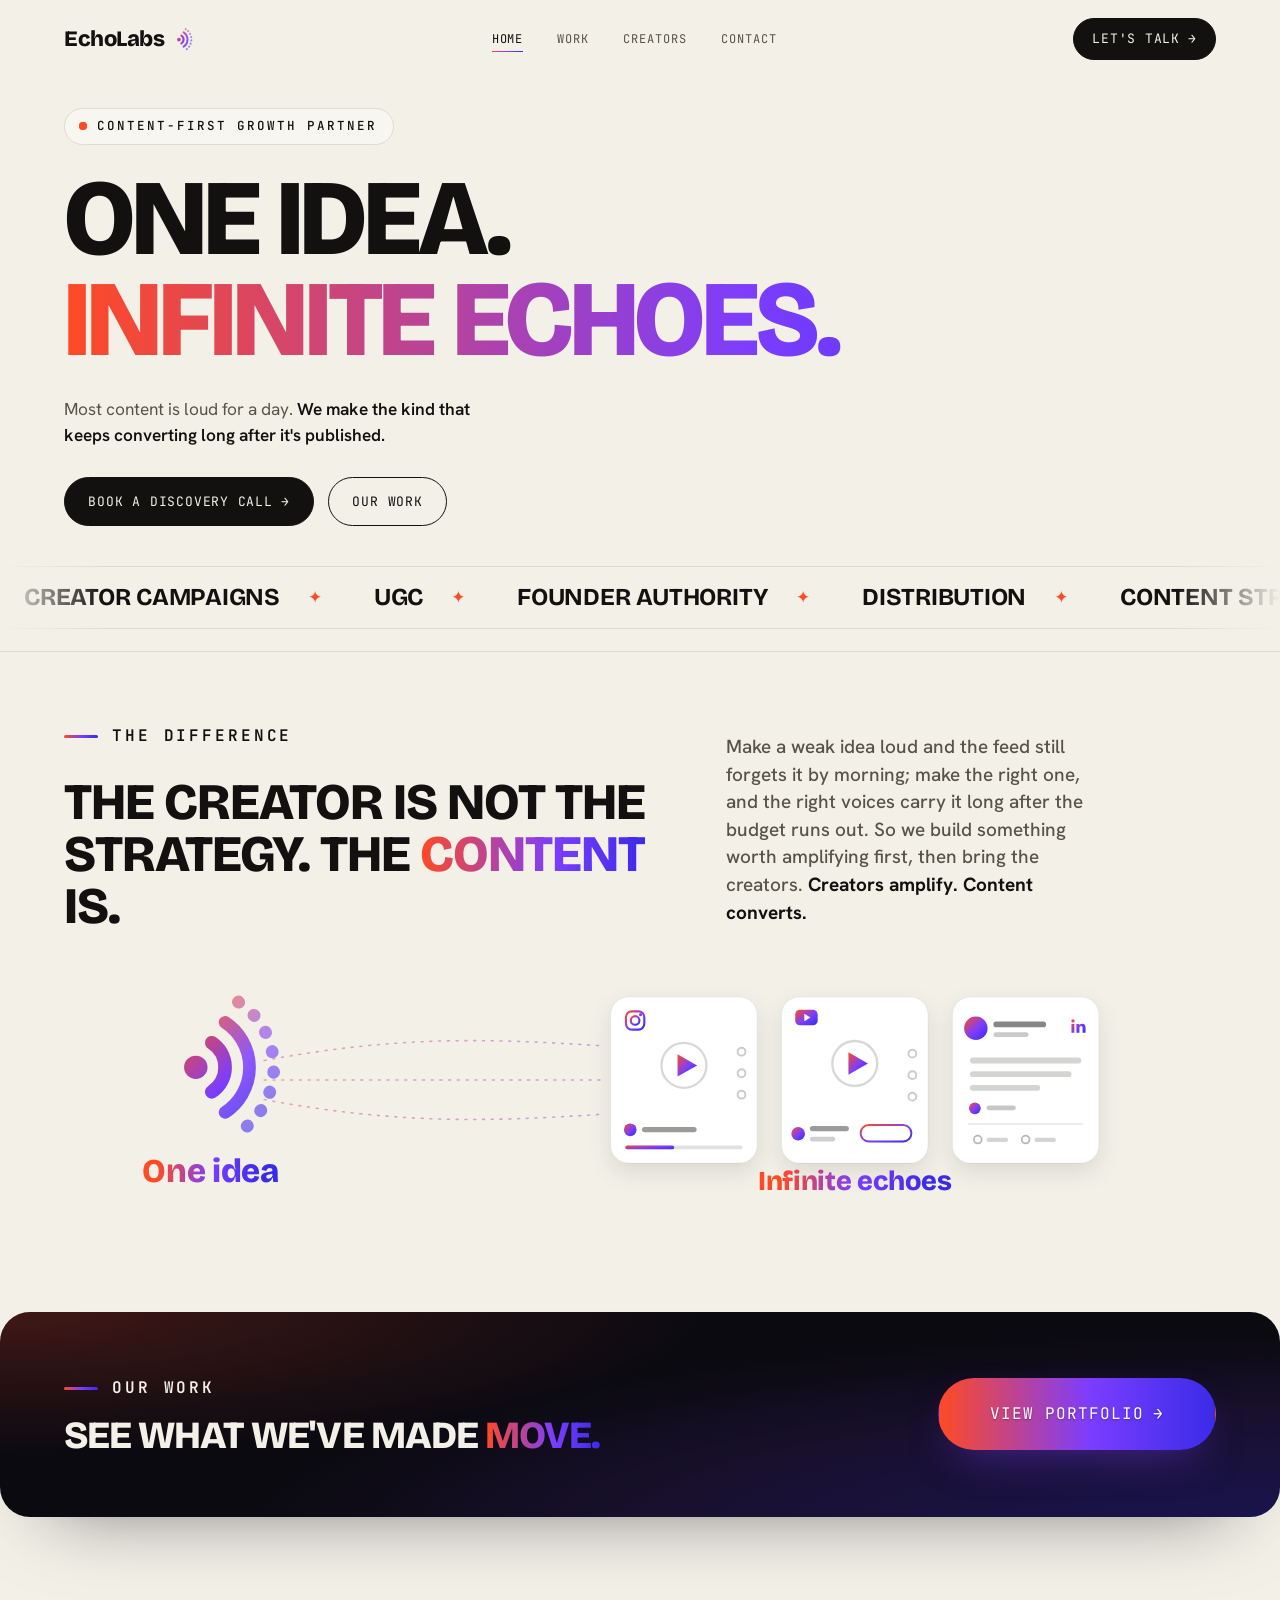
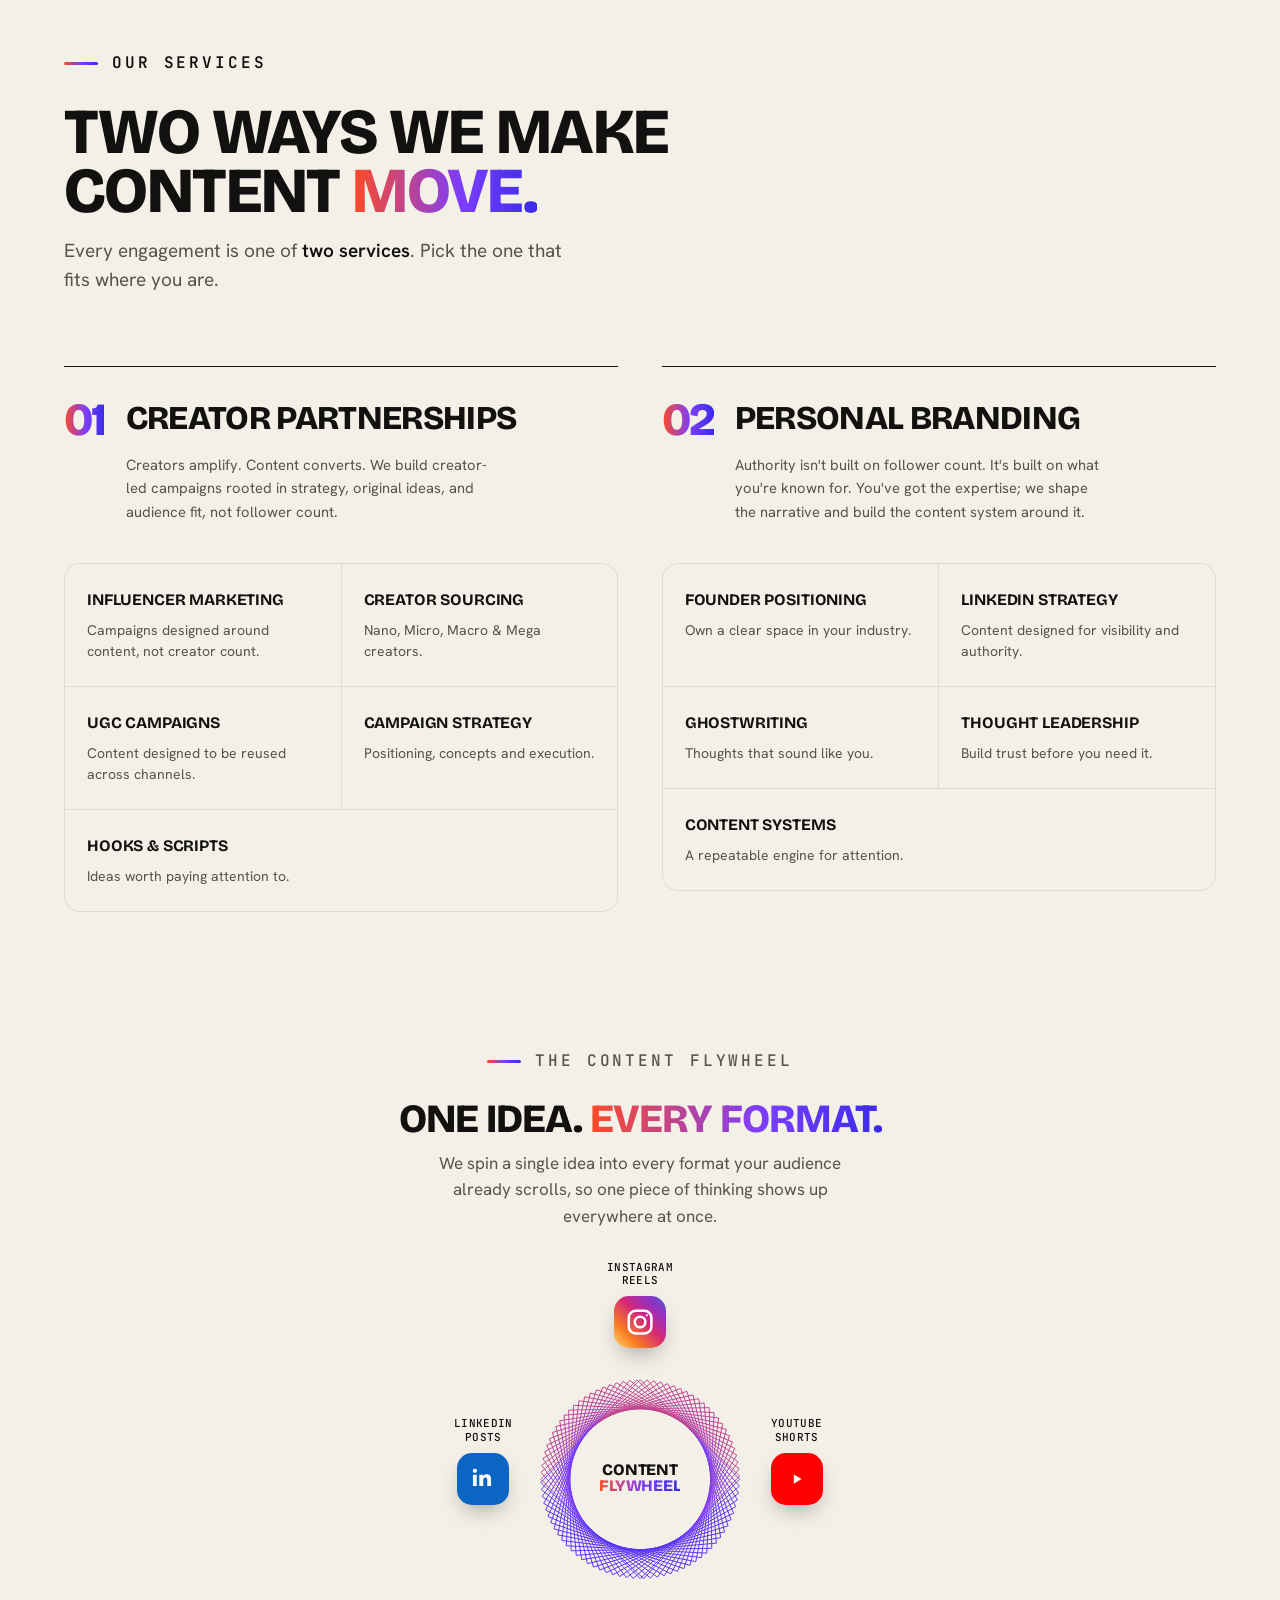
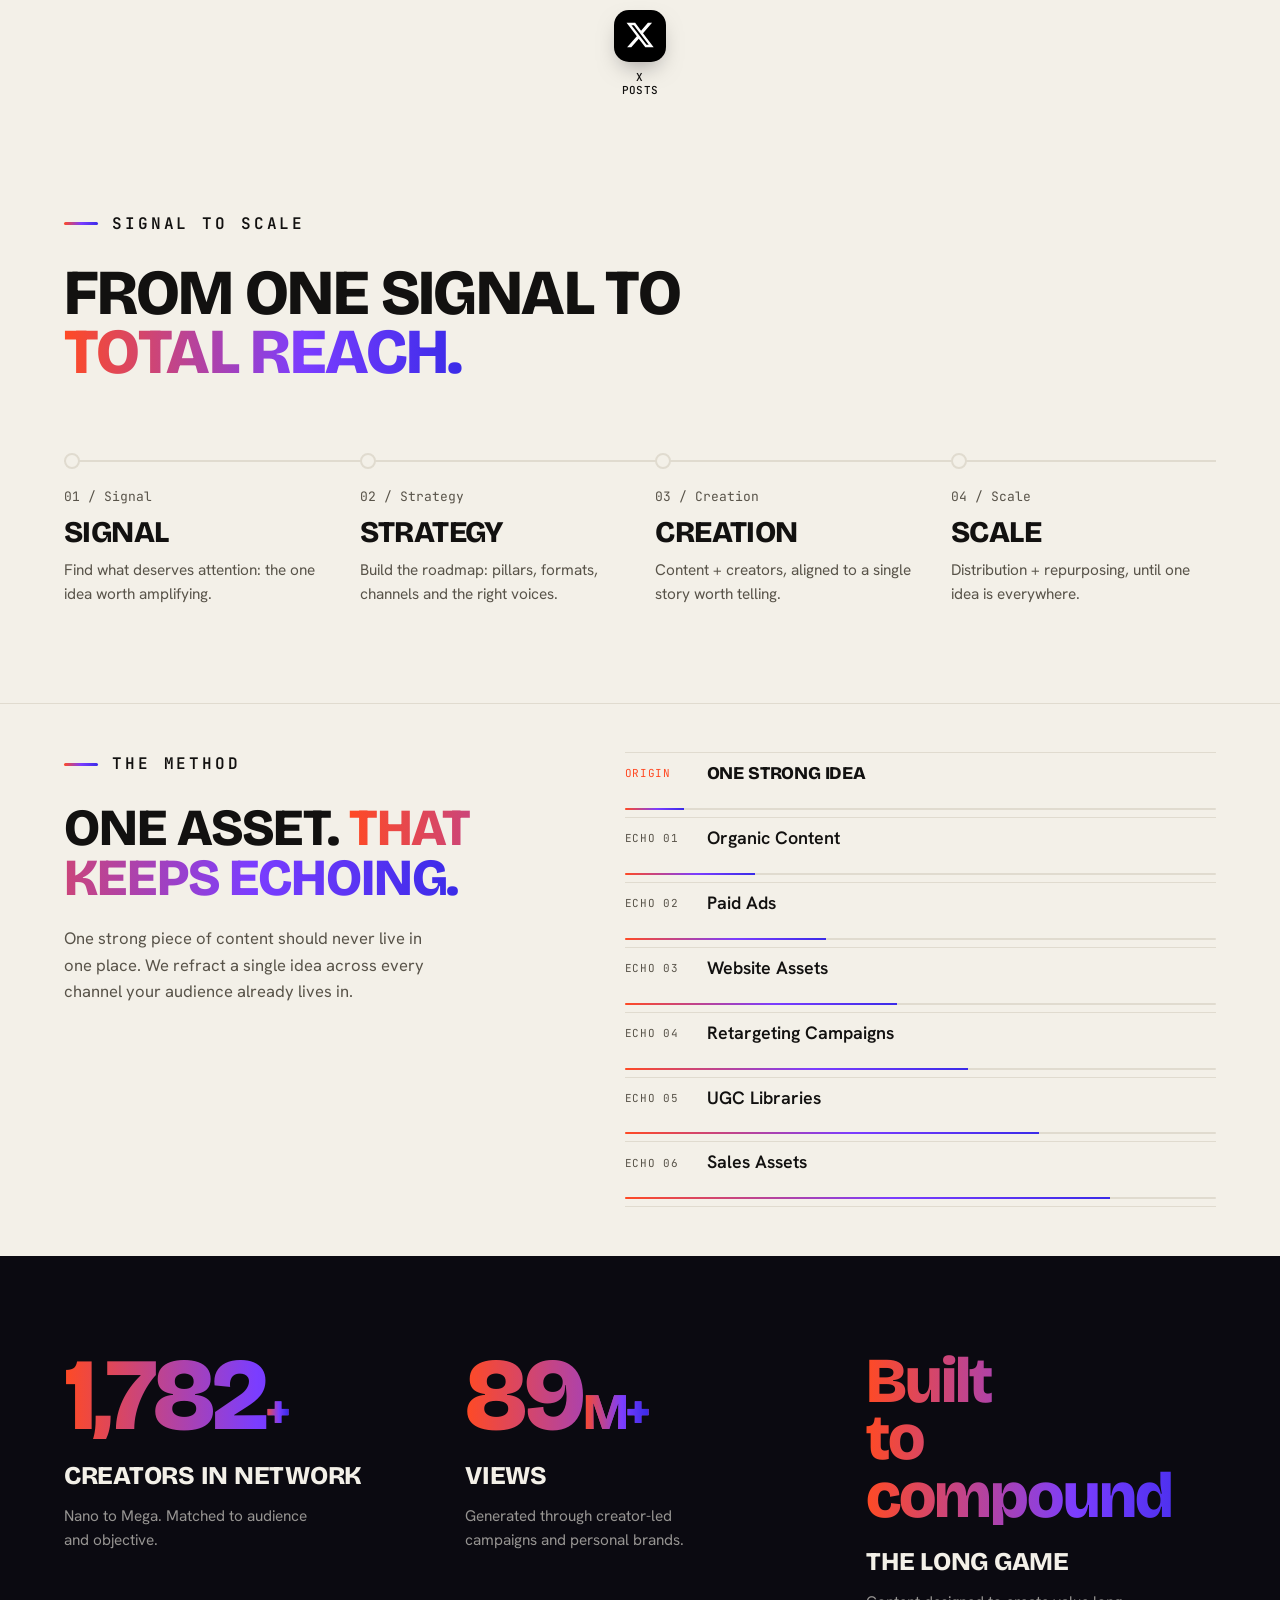
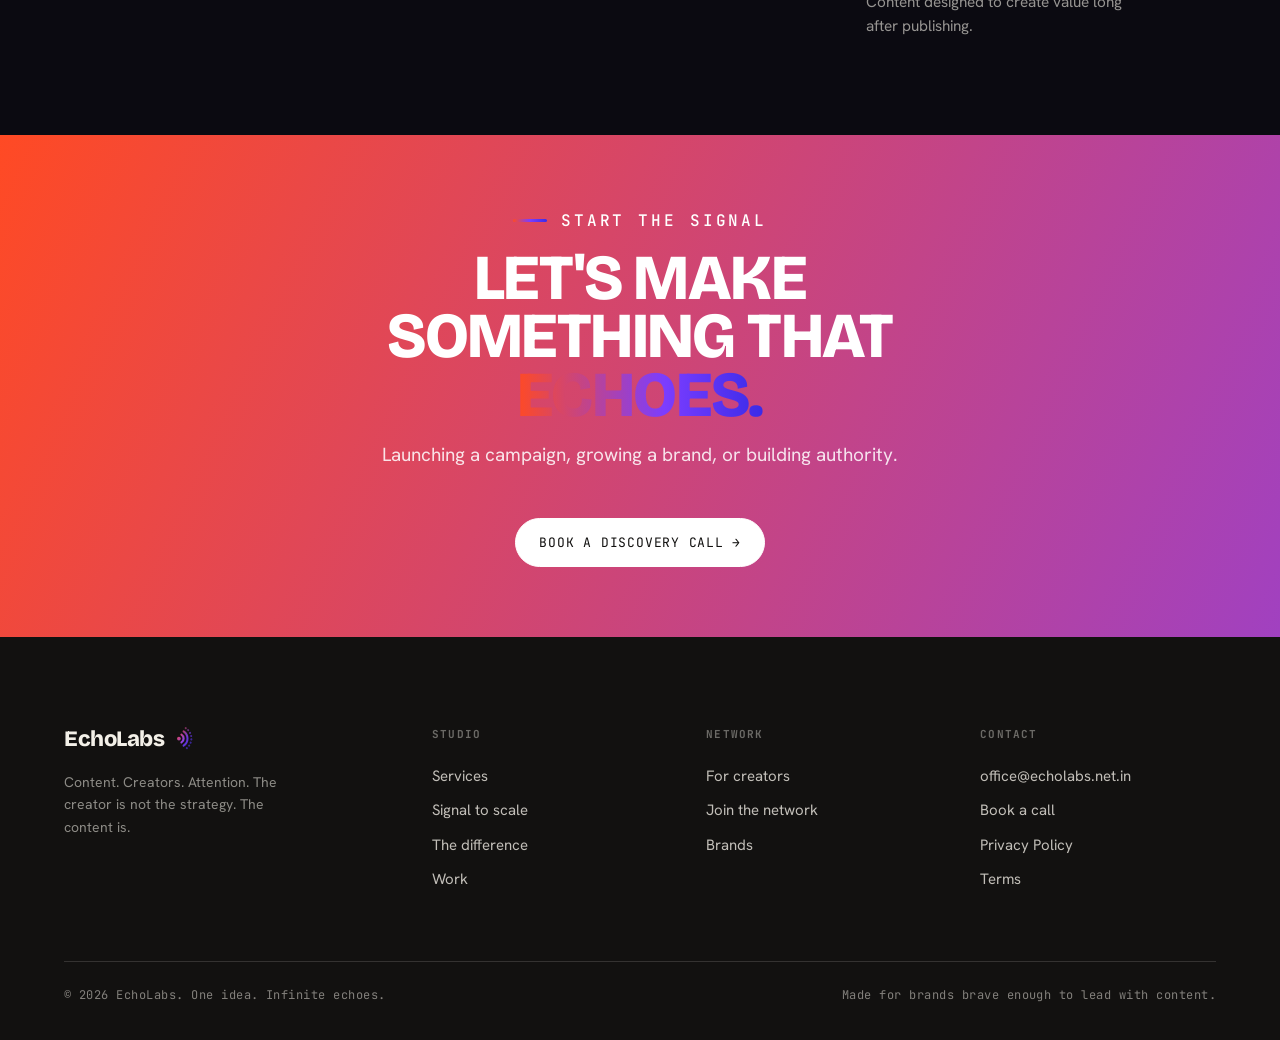
==== commit 860d32cb: "Redesign update" ====
--- a/index.html
+++ b/index.html
@@ -15,7 +15,7 @@
 <link rel="preconnect" href="https://fonts.googleapis.com" />
 <link rel="preconnect" href="https://fonts.gstatic.com" crossorigin />
 <link href="https://fonts.googleapis.com/css2?family=Bricolage+Grotesque:opsz,wght@12..96,700;12..96,800&family=Hanken+Grotesk:wght@400;500;600&family=JetBrains+Mono:wght@400;500&display=swap" rel="stylesheet" />
-<link rel="stylesheet" href="styles.css?v=20260629" />
+<link rel="stylesheet" href="styles.css?v=20260629-2" />
 </head>
 <body>
 <svg width="0" height="0" aria-hidden="true" style="position:absolute"><defs><linearGradient id="logoGrad" gradientUnits="userSpaceOnUse" x1="1" y1="8" x2="25" y2="24"><stop offset="0" stop-color="#FF4A24"/><stop offset="0.55" stop-color="#7B3DFF"/><stop offset="1" stop-color="#3A2BE8"/></linearGradient></defs></svg>
@@ -108,19 +108,31 @@
     </div>
   </div>
   <div class="wrap belief__viz reveal">
-    <svg viewBox="0 0 1180 250" class="diffviz" role="img" aria-label="The EchoLabs idea echoing out into a reel, a carousel and a post" preserveAspectRatio="xMidYMid meet">
+    <svg viewBox="0 0 1180 250" class="diffviz" role="img" aria-label="The EchoLabs idea echoing out into an Instagram Reel, a YouTube Short and a LinkedIn post" preserveAspectRatio="xMidYMid meet">
       <defs>
+        <!-- one brand gradient, used everywhere for uniformity -->
         <linearGradient id="dvg" x1="60" y1="0" x2="1100" y2="0" gradientUnits="userSpaceOnUse">
-          <stop offset="0" stop-color="#FF4A24"/><stop offset="0.5" stop-color="#7B3DFF"/><stop offset="1" stop-color="#3A2BE8"/>
+          <stop offset="0" stop-color="#FF4A24"/><stop offset="0.55" stop-color="#7B3DFF"/><stop offset="1" stop-color="#3A2BE8"/>
         </linearGradient>
-        <!-- exact EchoLabs logo gradient, scoped to the mark's own box (matches the brand mark) -->
+        <!-- exact EchoLabs logo gradient, scoped to the mark's own box -->
         <linearGradient id="dvgMark" x1="2" y1="6" x2="22" y2="26" gradientUnits="userSpaceOnUse">
+          <stop offset="0" stop-color="#FF4A24"/><stop offset="0.55" stop-color="#7B3DFF"/><stop offset="1" stop-color="#3A2BE8"/>
+        </linearGradient>
+        <!-- per-element gradient: every accent shows the full coral→violet→blue, so the palette stays uniform -->
+        <linearGradient id="dvgBox" x1="0" y1="0" x2="1" y2="1">
           <stop offset="0" stop-color="#FF4A24"/><stop offset="0.55" stop-color="#7B3DFF"/><stop offset="1" stop-color="#3A2BE8"/>
         </linearGradient>
         <linearGradient id="dvgText" x1="96" y1="0" x2="204" y2="0" gradientUnits="userSpaceOnUse">
           <stop offset="0" stop-color="#FF4A24"/><stop offset="0.5" stop-color="#7B3DFF"/><stop offset="1" stop-color="#3A2BE8"/>
         </linearGradient>
+        <linearGradient id="dvgText2" x1="734" y1="0" x2="886" y2="0" gradientUnits="userSpaceOnUse">
+          <stop offset="0" stop-color="#FF4A24"/><stop offset="0.5" stop-color="#7B3DFF"/><stop offset="1" stop-color="#3A2BE8"/>
+        </linearGradient>
+        <filter id="dvCard" x="-20%" y="-20%" width="140%" height="170%">
+          <feDropShadow dx="0" dy="9" stdDeviation="11" flood-color="#121110" flood-opacity="0.10"/>
+        </filter>
       </defs>
+
       <!-- ONE IDEA: the EchoLabs echo mark (exact logo gradient) as the source of every echo -->
       <g transform="translate(110 32) scale(5)">
         <circle cx="5" cy="16" r="2.4" fill="url(#dvgMark)"/>
@@ -129,39 +141,55 @@
         <path d="M13.72 2.6 A 16 16 0 0 1 13.72 29.4" fill="none" stroke="url(#dvgMark)" stroke-width="2.6" stroke-linecap="round" stroke-dasharray="0.1 4.1" opacity="0.6"/>
       </g>
       <text x="150" y="229" text-anchor="middle" class="dv-hero" fill="url(#dvgText)">One idea</text>
+
       <!-- flow lines: the echoes travelling out -->
-      <g fill="none" stroke="url(#dvg)" stroke-width="1.6" stroke-linecap="round" stroke-dasharray="2 7" opacity="0.5">
+      <g fill="none" stroke="url(#dvg)" stroke-width="1.6" stroke-linecap="round" stroke-dasharray="2 7" opacity="0.45">
         <path d="M205 105 C 340 80, 430 82, 552 90"/>
         <path d="M205 125 C 350 125, 430 125, 552 125"/>
         <path d="M205 145 C 340 170, 430 168, 552 160"/>
       </g>
-      <!-- REEL -->
-      <rect x="560" y="40" width="150" height="170" rx="18" fill="#fff" stroke="#121110" stroke-opacity="0.12"/>
-      <circle cx="635" cy="118" r="30" fill="none" stroke="url(#dvg)" stroke-width="3"/>
-      <path d="M627 103 L 627 133 L 652 118 Z" fill="url(#dvg)"/>
-      <rect x="582" y="176" width="78" height="6" rx="3" fill="#121110" opacity="0.14"/>
-      <rect x="582" y="176" width="44" height="6" rx="3" fill="url(#dvg)"/>
-      <!-- CAROUSEL -->
-      <rect x="735" y="40" width="150" height="170" rx="18" fill="#fff" stroke="#121110" stroke-opacity="0.12"/>
-      <rect x="772" y="70" width="86" height="92" rx="10" fill="none" stroke="#121110" stroke-opacity="0.22"/>
-      <rect x="758" y="80" width="86" height="92" rx="10" fill="#fff" stroke="url(#dvg)" stroke-width="2"/>
-      <path d="M768 150 L 786 128 L 800 142 L 818 118 L 834 150 Z" fill="url(#dvg)" opacity="0.85"/>
-      <circle cx="775" cy="100" r="6" fill="url(#dvg)"/>
-      <circle cx="795" cy="190" r="4" fill="url(#dvg)"/>
-      <circle cx="811" cy="190" r="4" fill="#121110" opacity="0.2"/>
-      <circle cx="827" cy="190" r="4" fill="#121110" opacity="0.2"/>
-      <!-- POST -->
-      <rect x="910" y="40" width="150" height="170" rx="18" fill="#fff" stroke="#121110" stroke-opacity="0.12"/>
-      <circle cx="945" cy="78" r="13" fill="url(#dvg)" opacity="0.22"/>
-      <circle cx="945" cy="78" r="13" fill="none" stroke="url(#dvg)" stroke-width="2"/>
-      <rect x="967" y="71" width="58" height="7" rx="3.5" fill="#121110" opacity="0.55"/>
-      <rect x="967" y="84" width="38" height="6" rx="3" fill="#121110" opacity="0.25"/>
-      <rect x="932" y="110" width="106" height="7" rx="3.5" fill="#121110" opacity="0.2"/>
-      <rect x="932" y="126" width="92" height="7" rx="3.5" fill="#121110" opacity="0.2"/>
-      <rect x="932" y="142" width="64" height="7" rx="3.5" fill="#121110" opacity="0.2"/>
-      <path d="M939 184 c -6 -6 2 -15 7 -9 c 5 -6 13 3 7 9 l -7 7 z" fill="url(#dvg)"/>
-      <circle cx="972" cy="183" r="6.5" fill="none" stroke="#121110" stroke-opacity="0.3" stroke-width="2"/>
-      <text x="810" y="234" text-anchor="middle" class="dv-tag">INFINITE ECHOES</text>
+
+      <!-- INSTAGRAM REEL -->
+      <rect x="560" y="40" width="150" height="170" rx="18" fill="#fff" stroke="#121110" stroke-opacity="0.06" filter="url(#dvCard)"/>
+      <g transform="translate(575 54)" fill="none" stroke="url(#dvgBox)" stroke-width="2.2" stroke-linecap="round">
+        <rect x="0.6" y="0.6" width="18.8" height="18.8" rx="6"/>
+        <circle cx="10" cy="10" r="4.4"/>
+      </g>
+      <circle cx="590.5" cy="58" r="1.6" fill="url(#dvgBox)"/>
+      <circle cx="635" cy="110" r="23" fill="none" stroke="#121110" stroke-opacity="0.16" stroke-width="2.4"/>
+      <path d="M628.5 98.5 L628.5 121.5 L648.5 110 Z" fill="url(#dvgBox)"/>
+      <g fill="none" stroke="#121110" stroke-opacity="0.22" stroke-width="2"><circle cx="694" cy="96" r="4"/><circle cx="694" cy="118" r="4"/><circle cx="694" cy="140" r="4"/></g>
+      <circle cx="580" cy="176" r="6.5" fill="url(#dvgBox)"/>
+      <rect x="592" y="173" width="56" height="5.5" rx="2.75" fill="#121110" opacity="0.42"/>
+      <rect x="575" y="192" width="120" height="4" rx="2" fill="#121110" opacity="0.12"/>
+      <rect x="575" y="192" width="50" height="4" rx="2" fill="url(#dvgBox)"/>
+
+      <!-- YOUTUBE SHORTS -->
+      <rect x="735" y="40" width="150" height="170" rx="18" fill="#fff" stroke="#121110" stroke-opacity="0.06" filter="url(#dvCard)"/>
+      <g transform="translate(749 53)"><rect x="0" y="0" width="23" height="16" rx="5" fill="url(#dvgBox)"/><path d="M9.3 4.2 L15.6 8 L9.3 11.8 Z" fill="#fff"/></g>
+      <circle cx="810" cy="108" r="23" fill="none" stroke="#121110" stroke-opacity="0.16" stroke-width="2.4"/>
+      <path d="M803.5 96.5 L803.5 119.5 L823.5 108 Z" fill="url(#dvgBox)"/>
+      <g fill="none" stroke="#121110" stroke-opacity="0.22" stroke-width="2"><circle cx="869" cy="98" r="4"/><circle cx="869" cy="120" r="4"/><circle cx="869" cy="142" r="4"/></g>
+      <circle cx="752" cy="180" r="7" fill="url(#dvgBox)"/>
+      <rect x="764" y="172" width="40" height="5.5" rx="2.75" fill="#121110" opacity="0.42"/>
+      <rect x="764" y="183" width="26" height="5" rx="2.5" fill="#121110" opacity="0.2"/>
+      <rect x="816" y="171" width="52" height="17" rx="8.5" fill="none" stroke="url(#dvgBox)" stroke-width="2"/>
+
+      <!-- LINKEDIN POST -->
+      <rect x="910" y="40" width="150" height="170" rx="18" fill="#fff" stroke="#121110" stroke-opacity="0.06" filter="url(#dvCard)"/>
+      <circle cx="934" cy="72" r="12" fill="url(#dvgBox)"/>
+      <rect x="952" y="65" width="54" height="6" rx="3" fill="#121110" opacity="0.5"/>
+      <rect x="952" y="76" width="36" height="5" rx="2.5" fill="#121110" opacity="0.22"/>
+      <g transform="translate(1028 59)" fill="url(#dvgBox)"><path d="M6.94 8.5v9h-3v-9h3Zm.25-3.06a1.69 1.69 0 1 1-3.38 0 1.69 1.69 0 0 1 3.38 0ZM9 8.5h2.88v1.23h.04c.4-.72 1.38-1.48 2.84-1.48 3.04 0 3.6 1.86 3.6 4.28V17.5h-3v-4.4c0-1.05-.02-2.4-1.5-2.4-1.5 0-1.73 1.14-1.73 2.32V17.5H9v-9Z"/></g>
+      <rect x="928" y="102" width="114" height="6" rx="3" fill="#121110" opacity="0.18"/>
+      <rect x="928" y="116" width="104" height="6" rx="3" fill="#121110" opacity="0.18"/>
+      <rect x="928" y="130" width="72" height="6" rx="3" fill="#121110" opacity="0.18"/>
+      <circle cx="933" cy="154" r="6" fill="url(#dvgBox)"/>
+      <rect x="945" y="151" width="30" height="5" rx="2.5" fill="#121110" opacity="0.24"/>
+      <line x1="926" y1="170" x2="1044" y2="170" stroke="#121110" stroke-opacity="0.1" stroke-width="1.4"/>
+      <g><circle cx="936" cy="186" r="4" fill="none" stroke="#121110" stroke-opacity="0.3" stroke-width="1.8"/><rect x="945" y="184" width="22" height="4.5" rx="2.25" fill="#121110" opacity="0.18"/><circle cx="985" cy="186" r="4" fill="none" stroke="#121110" stroke-opacity="0.3" stroke-width="1.8"/><rect x="994" y="184" width="22" height="4.5" rx="2.25" fill="#121110" opacity="0.18"/></g>
+
+      <text x="810" y="238" text-anchor="middle" class="dv-hero2" fill="url(#dvgText2)">Infinite echoes</text>
     </svg>
   </div>
 </section>
@@ -378,6 +406,6 @@
 </footer>
 
 <script src="config.js"></script>
-<script src="app.js?v=20260629"></script>
+<script src="app.js?v=20260629-2"></script>
 </body>
 </html>
--- a/styles.css
+++ b/styles.css
@@ -673,8 +673,31 @@
 .bigstat__text{ margin-top:10px; color:rgba(243,240,232,.6); font-size:clamp(14px,1.2vw,16px); line-height:1.55; max-width:30ch; }
 @media (max-width:760px){ .bigstats{ grid-template-columns:1fr; gap:42px; } }
 
-/* ---------- WORK CTA ---------- */
-.workcta__inner{ display:flex; align-items:center; justify-content:space-between; gap:28px; flex-wrap:wrap; }
+/* ---------- WORK CTA — highlighted dark band to break up the long light scroll ---------- */
+.workcta{ padding-block:clamp(16px,3vw,38px); }
+.workcta__inner{
+  position:relative; overflow:hidden;
+  display:flex; align-items:center; justify-content:space-between; gap:clamp(24px,4vw,48px); flex-wrap:wrap;
+  background:var(--night); color:var(--paper);
+  border-radius:clamp(20px,2.4vw,30px);
+  padding:clamp(34px,5vw,68px);
+  box-shadow:0 40px 80px -52px rgba(11,10,17,.6);
+}
+/* soft brand glow in the corners so it reads as a designed panel, not a flat black box */
+.workcta__inner::before{
+  content:""; position:absolute; inset:0; z-index:0; pointer-events:none;
+  background:
+    radial-gradient(120% 150% at 0% 0%, rgba(255,74,36,.22), transparent 46%),
+    radial-gradient(130% 160% at 100% 110%, rgba(58,43,232,.30), rgba(123,61,255,.12) 38%, transparent 62%);
+}
+.workcta__inner > *{ position:relative; z-index:1; }
+.workcta .section__title{ color:var(--paper); }
+.workcta .section__eyebrow{ color:rgba(243,240,232,.6); margin-bottom:clamp(14px,1.6vw,18px); }
+.workcta .section__eyebrow b{ color:var(--paper); }
+/* gradient CTA that pops on the dark panel; inverts to white on hover */
+.workcta .btn--primary{ background:var(--grad); border-color:transparent; color:#fff; }
+.workcta .btn--primary::before{ background:#fff; }
+.workcta .btn--primary:hover{ color:var(--ink); }
 
 /* ---------- REDUCED MOTION ---------- */
 @media (prefers-reduced-motion: reduce){
@@ -786,6 +809,7 @@
 .belief__viz .diffviz{ width:100%; height:auto; display:block; }
 .belief__viz .dv-tag{ font-family:var(--font-mono); font-size:14px; letter-spacing:2.5px; fill:var(--muted); }
 .belief__viz .dv-hero{ font-family:var(--font-display); font-weight:800; font-size:34px; letter-spacing:-.01em; }
+.belief__viz .dv-hero2{ font-family:var(--font-display); font-weight:800; font-size:28px; letter-spacing:-.01em; }
 @media (max-width:640px){
   .belief__viz{ margin-top:clamp(28px,7vw,40px); overflow-x:auto; -webkit-overflow-scrolling:touch; scrollbar-width:none; }
   .belief__viz::-webkit-scrollbar{ display:none; }
